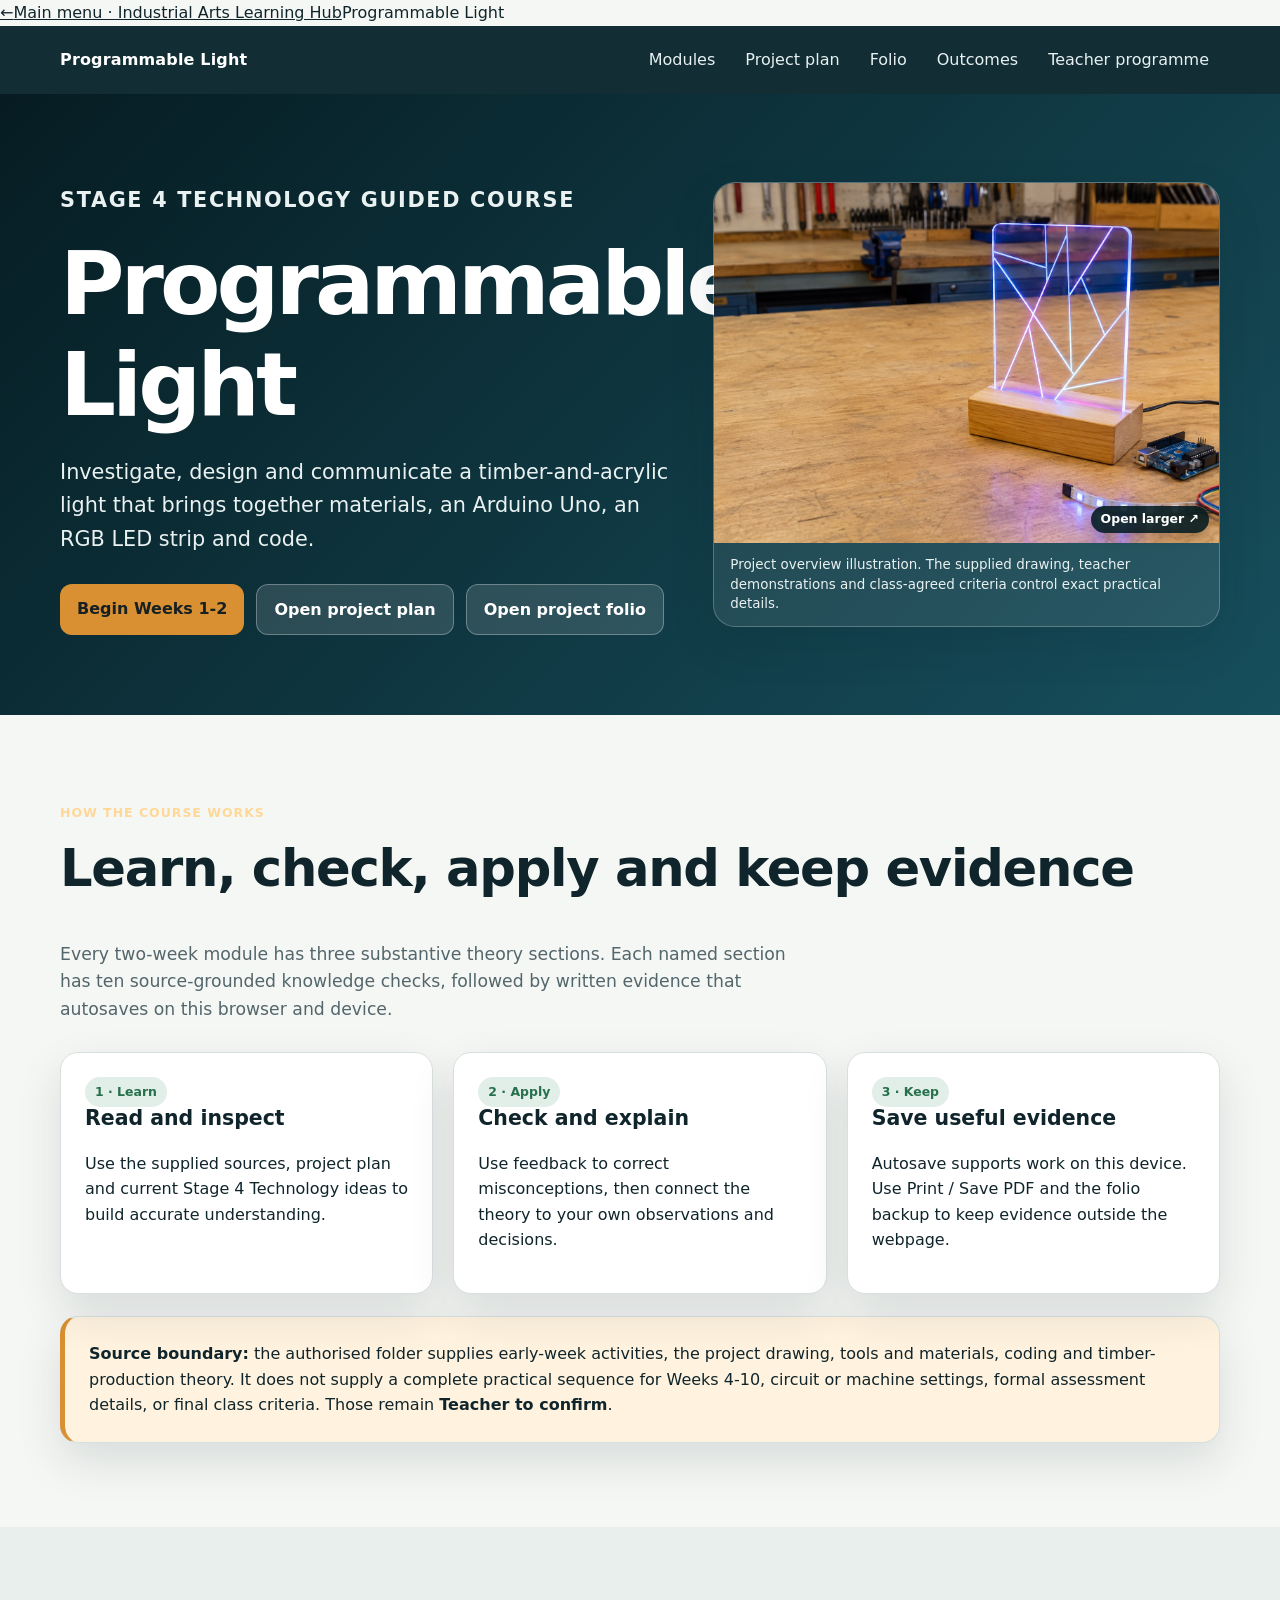
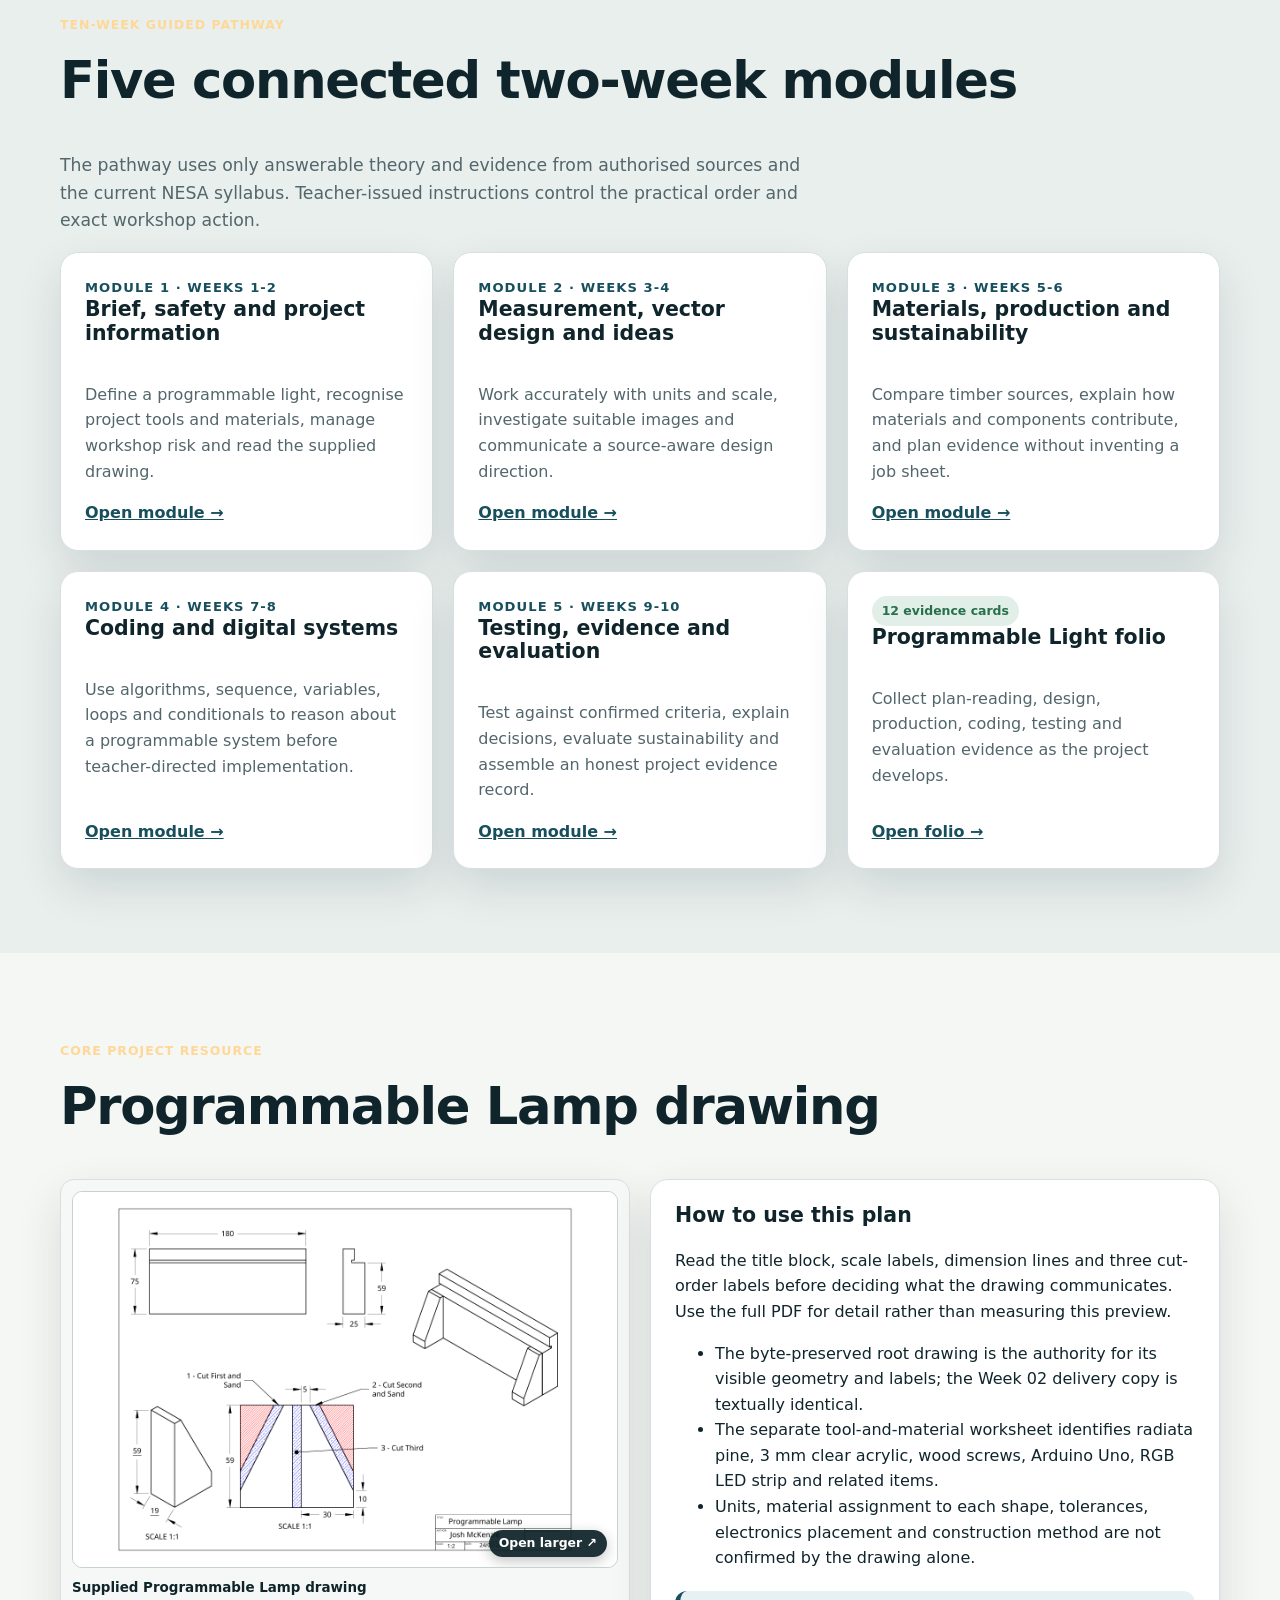
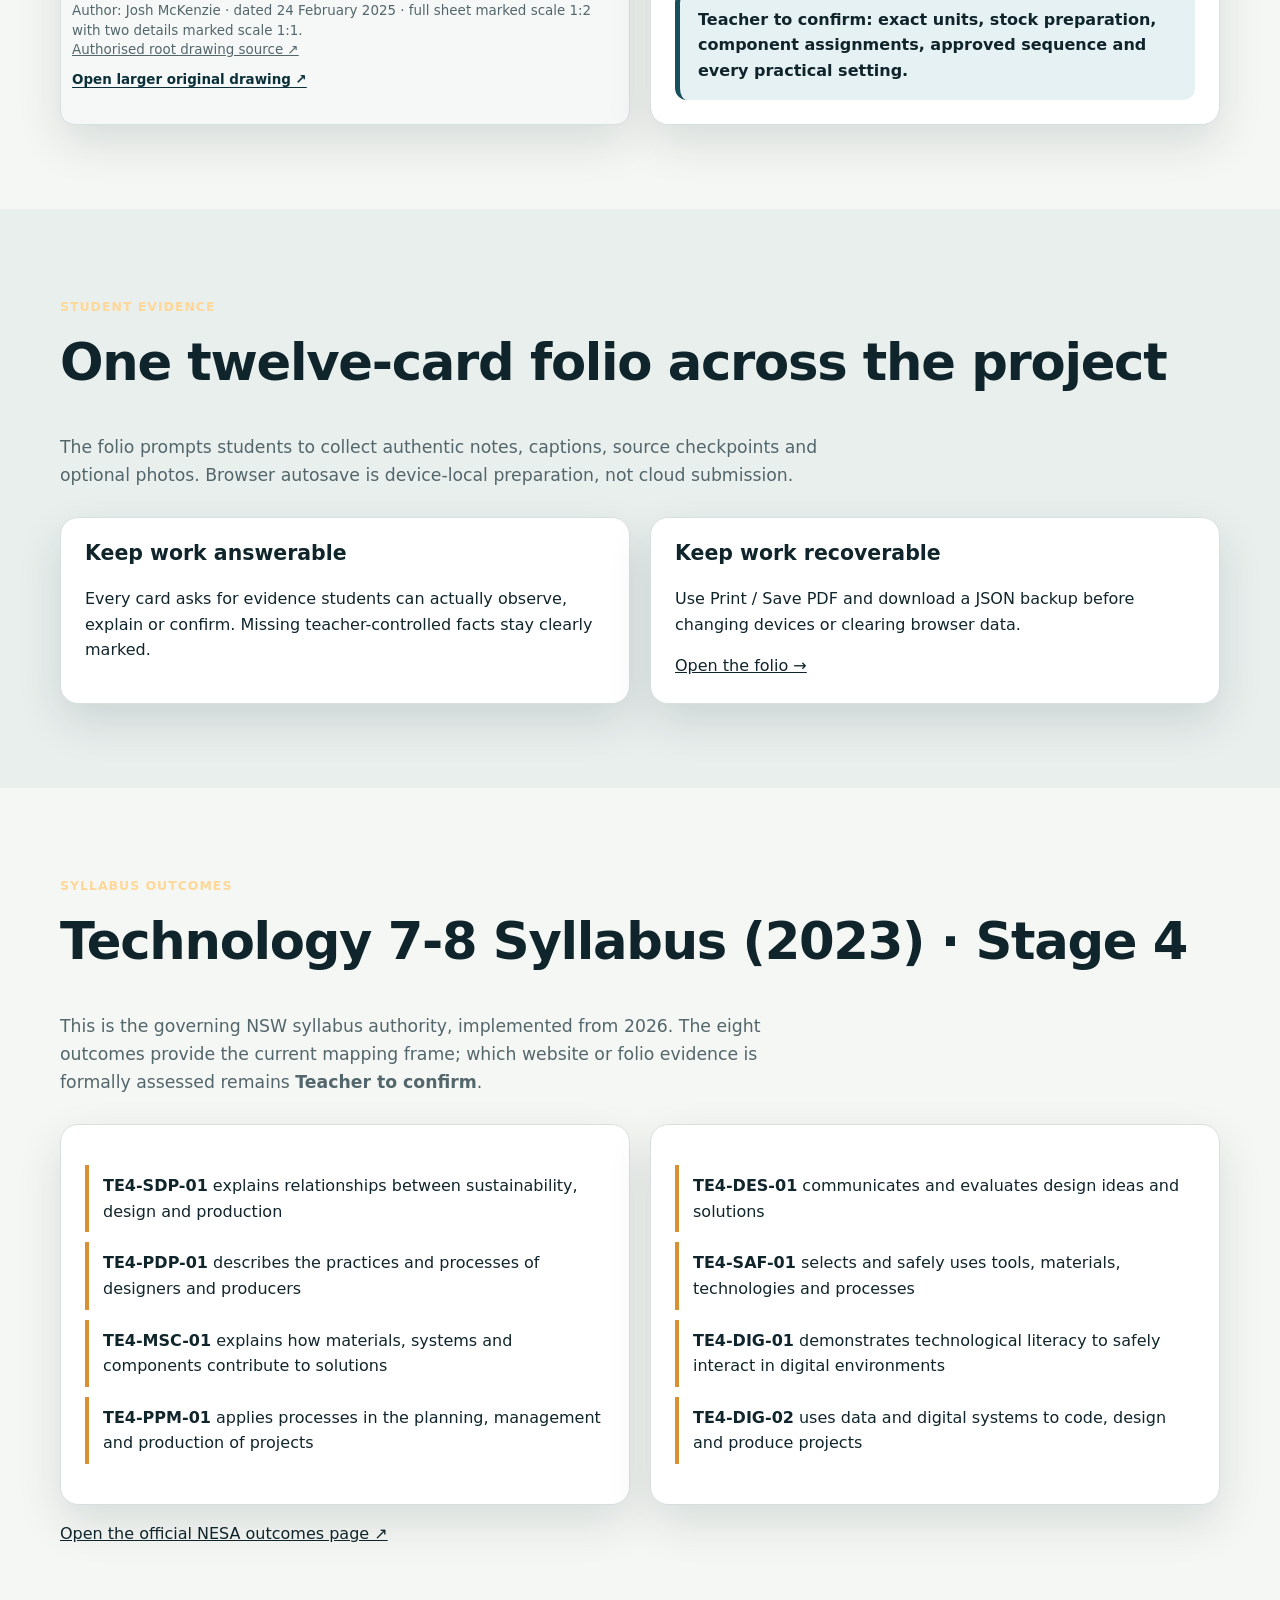
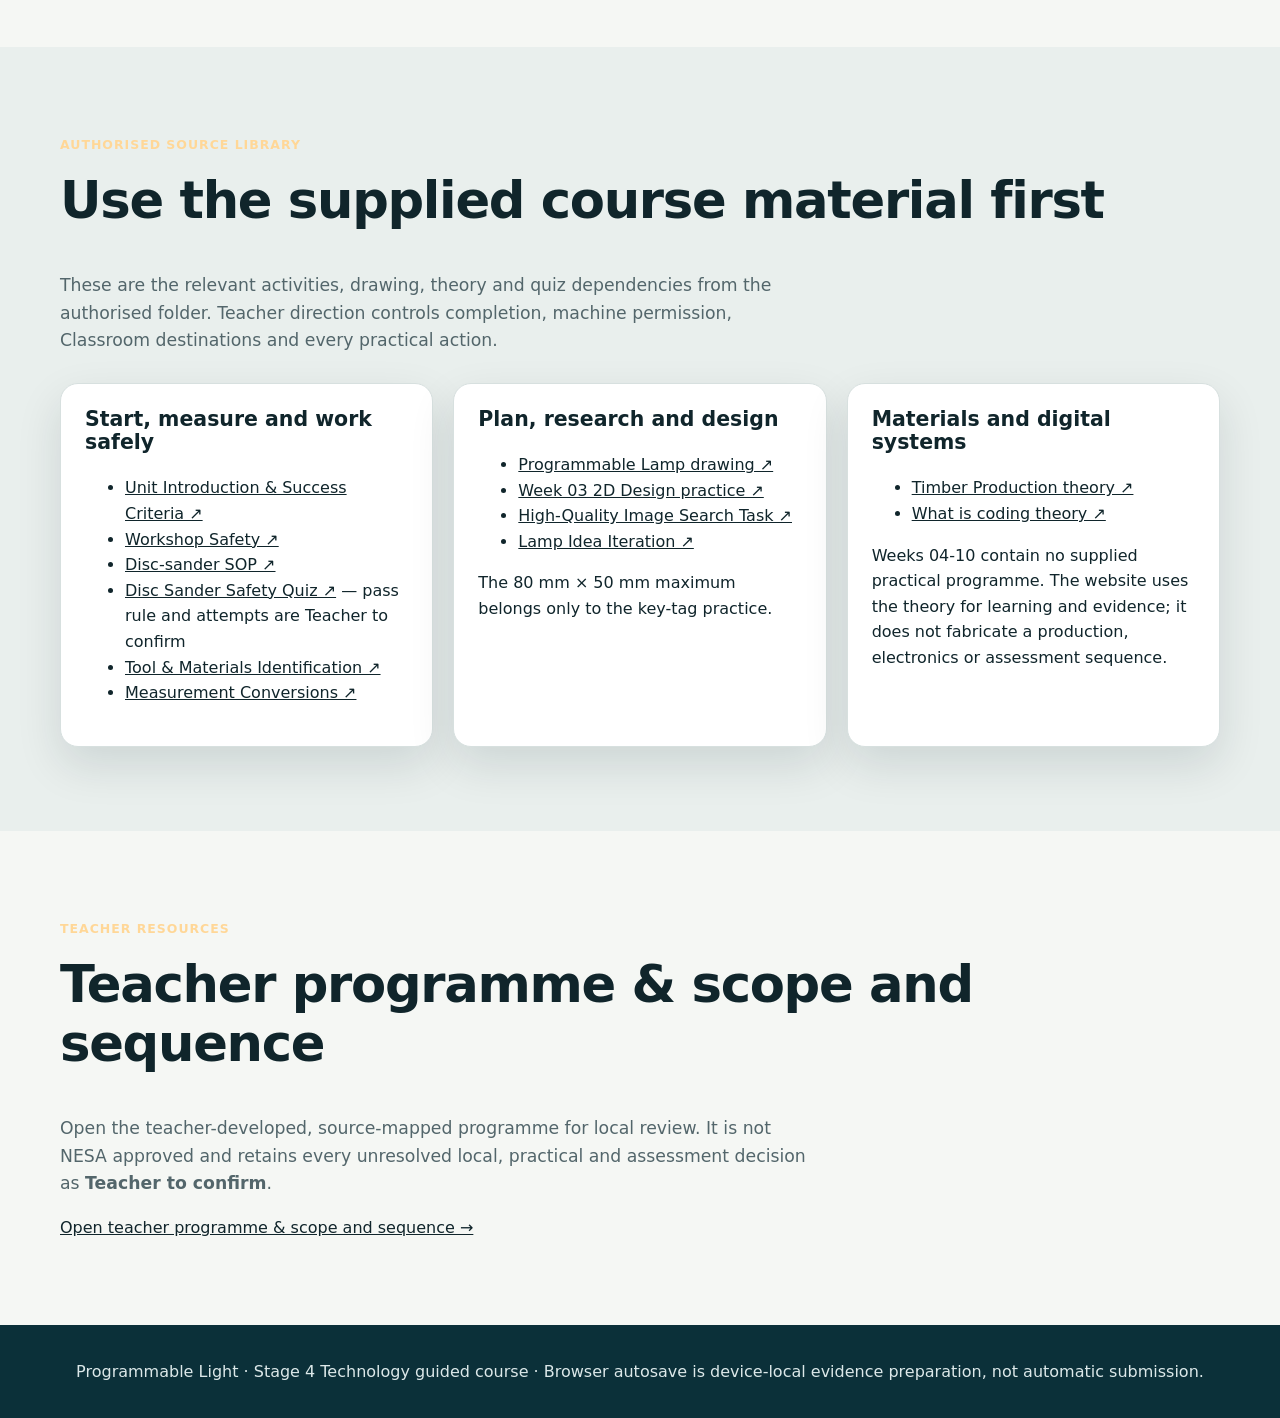
==== index.html @ 16cd2021 "Replace teacher-talk checks and add teacher programme" ====
<!doctype html>
<html lang="en-AU">
<head>
  <meta charset="utf-8">
  <meta name="viewport" content="width=device-width, initial-scale=1">
  <meta name="description" content="Stage 4 Technology guided learning for the Programmable Light project, with source-grounded theory, evidence and project-plan reading.">
  <title>Programmable Light | Stage 4 Technology</title>
  <link rel="stylesheet" href="guided/course.css?v=20260805c">
  <link rel="stylesheet" href="shared/sister-site.css" data-sister-site-styles>
  <script src="shared/hub-navigation.js" defer></script>
</head>
<body>
  <a class="skip-link" href="#main-content">Skip to course content</a>
  <header class="site-header"><div class="nav-wrap"><a class="brand" href="index.html">Programmable Light</a><nav class="nav-links" aria-label="Course navigation"><a href="#pathway">Modules</a><a href="#project-plan">Project plan</a><a href="folio.html">Folio</a><a href="#outcomes">Outcomes</a><a href="teacher-resources.html">Teacher programme</a></nav></div></header>

  <section class="hero sister-hero"><div class="hero-inner"><div class="hero-copy"><p class="eyebrow">Stage 4 Technology guided course</p><h1>Programmable Light</h1><p>Investigate, design and communicate a timber-and-acrylic light that brings together materials, an Arduino Uno, an RGB LED strip and code.</p><div class="hero-actions"><a class="btn" href="module.html?module=1">Begin Weeks 1-2</a><a class="btn secondary" href="assets/plans/programmable-lamp-drawing.pdf" target="_blank" rel="noopener">Open project plan</a><a class="btn secondary" href="folio.html">Open project folio</a></div></div><figure class="hero-showcase"><a class="zoomable-infographic" href="assets/programmable-light-hero.png" target="_blank" rel="noopener" aria-label="Open the Programmable Light course illustration at full size"><img src="assets/programmable-light-hero.png" alt="Illustration of a timber and clear-acrylic programmable light with colour illumination, an Arduino Uno and design evidence"><span class="infographic-open-label">Open larger <span aria-hidden="true">↗</span></span></a><figcaption>Project overview illustration. The supplied drawing, teacher demonstrations and class-agreed criteria control exact practical details.</figcaption></figure></div></section>

  <main id="main-content">
    <section class="section"><p class="eyebrow">How the course works</p><h2>Learn, check, apply and keep evidence</h2><p class="section-intro">Every two-week module has three substantive theory sections. Each named section has ten source-grounded knowledge checks, followed by written evidence that autosaves on this browser and device.</p><div class="grid three" style="margin-top:28px"><article class="card"><span class="status-pill">1 · Learn</span><h3>Read and inspect</h3><p>Use the supplied sources, project plan and current Stage 4 Technology ideas to build accurate understanding.</p></article><article class="card"><span class="status-pill">2 · Apply</span><h3>Check and explain</h3><p>Use feedback to correct misconceptions, then connect the theory to your own observations and decisions.</p></article><article class="card"><span class="status-pill">3 · Keep</span><h3>Save useful evidence</h3><p>Autosave supports work on this device. Use Print / Save PDF and the folio backup to keep evidence outside the webpage.</p></article></div><div class="card pending" style="margin-top:22px"><strong>Source boundary:</strong> the authorised folder supplies early-week activities, the project drawing, tools and materials, coding and timber-production theory. It does not supply a complete practical sequence for Weeks 4-10, circuit or machine settings, formal assessment details, or final class criteria. Those remain <strong>Teacher to confirm</strong>.</div></section>

    <section class="section tint" id="pathway"><div class="section-inner"><p class="eyebrow">Ten-week guided pathway</p><h2>Five connected two-week modules</h2><p class="section-intro">The pathway uses only answerable theory and evidence from authorised sources and the current NESA syllabus. Teacher-issued instructions control the practical order and exact workshop action.</p><div class="grid three module-map">
      <article class="card module-card"><span class="stage">Module 1 · Weeks 1-2</span><h3>Brief, safety and project information</h3><p>Define a programmable light, recognise project tools and materials, manage workshop risk and read the supplied drawing.</p><a class="module-link" href="module.html?module=1">Open module →</a></article>
      <article class="card module-card"><span class="stage">Module 2 · Weeks 3-4</span><h3>Measurement, vector design and ideas</h3><p>Work accurately with units and scale, investigate suitable images and communicate a source-aware design direction.</p><a class="module-link" href="module.html?module=2">Open module →</a></article>
      <article class="card module-card"><span class="stage">Module 3 · Weeks 5-6</span><h3>Materials, production and sustainability</h3><p>Compare timber sources, explain how materials and components contribute, and plan evidence without inventing a job sheet.</p><a class="module-link" href="module.html?module=3">Open module →</a></article>
      <article class="card module-card"><span class="stage">Module 4 · Weeks 7-8</span><h3>Coding and digital systems</h3><p>Use algorithms, sequence, variables, loops and conditionals to reason about a programmable system before teacher-directed implementation.</p><a class="module-link" href="module.html?module=4">Open module →</a></article>
      <article class="card module-card"><span class="stage">Module 5 · Weeks 9-10</span><h3>Testing, evidence and evaluation</h3><p>Test against confirmed criteria, explain decisions, evaluate sustainability and assemble an honest project evidence record.</p><a class="module-link" href="module.html?module=5">Open module →</a></article>
      <article class="card module-card"><span class="status-pill">12 evidence cards</span><h3>Programmable Light folio</h3><p>Collect plan-reading, design, production, coding, testing and evaluation evidence as the project develops.</p><a class="module-link" href="folio.html">Open folio →</a></article>
    </div></div></section>

    <section class="section" id="project-plan"><p class="eyebrow">Core project resource</p><h2>Programmable Lamp drawing</h2><div class="grid two" style="margin-top:28px"><figure class="card plan-sheet-card"><a class="plan-preview-link zoomable-infographic" href="assets/plans/programmable-lamp-drawing.pdf" target="_blank" rel="noopener" aria-label="Open the full-resolution Programmable Lamp drawing PDF in a new tab"><img src="assets/plans/programmable-lamp-drawing.png" alt="Preview of the supplied one-page Programmable Lamp technical drawing"><span class="infographic-open-label">Open larger <span aria-hidden="true">↗</span></span></a><figcaption><strong>Supplied Programmable Lamp drawing</strong><span>Author: Josh McKenzie · dated 24 February 2025 · full sheet marked scale 1:2 with two details marked scale 1:1.</span><span><a href="https://drive.google.com/file/d/1I5PiH8vw7PerhH0PgMeWYkltm6z1rVNZ/view" target="_blank" rel="noopener">Authorised root drawing source ↗</a></span><span class="plan-actions"><a class="plan-open-link" href="assets/plans/programmable-lamp-drawing.pdf" target="_blank" rel="noopener">Open larger original drawing ↗</a></span></figcaption></figure><article class="card"><h3>How to use this plan</h3><p>Read the title block, scale labels, dimension lines and three cut-order labels before deciding what the drawing communicates. Use the full PDF for detail rather than measuring this preview.</p><ul><li>The byte-preserved root drawing is the authority for its visible geometry and labels; the Week 02 delivery copy is textually identical.</li><li>The separate tool-and-material worksheet identifies radiata pine, 3 mm clear acrylic, wood screws, Arduino Uno, RGB LED strip and related items.</li><li>Units, material assignment to each shape, tolerances, electronics placement and construction method are not confirmed by the drawing alone.</li></ul><div class="callout"><strong>Teacher to confirm:</strong> exact units, stock preparation, component assignments, approved sequence and every practical setting.</div></article></div></section>

    <section class="section tint"><div class="section-inner"><p class="eyebrow">Student evidence</p><h2>One twelve-card folio across the project</h2><p class="section-intro">The folio prompts students to collect authentic notes, captions, source checkpoints and optional photos. Browser autosave is device-local preparation, not cloud submission.</p><div class="grid two" style="margin-top:28px"><article class="card"><h3>Keep work answerable</h3><p>Every card asks for evidence students can actually observe, explain or confirm. Missing teacher-controlled facts stay clearly marked.</p></article><article class="card"><h3>Keep work recoverable</h3><p>Use Print / Save PDF and download a JSON backup before changing devices or clearing browser data.</p><a class="module-link" href="folio.html">Open the folio →</a></article></div></div></section>

    <section class="section" id="outcomes"><p class="eyebrow">Syllabus outcomes</p><h2>Technology 7-8 Syllabus (2023) · Stage 4</h2><p class="section-intro">This is the governing NSW syllabus authority, implemented from 2026. The eight outcomes provide the current mapping frame; which website or folio evidence is formally assessed remains <strong>Teacher to confirm</strong>.</p><div class="grid two" style="margin-top:28px"><article class="card"><ul class="outcome-list"><li><strong>TE4-SDP-01</strong> explains relationships between sustainability, design and production</li><li><strong>TE4-PDP-01</strong> describes the practices and processes of designers and producers</li><li><strong>TE4-MSC-01</strong> explains how materials, systems and components contribute to solutions</li><li><strong>TE4-PPM-01</strong> applies processes in the planning, management and production of projects</li></ul></article><article class="card"><ul class="outcome-list"><li><strong>TE4-DES-01</strong> communicates and evaluates design ideas and solutions</li><li><strong>TE4-SAF-01</strong> selects and safely uses tools, materials, technologies and processes</li><li><strong>TE4-DIG-01</strong> demonstrates technological literacy to safely interact in digital environments</li><li><strong>TE4-DIG-02</strong> uses data and digital systems to code, design and produce projects</li></ul></article></div><p><a href="https://curriculum.nsw.edu.au/learning-areas/tas/technology-7-8-2023/outcomes" target="_blank" rel="noopener">Open the official NESA outcomes page ↗</a></p></section>
    <section class="section tint" id="sources"><div class="section-inner"><p class="eyebrow">Authorised source library</p><h2>Use the supplied course material first</h2><p class="section-intro">These are the relevant activities, drawing, theory and quiz dependencies from the authorised folder. Teacher direction controls completion, machine permission, Classroom destinations and every practical action.</p><div class="grid three" style="margin-top:28px">
      <article class="card"><h3>Start, measure and work safely</h3><ul><li><a href="https://docs.google.com/document/d/1jABRQJb5uYOOPLWW-AG-mXDa3QEmGsUhoexCptn2aPE/edit" target="_blank" rel="noopener">Unit Introduction & Success Criteria ↗</a></li><li><a href="https://docs.google.com/document/d/1FmKuNB8FrUgDZ-N572uJPaK5e3BITduHcYVzkGQLg0k/edit" target="_blank" rel="noopener">Workshop Safety ↗</a></li><li><a href="assets/resources/disc-sander-sop.pdf" target="_blank" rel="noopener">Disc-sander SOP ↗</a></li><li><a href="https://docs.google.com/forms/d/1hV-iS7qzleaS4j7spBZuVpwn8van0pfzs3xHIq77t-o/viewform" target="_blank" rel="noopener">Disc Sander Safety Quiz ↗</a> — pass rule and attempts are Teacher to confirm</li><li><a href="https://docs.google.com/document/d/1UnXP8FYDHNQsgOaRS036CZhLTCW9UXeoZC56gJbL2Tg/edit" target="_blank" rel="noopener">Tool & Materials Identification ↗</a></li><li><a href="https://docs.google.com/document/d/11YSs1RBYTnC7FDGHhgTLyq6KgQyJDdErOZrAr5Lnl1k/edit" target="_blank" rel="noopener">Measurement Conversions ↗</a></li></ul></article>
      <article class="card"><h3>Plan, research and design</h3><ul><li><a href="assets/plans/programmable-lamp-drawing.pdf" target="_blank" rel="noopener">Programmable Lamp drawing ↗</a></li><li><a href="assets/resources/2d-design-practice.pdf" target="_blank" rel="noopener">Week 03 2D Design practice ↗</a></li><li><a href="https://docs.google.com/document/d/1VmOGpI0qTXPmWWKYMRD8ewtJcGRQB1kpf_zQNSFwppQ/edit" target="_blank" rel="noopener">High-Quality Image Search Task ↗</a></li><li><a href="https://docs.google.com/document/d/1OmW9UvXZ44MtOGNVmq7THl65bglDtKBwJ4exdkAqWF8/edit" target="_blank" rel="noopener">Lamp Idea Iteration ↗</a></li></ul><p>The 80 mm × 50 mm maximum belongs only to the key-tag practice.</p></article>
      <article class="card"><h3>Materials and digital systems</h3><ul><li><a href="assets/resources/timber-production.pdf" target="_blank" rel="noopener">Timber Production theory ↗</a></li><li><a href="assets/resources/what-is-coding.pdf" target="_blank" rel="noopener">What is coding theory ↗</a></li></ul><p>Weeks 04-10 contain no supplied practical programme. The website uses the theory for learning and evidence; it does not fabricate a production, electronics or assessment sequence.</p></article>
    </div></div></section>
    <section class="section" id="teacher-resources"><p class="eyebrow">Teacher resources</p><h2>Teacher programme &amp; scope and sequence</h2><p class="section-intro">Open the teacher-developed, source-mapped programme for local review. It is not NESA approved and retains every unresolved local, practical and assessment decision as <strong>Teacher to confirm</strong>.</p><a class="module-link" href="teacher-resources.html">Open teacher programme &amp; scope and sequence →</a></section>
  </main>

  <footer>Programmable Light · Stage 4 Technology guided course · Browser autosave is device-local evidence preparation, not automatic submission.</footer>
</body>
</html>
---- guided/course.css ----
:root {
  --ink: #10252b;
  --muted: #53666b;
  --paper: #f5f7f4;
  --card: #ffffff;
  --steel: #174f5d;
  --steel-dark: #0b3039;
  --amber: #d99032;
  --amber-pale: #fff3df;
  --line: #d7e0df;
  --success: #26704b;
  --danger: #a33a32;
  --shadow: 0 18px 45px rgba(12, 37, 43, 0.12);
  --radius: 18px;
}

* { box-sizing: border-box; }
html { scroll-behavior: smooth; }
body {
  margin: 0;
  overflow-x: hidden;
  color: var(--ink);
  background: var(--paper);
  font-family: Inter, ui-sans-serif, system-ui, -apple-system, BlinkMacSystemFont, "Segoe UI", sans-serif;
  line-height: 1.6;
}
.skip-link { position: fixed; top: 8px; left: 8px; z-index: 1000; transform: translateY(-180%); padding: 9px 13px; border-radius: 8px; background: white; color: var(--ink); font-weight: 750; }
.skip-link:focus { transform: translateY(0); }
a { color: inherit; }
img { max-width: 100%; display: block; }
button, input, textarea, select { font: inherit; }

.site-header {
  position: sticky;
  top: 0;
  z-index: 20;
  background: rgba(9, 37, 44, 0.96);
  color: white;
  backdrop-filter: blur(12px);
}
.nav-wrap {
  width: min(1160px, calc(100% - 32px));
  min-height: 68px;
  margin: 0 auto;
  display: flex;
  flex-wrap: wrap;
  align-items: center;
  justify-content: space-between;
  gap: 20px;
}
.brand { font-weight: 850; text-decoration: none; letter-spacing: .01em; }
.nav-links { display: flex; flex-wrap: wrap; max-width: 100%; gap: 8px; }
.nav-links a {
  padding: 8px 11px;
  border-radius: 999px;
  text-decoration: none;
  color: #e7f1f2;
}
.nav-links a:hover, .nav-links a:focus-visible { background: rgba(255,255,255,.12); }

.hero { min-height: 570px; color: white; display: grid; align-items: center; background: linear-gradient(135deg, #061c22, #174f5d); }
.sister-hero .hero-inner { display: grid; grid-template-columns: minmax(0, 1.1fr) minmax(300px, .9fr); gap: 34px; align-items: center; }
.hero-showcase { margin: 42px 0; overflow: hidden; border: 1px solid rgba(255,255,255,.24); border-radius: 22px; background: rgba(255,255,255,.08); box-shadow: var(--shadow); }
.hero-showcase img { width: 100%; min-height: 360px; object-fit: cover; }
.hero-showcase figcaption { padding: 12px 16px; color: #e9f1f1; font-size: .84rem; line-height: 1.45; }
.hero-inner, .section, .module-main, .folio-main {
  width: min(1160px, calc(100% - 32px));
  margin-inline: auto;
}
.hero-copy { width: min(630px, 100%); padding: 90px 0 80px; }
.hero-copy, .module-hero-inner, .module-main, .folio-main { max-width: calc(100vw - 32px); }
.eyebrow {
  display: inline-flex;
  align-items: center;
  gap: 8px;
  margin: 0 0 16px;
  color: #ffd797;
  font-weight: 850;
  letter-spacing: .08em;
  text-transform: uppercase;
  font-size: .78rem;
}
h1, h2, h3 { line-height: 1.15; margin-top: 0; }
h1 { font-size: clamp(2.7rem, 7vw, 5.5rem); letter-spacing: -.045em; margin-bottom: 18px; }
h2 { font-size: clamp(2rem, 4vw, 3.2rem); letter-spacing: -.025em; }
h3 { font-size: 1.28rem; }
.hero p { font-size: clamp(1.05rem, 2vw, 1.3rem); color: #e9f1f1; }
.hero-actions, .button-row { display: flex; flex-wrap: wrap; gap: 12px; margin-top: 28px; }
.btn {
  border: 0;
  border-radius: 12px;
  padding: 12px 17px;
  background: var(--amber);
  color: #172022;
  font-weight: 850;
  text-decoration: none;
  cursor: pointer;
}
.btn:hover, .btn:focus-visible { filter: brightness(1.05); transform: translateY(-1px); }
.btn.secondary { color: white; background: rgba(255,255,255,.13); border: 1px solid rgba(255,255,255,.3); }
.btn.ghost { background: white; border: 1px solid var(--line); color: var(--steel-dark); }

.section { padding: 84px 0; }
.section.tint { width: 100%; max-width: none; background: #e9efed; }
.section.tint > .section-inner { width: min(1160px, calc(100% - 32px)); margin: auto; }
.section-intro { max-width: 760px; color: var(--muted); font-size: 1.08rem; }
.grid { display: grid; gap: 20px; }
.grid.three { grid-template-columns: repeat(3, minmax(0, 1fr)); }
.grid.two { grid-template-columns: repeat(2, minmax(0, 1fr)); }
.card {
  background: var(--card);
  border: 1px solid var(--line);
  border-radius: var(--radius);
  padding: 24px;
  box-shadow: var(--shadow);
}
.module-card { position: relative; display: flex; flex-direction: column; min-height: 295px; }
.module-card .stage { color: var(--steel); font-size: .82rem; font-weight: 900; text-transform: uppercase; letter-spacing: .08em; }
.module-card p { color: var(--muted); }
.module-card .module-link { margin-top: auto; font-weight: 850; color: var(--steel); }
.status-pill {
  display: inline-flex;
  width: fit-content;
  padding: 5px 10px;
  border-radius: 999px;
  background: #e2eee8;
  color: var(--success);
  font-size: .78rem;
  font-weight: 850;
}
.outcome-list { list-style: none; padding: 0; display: grid; gap: 10px; }
.outcome-list li { border-left: 4px solid var(--amber); padding: 8px 0 8px 14px; }
.resource-card a { color: var(--steel); font-weight: 800; }
.pending { border-left: 5px solid var(--amber); background: var(--amber-pale); }

.module-hero {
  color: white;
  padding: 70px 0 54px;
  background: linear-gradient(135deg, var(--steel-dark), var(--steel));
}
.module-hero-inner { width: min(960px, calc(100% - 32px)); margin: auto; }
.module-hero h1 { font-size: clamp(2.3rem, 6vw, 4.4rem); }
.module-main, .folio-main { width: min(960px, calc(100% - 32px)); padding: 48px 0 90px; }
.progress-panel { margin: -28px auto 28px; position: relative; }
.progress-track { height: 10px; background: #dae3e1; border-radius: 999px; overflow: hidden; }
.progress-fill { height: 100%; width: 0; background: linear-gradient(90deg, var(--amber), #efbb62); transition: width .2s ease; }
.student-grid { display: grid; grid-template-columns: 1fr 1fr; gap: 16px; }
label { font-weight: 750; }
input[type="text"], input[type="password"], select, textarea {
  width: 100%;
  margin-top: 6px;
  border: 1px solid #b8c7c5;
  border-radius: 11px;
  padding: 11px 12px;
  background: #fff;
  color: var(--ink);
}
textarea { min-height: 135px; resize: vertical; }
.theory-section { margin-top: 24px; display: flow-root; }
.theory-section p { max-width: 78ch; color: #31484e; text-wrap: pretty; }
.theory-chunk-heading {
  margin: 22px 0 8px;
  padding-left: 11px;
  border-left: 4px solid var(--steel);
  color: var(--steel-dark);
  font-size: 1rem;
  line-height: 1.35;
}
.theory-section li + li { margin-top: 6px; }
.written-evidence { width: 100%; min-width: 0; }
.clarification-button { min-height: 44px; margin: 2px 0 10px; padding: 8px 12px; border: 1px solid #8aa9a0; border-radius: 9px; background: #f7fbf9; color: var(--ink); font: inherit; font-weight: 750; cursor: pointer; }
.clarification-button:hover { background: #edf4f1; }
.clarification-button:focus-visible { outline: 3px solid #236e5b; outline-offset: 3px; }
.clarification-panel { max-width: 68ch; margin: 0 0 12px; padding: 11px 13px; border-left: 4px solid #3c806e; border-radius: 0 9px 9px 0; background: #edf4f1; overflow-wrap: anywhere; }
.written-evidence textarea {
  display: block;
  width: 100%;
  max-width: none;
  min-width: 0;
  min-height: 175px;
  line-height: 1.55;
  overflow-wrap: break-word;
}
.theory-visual {
  float: right;
  width: min(38%, 360px);
  margin: .25rem 0 1rem 1.35rem;
  padding: .65rem;
  border: 1px solid var(--line);
  border-radius: 14px;
  background: #f5f8f7;
  box-shadow: 0 10px 24px rgba(17, 46, 52, .1);
}
.theory-visual--left { float: left; margin: .25rem 1.35rem 1rem 0; }
.zoomable-infographic { position: relative; display: block; color: white; text-decoration: none; cursor: zoom-in; }
.zoomable-infographic:focus-visible { outline: 4px solid var(--amber); outline-offset: 4px; }
.zoomable-infographic:hover .infographic-open-label,
.zoomable-infographic:focus-visible .infographic-open-label { background: var(--amber); color: #172022; }
.infographic-open-label {
  position: absolute;
  right: 10px;
  bottom: 10px;
  z-index: 2;
  padding: 6px 10px;
  border-radius: 999px;
  background: rgba(6, 28, 34, .9);
  color: white;
  font-size: .78rem;
  font-weight: 850;
  line-height: 1.2;
  box-shadow: 0 4px 14px rgba(0, 0, 0, .24);
}
.theory-visual__image {
  width: 100%;
  aspect-ratio: 16 / 9;
  border-radius: 9px;
  background-repeat: no-repeat;
  background-size: cover;
  background-position: center;
  background-color: var(--ink);
}
.theory-visual figcaption { margin-top: .6rem; color: var(--muted); font-size: .82rem; line-height: 1.4; }
.tool-photo-gallery { clear: both; display: grid; grid-template-columns: repeat(auto-fit, minmax(180px, 1fr)); gap: 14px; margin: 24px 0; }
.tool-photo-card { min-width: 0; margin: 0; padding: 10px; border: 1px solid var(--line); border-radius: 13px; background: #f5f8f7; }
.tool-photo-link { border-radius: 9px; overflow: hidden; background: #e7eceb; }
.tool-photo-link img { width: 100%; aspect-ratio: 4 / 3; object-fit: contain; background: #f3f5f4; }
.tool-photo-card figcaption { margin-top: 9px; color: var(--muted); font-size: .82rem; line-height: 1.45; }
.tool-photo-credit { display: block; margin-top: 5px; font-size: .76rem; }
.tool-photo-credit a { color: var(--steel-dark); font-weight: 750; }
.plan-guidance { clear: both; margin: 30px 0 8px; padding-top: 26px; border-top: 2px solid var(--line); }
.plan-guidance > h3 { font-size: clamp(1.45rem, 3vw, 2rem); }
.plan-guidance > h4 { margin: 20px 0 8px; color: var(--steel-dark); }
.plan-sheet-gallery { display: grid; grid-template-columns: repeat(2, minmax(0, 1fr)); gap: 16px; margin-top: 24px; }
.plan-sheet-card { min-width: 0; margin: 0; padding: 11px; border: 1px solid var(--line); border-radius: 14px; background: #f5f8f7; }
.plan-preview-link { overflow: hidden; border: 1px solid #c7d1d0; border-radius: 10px; background: white; }
.plan-preview-link img { width: 100%; aspect-ratio: 1.45 / 1; object-fit: contain; background: white; }
.plan-sheet-card figcaption { margin-top: 10px; color: var(--muted); font-size: .84rem; line-height: 1.45; }
.plan-sheet-card figcaption > strong, .plan-sheet-card figcaption > span { display: block; }
.plan-sheet-card figcaption > strong { margin-bottom: 4px; color: var(--ink); }
.plan-actions { display: flex !important; flex-wrap: wrap; gap: 8px 12px; margin-top: 10px; }
.plan-open-link, .plan-download-link { color: var(--steel-dark); font-weight: 850; text-underline-offset: 3px; }
.plan-open-link:focus-visible, .plan-download-link:focus-visible { outline: 3px solid var(--amber); outline-offset: 3px; }
.callout { margin: 20px 0 0; padding: 16px 18px; border-radius: 12px; background: #e6f1f3; border-left: 5px solid var(--steel); font-weight: 750; }
.check-group { margin-top: 26px; padding: 20px; border: 1px solid var(--line); border-radius: 14px; background: #f8fbfb; }
.check-group[id], #knowledge-checks { scroll-margin-top: 92px; }
.check-group > h3 { margin-top: 4px; color: var(--ink); }
.check-group .check:first-of-type { margin-top: 12px; }
.check h4 { margin-bottom: 12px; color: var(--ink); font-size: 1rem; line-height: 1.45; }
.check { margin-top: 18px; padding-top: 18px; border-top: 1px solid var(--line); }
.option { display: block; margin: 9px 0; font-weight: 500; }
.question-help { margin: 14px 0; }
.hint-toggle, .secondary-hint-toggle {
  border: 0;
  padding: 0;
  background: transparent;
  color: var(--steel);
  font: inherit;
  font-weight: 850;
  text-decoration: underline;
  text-underline-offset: 3px;
  cursor: pointer;
}
.theory-direction {
  margin-top: 10px;
  padding: 13px 15px;
  border-left: 4px solid var(--amber);
  border-radius: 0 10px 10px 0;
  background: var(--amber-pale);
}
.theory-direction > a { display: block; width: fit-content; color: var(--steel-dark); font-weight: 850; }
.secondary-hint-toggle { display: block; margin-top: 10px; font-size: .92rem; }
.theory-reminder { margin-top: 9px; color: #31484e; }
.theory-section:focus-visible { outline: 4px solid var(--amber); outline-offset: 4px; }
.theory-section[id] { scroll-margin-top: 92px; }
.feedback { margin-top: 10px; min-height: 26px; font-weight: 750; }
.feedback.good { color: var(--success); }
.feedback.bad { color: var(--danger); }
.model-feedback { display: none; margin-top: 12px; padding: 14px; background: #edf4f1; border-radius: 10px; }
.model-feedback.open { display: block; }
.completion-box { background: #ecf5f0; border-color: #bad8c8; }
.module-nav { display: flex; justify-content: space-between; gap: 16px; margin-top: 26px; }

.folio-grid { display: grid; grid-template-columns: repeat(2, minmax(0,1fr)); gap: 18px; }
.folio-card { counter-increment: folio; }
.folio-card h2 { font-size: 1.35rem; }
.folio-card h2::before { content: counter(folio, decimal-leading-zero) " "; color: var(--amber); }
.folio-visual {
  display: block;
  aspect-ratio: 16 / 9;
  margin: -4px -4px 18px;
  border: 1px solid var(--line);
  border-radius: 14px;
  background-repeat: no-repeat;
  background-size: cover;
  background-position: center;
  background-color: var(--ink);
}
.folio-card:nth-child(1) .folio-visual { background-image: url("../assets/visuals/folio-card-01.png"); }
.folio-card:nth-child(2) .folio-visual { background-image: url("../assets/visuals/folio-card-02.png"); }
.folio-card:nth-child(3) .folio-visual { background-image: url("../assets/visuals/folio-card-03.png"); }
.folio-card:nth-child(4) .folio-visual { background-image: url("../assets/visuals/folio-card-04.png"); }
.folio-card:nth-child(5) .folio-visual { background-image: url("../assets/visuals/folio-card-05.png"); }
.folio-card:nth-child(6) .folio-visual { background-image: url("../assets/visuals/folio-card-06.png"); }
.folio-card:nth-child(7) .folio-visual { background-image: url("../assets/visuals/folio-card-07.png"); }
.folio-card:nth-child(8) .folio-visual { background-image: url("../assets/visuals/folio-card-08.png"); }
.folio-card:nth-child(9) .folio-visual { background-image: url("../assets/visuals/folio-card-09.png"); }
.folio-card:nth-child(10) .folio-visual { background-image: url("../assets/visuals/folio-card-10.png"); }
.folio-card:nth-child(11) .folio-visual { background-image: url("../assets/visuals/folio-card-11.png"); }
.folio-card:nth-child(12) .folio-visual { background-image: url("../assets/visuals/folio-card-12.png"); }
.folio-main { counter-reset: folio; }
.print-identity { display: none; }
.folio-meta { display: grid; gap: 4px; padding-top: 10px; border-top: 1px solid var(--line); color: var(--muted); font-size: .86rem; }
.folio-meta a { font-weight: 750; }
.folio-visual-caption { margin-top: -10px; color: var(--muted); font-size: .82rem; }
.save-state { color: var(--muted); font-size: .9rem; }
.photo-preview { margin-top: 12px; padding: 12px; border: 1px solid var(--line); border-radius: 12px; background: #f4f7f6; }
.photo-preview img { max-height: 320px; margin: 0 auto; object-fit: contain; }
.import-label { display: inline-flex; align-items: center; }
.import-label input { position: absolute; width: 1px; height: 1px; overflow: hidden; clip: rect(0,0,0,0); }
.evidence-note { color: var(--muted); }
.pathway-break { margin-top: 64px; }

.teacher-programme { width: min(1180px, calc(100% - 36px)); margin: 0 auto; padding: 42px 0 72px; }
.teacher-title-block { padding: clamp(24px, 5vw, 48px); border: 1px solid var(--line); border-radius: 22px; background: linear-gradient(135deg, #f5faf8, #edf4f5); box-shadow: 0 16px 44px rgba(17, 46, 52, .1); }
.teacher-title-block h1 { max-width: 18ch; margin: 18px 0 14px; font-size: clamp(2.1rem, 6vw, 4.2rem); line-height: 1.02; }
.back-link { display: inline-block; color: var(--steel-dark); font-weight: 850; text-underline-offset: 3px; }
.teacher-status { margin: 22px 0; padding: 18px 20px; border-left: 6px solid var(--amber); border-radius: 0 12px 12px 0; background: var(--amber-pale); color: #202c2f; font-size: 1.05rem; line-height: 1.55; }
.teacher-status.compact { margin: 18px 0 28px; font-size: .96rem; }
.teacher-print-button { margin-top: 2px; }
.teacher-public-boundary, .teacher-note { max-width: 78ch; color: var(--muted); }
.teacher-section { padding: 54px 0 12px; scroll-margin-top: 90px; }
.teacher-section > h2 { max-width: 28ch; font-size: clamp(1.8rem, 4vw, 2.8rem); }
.teacher-section h3 { margin: 20px 0 8px; }
.teacher-section h4 { margin: 14px 0 6px; color: var(--steel-dark); }
.teacher-section li + li { margin-top: 6px; }
.teacher-confirm { color: #78410d; }
.not-approved { color: var(--danger); }
.table-scroll { width: 100%; margin-top: 22px; overflow-x: auto; border: 1px solid var(--line); border-radius: 14px; background: white; }
.teacher-programme table { width: 100%; border-collapse: collapse; min-width: 680px; }
.teacher-programme th, .teacher-programme td { padding: 12px 14px; border: 1px solid var(--line); text-align: left; vertical-align: top; }
.teacher-programme thead th { background: #e7f0ee; color: var(--ink); }
.teacher-programme tbody th { width: 20%; background: #f5f8f7; color: var(--ink); }
.teacher-audit-list { margin-top: 22px; padding: 18px 22px 18px 40px; border: 1px solid var(--line); border-radius: 14px; background: #fbfcfc; }
.record-list { display: grid; grid-template-columns: repeat(2, minmax(0, 1fr)); gap: 1px; margin: 22px 0; padding: 1px; border: 1px solid var(--line); border-radius: 14px; overflow: hidden; background: var(--line); }
.record-list > div { display: grid; grid-template-columns: minmax(125px, .7fr) minmax(0, 1.3fr); background: white; }
.record-list dt, .record-list dd { margin: 0; padding: 12px 14px; overflow-wrap: anywhere; }
.record-list dt { background: #f1f6f4; color: var(--ink); font-weight: 850; }
.mapping-grid { display: grid; grid-template-columns: repeat(2, minmax(0, 1fr)); gap: 16px; margin-top: 18px; }
.mapping-record { min-width: 0; padding: 19px; border: 1px solid var(--line); border-radius: 14px; background: white; break-inside: avoid; }
.mapping-record h3 { margin-top: 9px; font-size: 1.08rem; }
.mapping-record p { overflow-wrap: anywhere; }
.teacher-two-column, .teacher-module__grid, .resource-grid { display: grid; grid-template-columns: repeat(2, minmax(0, 1fr)); gap: 18px; }
.teacher-two-column { margin-top: 22px; }
.teacher-two-column article, .resource-record { padding: 20px; border: 1px solid var(--line); border-radius: 14px; background: white; }
.teacher-module { margin-top: 24px; padding: 24px; border: 1px solid var(--line); border-radius: 18px; background: white; box-shadow: 0 12px 28px rgba(17, 46, 52, .08); }
.teacher-module__heading { padding-bottom: 16px; border-bottom: 2px solid var(--line); }
.teacher-module__heading h3 { margin: 10px 0 4px; font-size: 1.55rem; }
.teacher-module__grid { margin-top: 12px; }
.teacher-module__grid > div { min-width: 0; padding: 5px 14px 12px 0; }
.teacher-boundary { margin-top: 16px; padding: 16px 18px; border-left: 5px solid var(--amber); border-radius: 0 12px 12px 0; background: var(--amber-pale); }
.teacher-boundary > strong { display: block; margin-bottom: 8px; }
.source-id-list { display: flex; flex-wrap: wrap; gap: 6px; }
.source-id-list code, .resource-record code { max-width: 100%; padding: 3px 6px; border-radius: 6px; background: #eef2f1; overflow-wrap: anywhere; }
.cross-module { background: #f3f8f6; }
.resource-grid, .confirm-grid { margin-top: 22px; }
.resource-record { min-width: 0; }
.resource-record h3 { margin-top: 0; }
.resource-record p { overflow-wrap: anywhere; }
.confirm-grid { display: grid; gap: 16px; }
.confirm-record { display: grid; grid-template-columns: minmax(220px, 1.1fr) repeat(3, minmax(0, 1fr)); gap: 18px; padding: 20px; border: 1px solid var(--line); border-radius: 14px; background: white; }
.confirm-record h3 { margin: 10px 0 0; font-size: 1.08rem; }
.confirm-record p { margin: 0; }
.local-review-field { padding: 12px; border: 1px dashed #9b7a54; border-radius: 10px; background: #fffaf1; }
.official-links { display: flex; flex-wrap: wrap; gap: 8px 18px; }
.teacher-programme footer a { color: white; }

footer { background: var(--steel-dark); color: #dce8e9; padding: 34px 16px; text-align: center; }
footer a { color: #fff; font-weight: 800; text-underline-offset: 3px; }

@media (max-width: 820px) {
  .sister-hero .hero-inner { grid-template-columns: 1fr; }
  .hero-showcase { margin-top: -30px; }
  .theory-visual, .theory-visual--left { float: none; width: 100%; margin: 1.1rem 0; }
  .grid.three, .grid.two, .folio-grid { grid-template-columns: 1fr; }
  .nav-wrap { display: grid; grid-template-columns: minmax(0, 1fr); align-items: start; justify-content: stretch; padding: 14px 0; }
  .brand { display: block; width: 100%; }
  .nav-links { display: grid; grid-template-columns: repeat(3, minmax(0, 1fr)); width: 100%; overflow: visible; padding-bottom: 3px; }
  .nav-links a { text-align: center; }
  .hero { min-height: 630px; background-position: 62% center; }
  .hero-copy { padding: 70px 0; }
  .student-grid { grid-template-columns: 1fr; }
  .teacher-two-column, .teacher-module__grid, .resource-grid { grid-template-columns: 1fr; }
  .record-list, .mapping-grid { grid-template-columns: 1fr; }
  .confirm-record { grid-template-columns: 1fr 1fr; }
}

@media (max-width: 520px) {
  .section { padding: 62px 0; }
  .hero-inner, .section, .module-main, .folio-main { width: calc(100% - 22px); }
  .module-hero-inner { width: calc(100% - 22px); max-width: calc(100vw - 22px); }
  .card { padding: 19px; border-radius: 15px; }
  .module-nav { flex-direction: column; }
  .module-nav .btn { text-align: center; }
  .written-evidence textarea { min-height: 210px; }
  .tool-photo-gallery { grid-template-columns: 1fr; }
  .plan-sheet-gallery { grid-template-columns: 1fr; }
  .nav-links { gap: 5px; }
  .nav-links a { padding: 7px 3px; font-size: .9rem; }
  .teacher-programme { width: calc(100% - 22px); padding-top: 18px; }
  .teacher-title-block, .teacher-module, .resource-record, .confirm-record { padding: 18px; }
  .confirm-record { grid-template-columns: 1fr; }
  .teacher-section { padding-top: 46px; }
  .record-list > div { grid-template-columns: 1fr; }
  .record-list dt { padding-bottom: 6px; }
  .record-list dd { padding-top: 6px; }
}

@media print {
  .site-header, .skip-link, .hero-actions, .button-row, .clarification-button, .question-help, .module-nav, .infographic-open-label, footer { display: none !important; }
  body { background: white; font-size: 11pt; }
  .module-hero { color: black; background: white; padding: 20px 0; }
  .module-main, .folio-main { width: 100%; padding: 0; }
  .card { box-shadow: none; break-inside: avoid; border-color: #aaa; }
  #knowledge-checks, .check-group { break-inside: auto; }
  .check { break-inside: avoid; }
  .plan-guidance { break-inside: auto; }
  .plan-sheet-card { break-inside: avoid; box-shadow: none; }
  .plan-preview-link img { max-height: 105mm; }
  .plan-open-link::after { content: " (" attr(href) ")"; font-weight: 400; overflow-wrap: anywhere; }
  textarea { border: 1px solid #777; min-height: 90px; }
  .model-feedback.open { display: block; }
  .folio-grid { display: block; }
  .folio-page .module-hero, .folio-page .progress-panel { display: none !important; }
  .folio-card { break-before: page; break-inside: avoid; page-break-before: always; font-size: 9pt; }
  .folio-card:first-child { break-before: auto; page-break-before: auto; }
  .folio-card h2 { margin-top: 4px; font-size: 15pt; }
  .folio-card p, .folio-card ul { margin-top: 5px; margin-bottom: 7px; }
  .folio-card details { display: none; }
  .folio-card textarea { min-height: 52px; }
  .folio-visual { max-height: 42mm; margin-bottom: 8px; }
  .print-identity { display: block; margin: 0 0 5px; color: #344; font-size: 8pt; }
  .photo-preview { break-inside: avoid; }
  @page { size: A4 portrait; margin: 12mm; }
  .teacher-programme-page .site-header, .teacher-programme-page .skip-link, .teacher-programme-page .teacher-print-button, .teacher-programme-page footer { display: none !important; }
  .teacher-programme-page, .teacher-programme-page main { color: #000; background: #fff; }
  .teacher-programme { width: 100%; margin: 0; padding: 0; font-size: 9pt; }
  .teacher-title-block { padding: 0 0 8mm; border: 0; border-radius: 0; background: #fff; box-shadow: none; break-after: avoid; }
  .teacher-title-block h1 { max-width: none; margin: 4mm 0 3mm; color: #000; font-size: 24pt; }
  .teacher-title-block .back-link, .teacher-title-block .eyebrow { display: none; }
  .teacher-status { border: 1px solid #555; background: #fff; color: #000; }
  .teacher-public-boundary, .teacher-note { color: #000; }
  .teacher-section { padding: 7mm 0 0; break-before: auto; }
  .teacher-section > h2 { max-width: none; color: #000; font-size: 17pt; }
  .teacher-section h3, .teacher-section h4 { color: #000; }
  .teacher-programme table { min-width: 0; font-size: 7.7pt; }
  .teacher-programme th, .teacher-programme td { padding: 5px 6px; border-color: #777; }
  .teacher-programme thead th, .teacher-programme tbody th { background: #fff; color: #000; }
  .table-scroll { overflow: visible; border: 0; }
  .teacher-two-column, .teacher-module__grid, .resource-grid { grid-template-columns: 1fr 1fr; gap: 4mm; }
  .record-list, .mapping-grid { grid-template-columns: 1fr 1fr; gap: 3mm; border: 0; background: #fff; }
  .record-list > div, .mapping-record { border: 1px solid #777; break-inside: avoid; }
  .record-list dt, .record-list dd { padding: 2.5mm; background: #fff; }
  .teacher-module { break-inside: auto; box-shadow: none; border-color: #777; background: #fff; }
  .teacher-module + .teacher-module { break-before: page; page-break-before: always; }
  .teacher-module__heading, .teacher-module__grid > div, .teacher-boundary, .resource-record, .confirm-record { break-inside: avoid; }
  .resource-record, .confirm-record { box-shadow: none; border-color: #777; background: #fff; }
  .teacher-module { padding: 5mm; }
  .teacher-module__grid { font-size: 8.3pt; }
  .teacher-boundary, .local-review-field { background: #fff; border-color: #777; }
  .confirm-record { grid-template-columns: 1.1fr 1fr 1fr 1fr; gap: 3mm; padding: 4mm; }
  .source-id-list code, .resource-record code { background: #fff; }
  .external-source::after { content: " (" attr(href) ")"; color: #000; font-weight: 400; overflow-wrap: anywhere; }
}
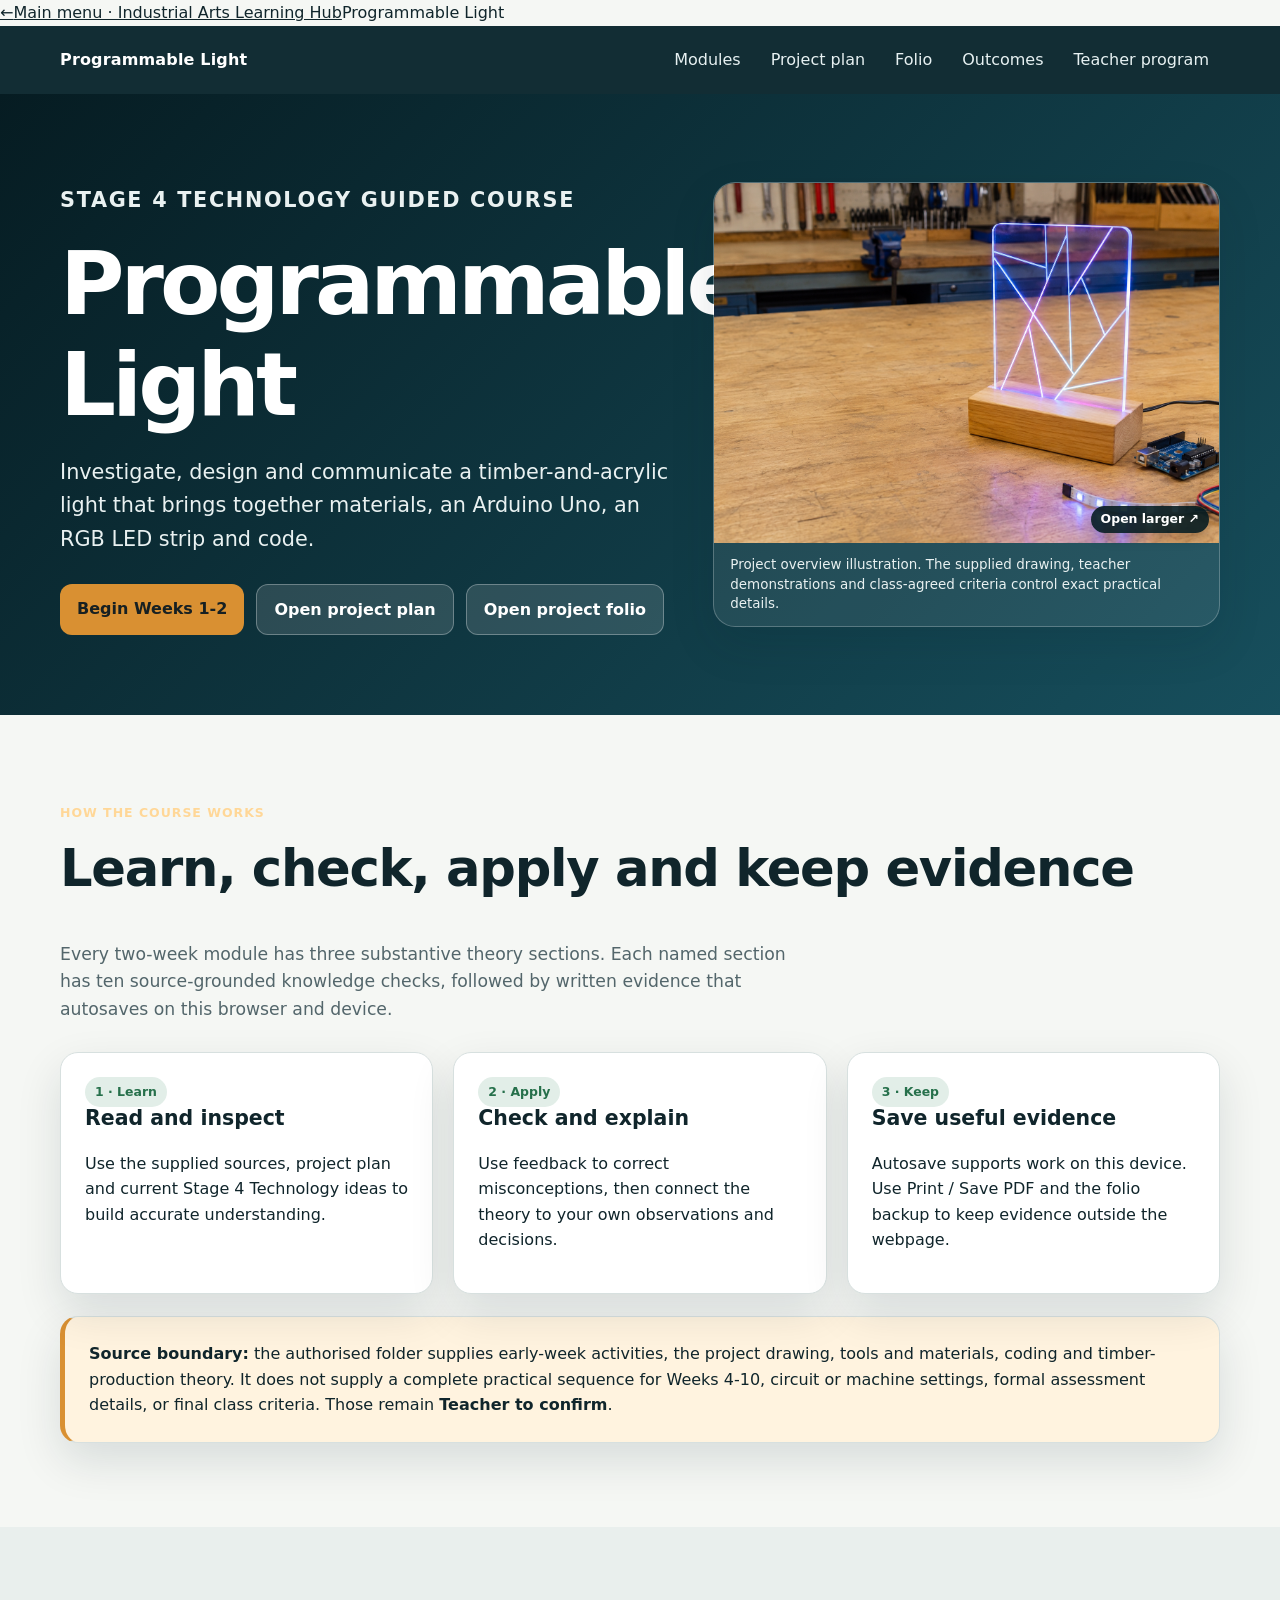
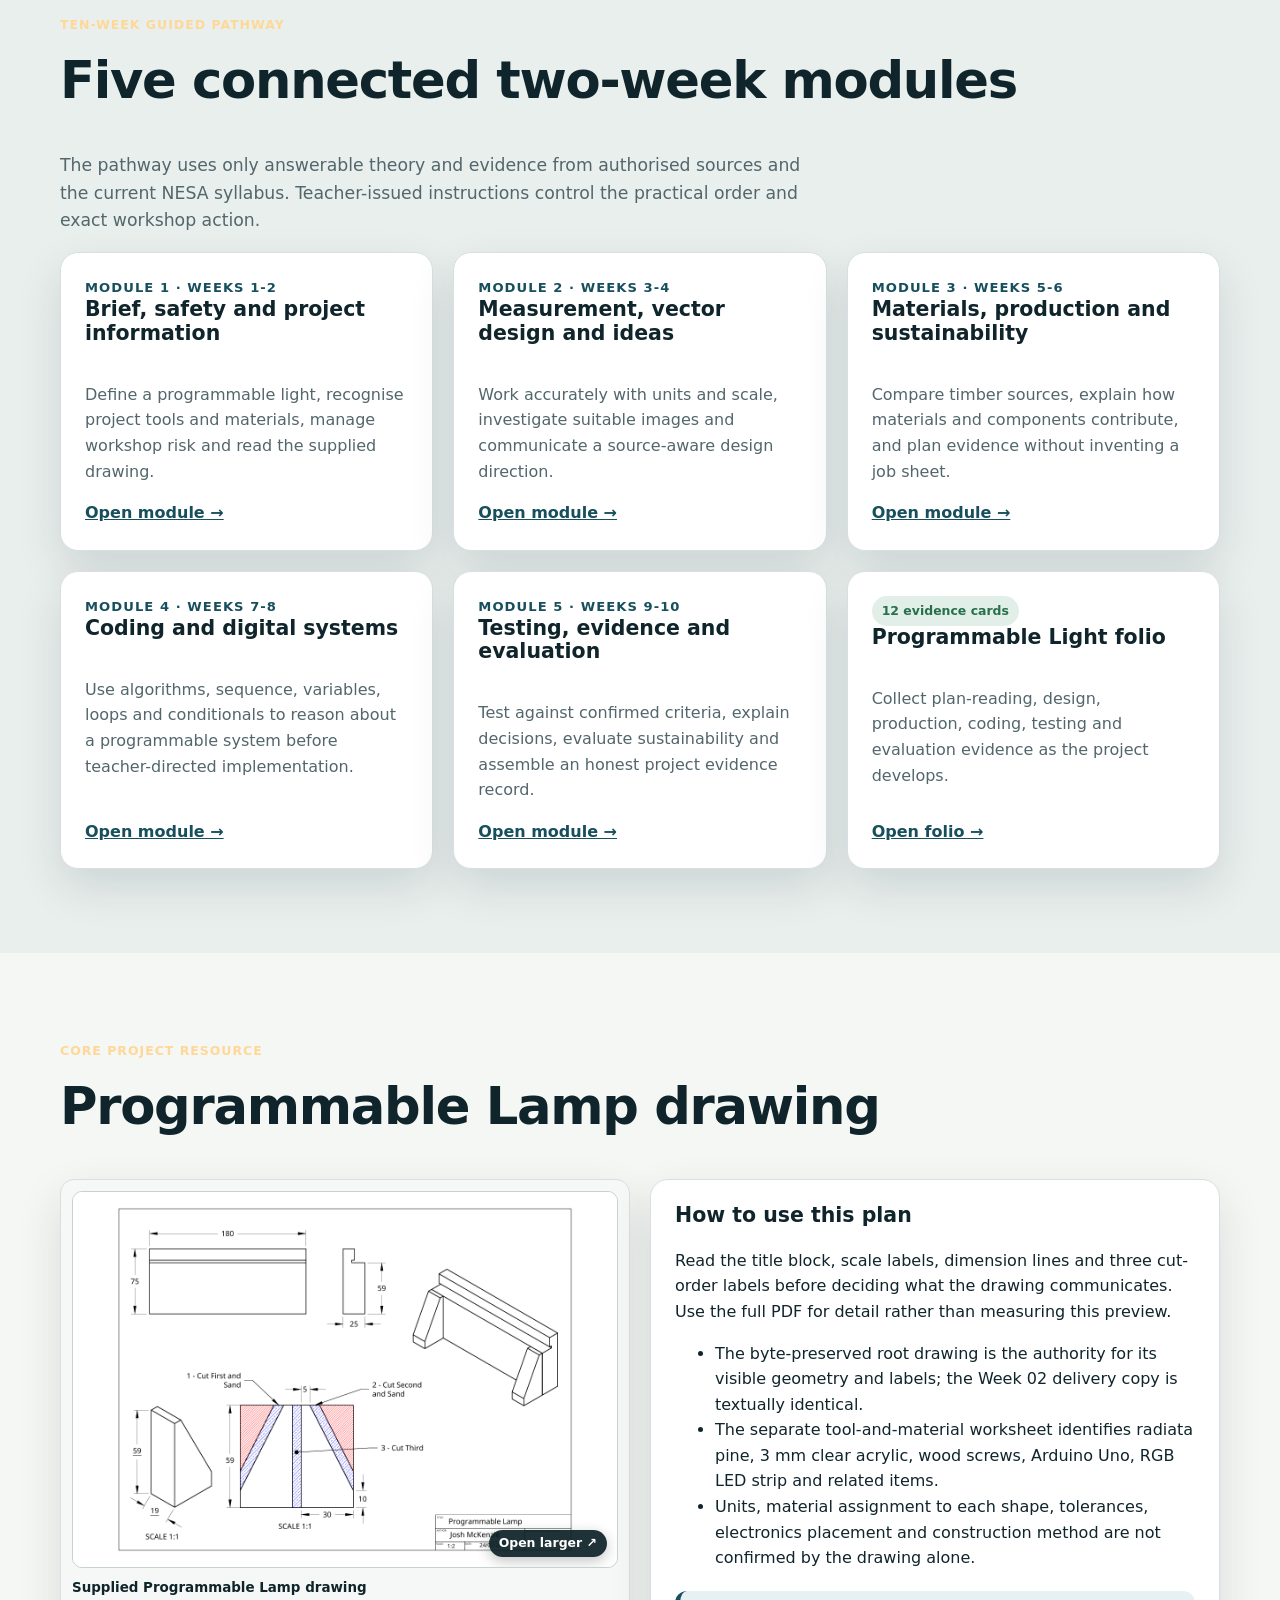
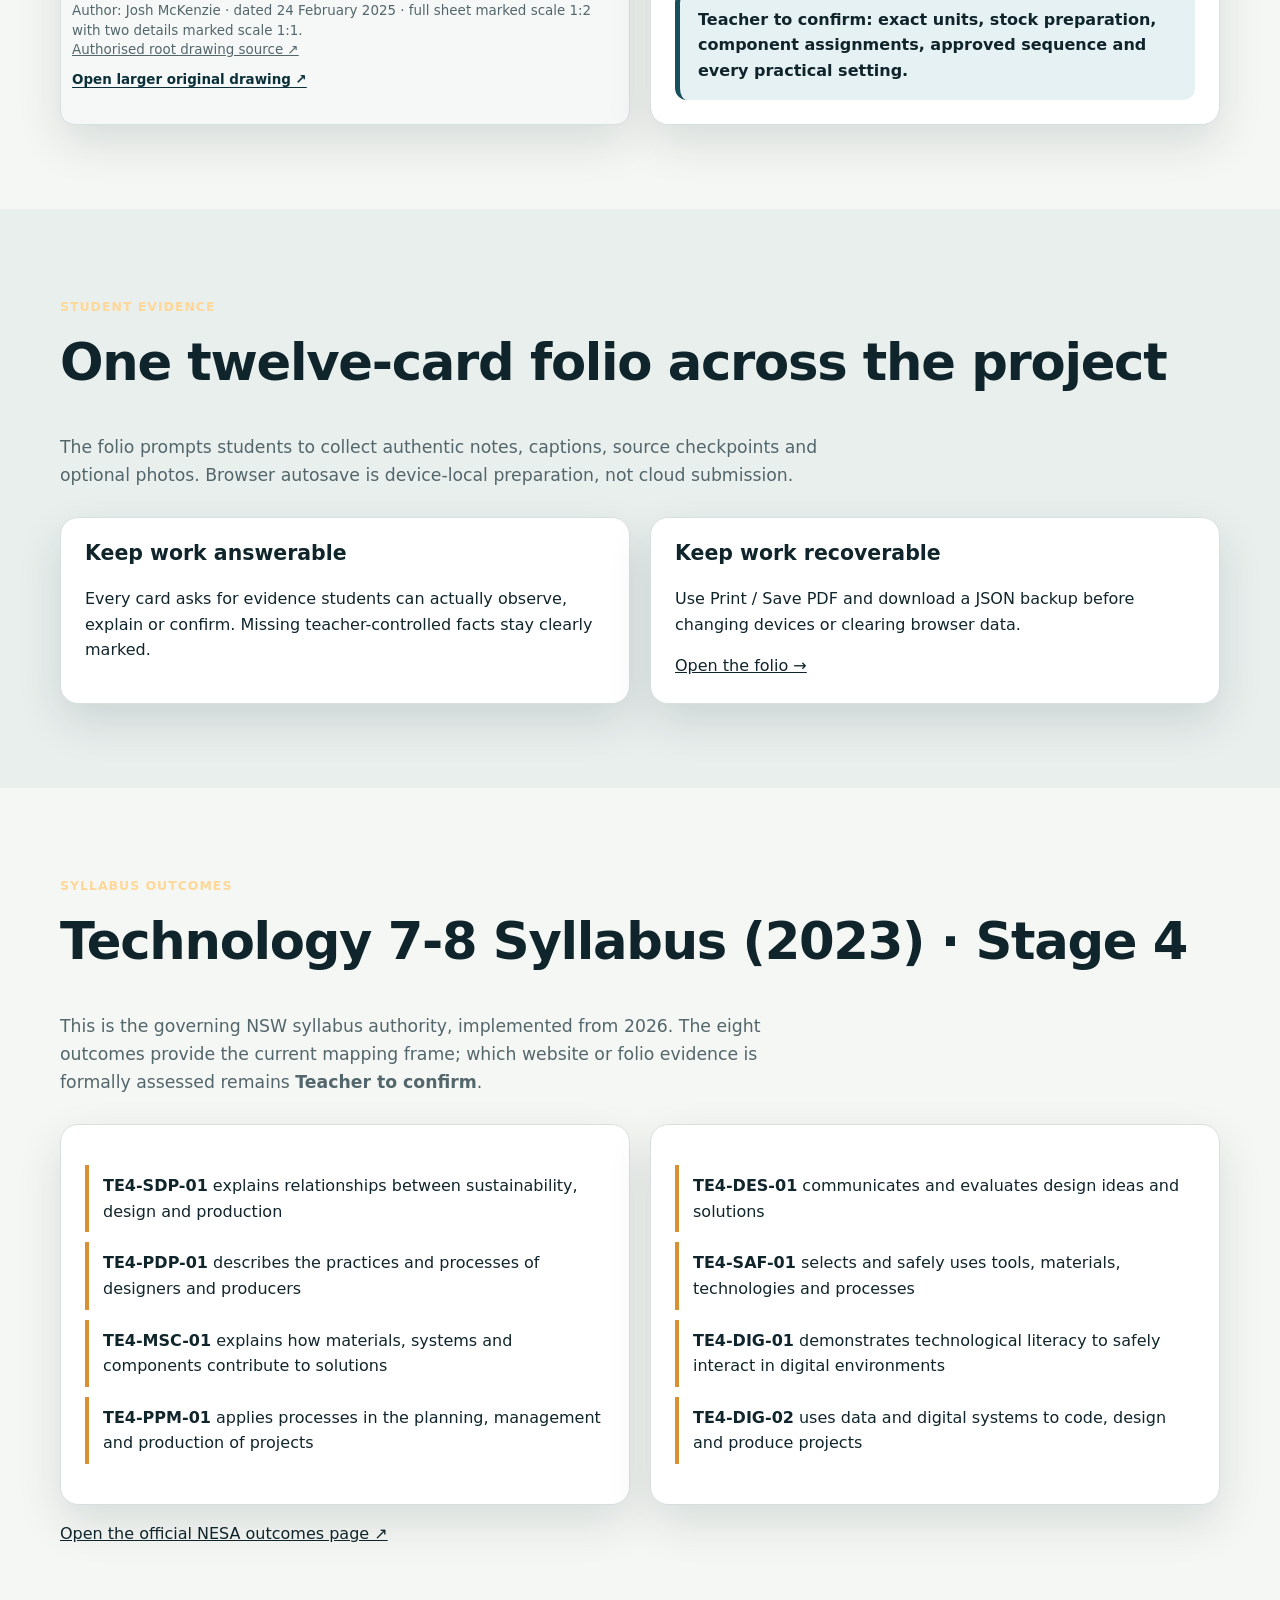
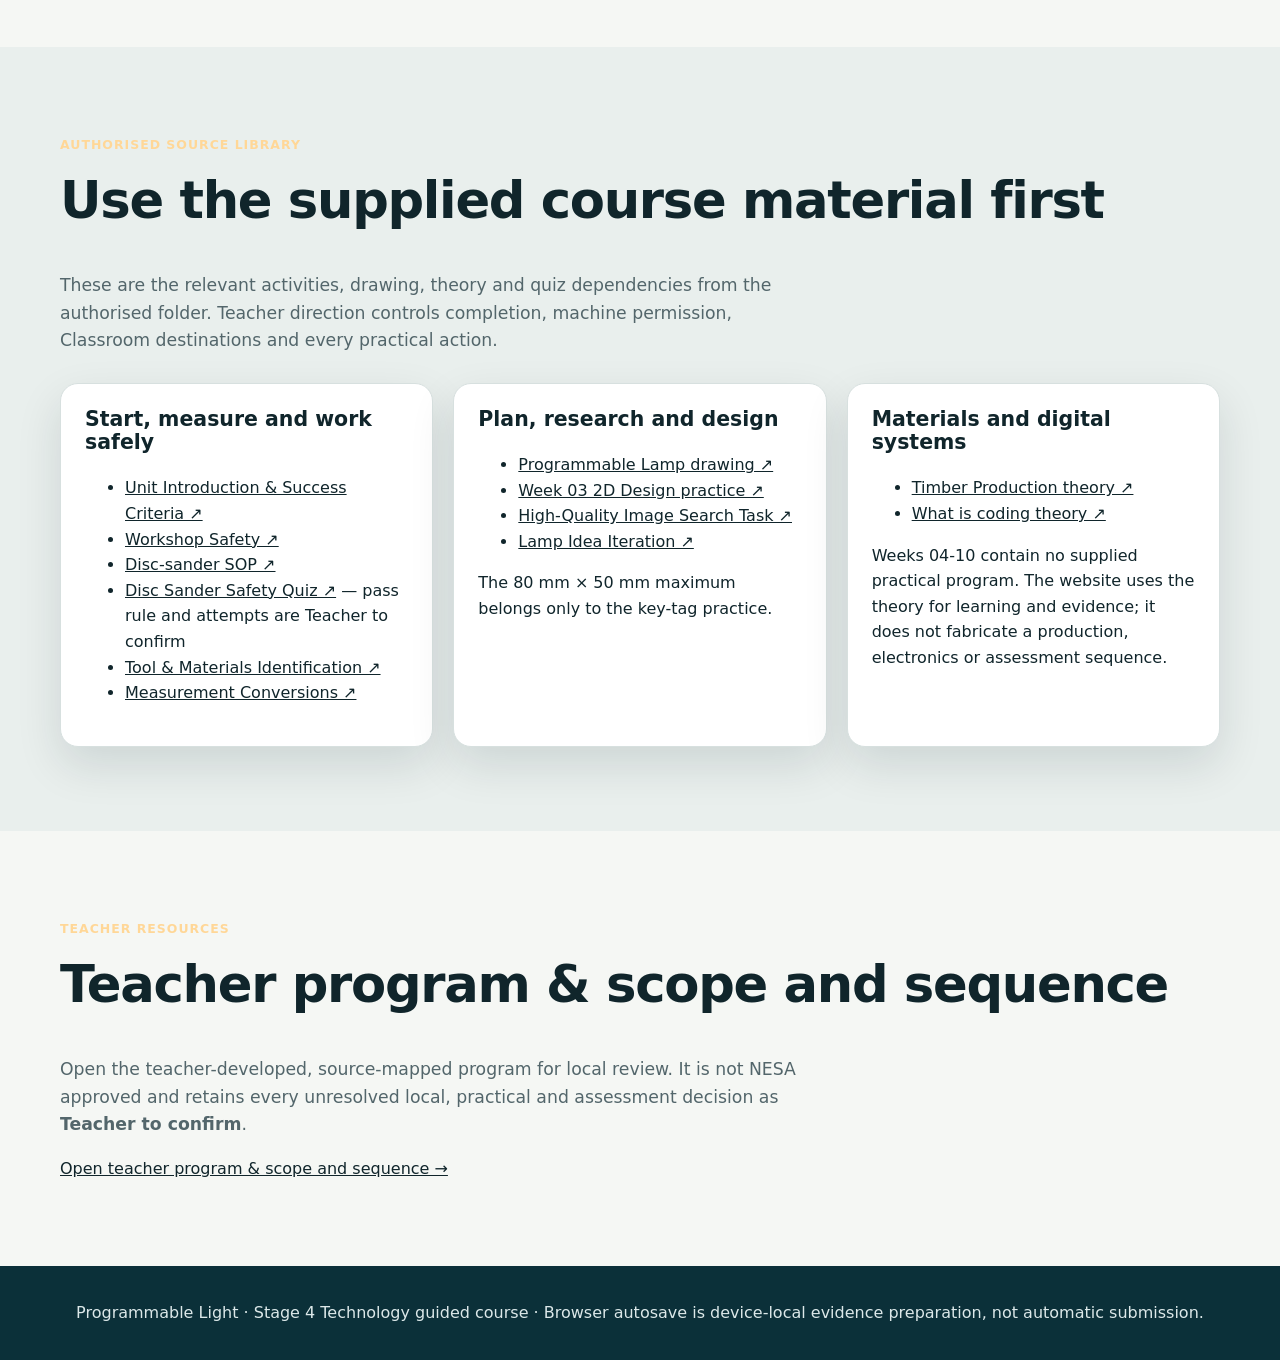
==== commit 21adcc06: "Simplify public teacher resource wording" ====
--- a/index.html
+++ b/index.html
@@ -5,13 +5,13 @@
   <meta name="viewport" content="width=device-width, initial-scale=1">
   <meta name="description" content="Stage 4 Technology guided learning for the Programmable Light project, with source-grounded theory, evidence and project-plan reading.">
   <title>Programmable Light | Stage 4 Technology</title>
-  <link rel="stylesheet" href="guided/course.css?v=20260805c">
+  <link rel="stylesheet" href="guided/course.css?v=20260805d">
   <link rel="stylesheet" href="shared/sister-site.css" data-sister-site-styles>
   <script src="shared/hub-navigation.js" defer></script>
 </head>
 <body>
   <a class="skip-link" href="#main-content">Skip to course content</a>
-  <header class="site-header"><div class="nav-wrap"><a class="brand" href="index.html">Programmable Light</a><nav class="nav-links" aria-label="Course navigation"><a href="#pathway">Modules</a><a href="#project-plan">Project plan</a><a href="folio.html">Folio</a><a href="#outcomes">Outcomes</a><a href="teacher-resources.html">Teacher programme</a></nav></div></header>
+  <header class="site-header"><div class="nav-wrap"><a class="brand" href="index.html">Programmable Light</a><nav class="nav-links" aria-label="Course navigation"><a href="#pathway">Modules</a><a href="#project-plan">Project plan</a><a href="folio.html">Folio</a><a href="#outcomes">Outcomes</a><a href="teacher-resources.html">Teacher program</a></nav></div></header>
 
   <section class="hero sister-hero"><div class="hero-inner"><div class="hero-copy"><p class="eyebrow">Stage 4 Technology guided course</p><h1>Programmable Light</h1><p>Investigate, design and communicate a timber-and-acrylic light that brings together materials, an Arduino Uno, an RGB LED strip and code.</p><div class="hero-actions"><a class="btn" href="module.html?module=1">Begin Weeks 1-2</a><a class="btn secondary" href="assets/plans/programmable-lamp-drawing.pdf" target="_blank" rel="noopener">Open project plan</a><a class="btn secondary" href="folio.html">Open project folio</a></div></div><figure class="hero-showcase"><a class="zoomable-infographic" href="assets/programmable-light-hero.png" target="_blank" rel="noopener" aria-label="Open the Programmable Light course illustration at full size"><img src="assets/programmable-light-hero.png" alt="Illustration of a timber and clear-acrylic programmable light with colour illumination, an Arduino Uno and design evidence"><span class="infographic-open-label">Open larger <span aria-hidden="true">↗</span></span></a><figcaption>Project overview illustration. The supplied drawing, teacher demonstrations and class-agreed criteria control exact practical details.</figcaption></figure></div></section>
 
@@ -35,9 +35,9 @@
     <section class="section tint" id="sources"><div class="section-inner"><p class="eyebrow">Authorised source library</p><h2>Use the supplied course material first</h2><p class="section-intro">These are the relevant activities, drawing, theory and quiz dependencies from the authorised folder. Teacher direction controls completion, machine permission, Classroom destinations and every practical action.</p><div class="grid three" style="margin-top:28px">
       <article class="card"><h3>Start, measure and work safely</h3><ul><li><a href="https://docs.google.com/document/d/1jABRQJb5uYOOPLWW-AG-mXDa3QEmGsUhoexCptn2aPE/edit" target="_blank" rel="noopener">Unit Introduction & Success Criteria ↗</a></li><li><a href="https://docs.google.com/document/d/1FmKuNB8FrUgDZ-N572uJPaK5e3BITduHcYVzkGQLg0k/edit" target="_blank" rel="noopener">Workshop Safety ↗</a></li><li><a href="assets/resources/disc-sander-sop.pdf" target="_blank" rel="noopener">Disc-sander SOP ↗</a></li><li><a href="https://docs.google.com/forms/d/1hV-iS7qzleaS4j7spBZuVpwn8van0pfzs3xHIq77t-o/viewform" target="_blank" rel="noopener">Disc Sander Safety Quiz ↗</a> — pass rule and attempts are Teacher to confirm</li><li><a href="https://docs.google.com/document/d/1UnXP8FYDHNQsgOaRS036CZhLTCW9UXeoZC56gJbL2Tg/edit" target="_blank" rel="noopener">Tool & Materials Identification ↗</a></li><li><a href="https://docs.google.com/document/d/11YSs1RBYTnC7FDGHhgTLyq6KgQyJDdErOZrAr5Lnl1k/edit" target="_blank" rel="noopener">Measurement Conversions ↗</a></li></ul></article>
       <article class="card"><h3>Plan, research and design</h3><ul><li><a href="assets/plans/programmable-lamp-drawing.pdf" target="_blank" rel="noopener">Programmable Lamp drawing ↗</a></li><li><a href="assets/resources/2d-design-practice.pdf" target="_blank" rel="noopener">Week 03 2D Design practice ↗</a></li><li><a href="https://docs.google.com/document/d/1VmOGpI0qTXPmWWKYMRD8ewtJcGRQB1kpf_zQNSFwppQ/edit" target="_blank" rel="noopener">High-Quality Image Search Task ↗</a></li><li><a href="https://docs.google.com/document/d/1OmW9UvXZ44MtOGNVmq7THl65bglDtKBwJ4exdkAqWF8/edit" target="_blank" rel="noopener">Lamp Idea Iteration ↗</a></li></ul><p>The 80 mm × 50 mm maximum belongs only to the key-tag practice.</p></article>
-      <article class="card"><h3>Materials and digital systems</h3><ul><li><a href="assets/resources/timber-production.pdf" target="_blank" rel="noopener">Timber Production theory ↗</a></li><li><a href="assets/resources/what-is-coding.pdf" target="_blank" rel="noopener">What is coding theory ↗</a></li></ul><p>Weeks 04-10 contain no supplied practical programme. The website uses the theory for learning and evidence; it does not fabricate a production, electronics or assessment sequence.</p></article>
+      <article class="card"><h3>Materials and digital systems</h3><ul><li><a href="assets/resources/timber-production.pdf" target="_blank" rel="noopener">Timber Production theory ↗</a></li><li><a href="assets/resources/what-is-coding.pdf" target="_blank" rel="noopener">What is coding theory ↗</a></li></ul><p>Weeks 04-10 contain no supplied practical program. The website uses the theory for learning and evidence; it does not fabricate a production, electronics or assessment sequence.</p></article>
     </div></div></section>
-    <section class="section" id="teacher-resources"><p class="eyebrow">Teacher resources</p><h2>Teacher programme &amp; scope and sequence</h2><p class="section-intro">Open the teacher-developed, source-mapped programme for local review. It is not NESA approved and retains every unresolved local, practical and assessment decision as <strong>Teacher to confirm</strong>.</p><a class="module-link" href="teacher-resources.html">Open teacher programme &amp; scope and sequence →</a></section>
+    <section class="section" id="teacher-resources"><p class="eyebrow">Teacher resources</p><h2>Teacher program &amp; scope and sequence</h2><p class="section-intro">Open the teacher-developed, source-mapped program for local review. It is not NESA approved and retains every unresolved local, practical and assessment decision as <strong>Teacher to confirm</strong>.</p><a class="module-link" href="teacher-resources.html">Open teacher program &amp; scope and sequence →</a></section>
   </main>
 
   <footer>Programmable Light · Stage 4 Technology guided course · Browser autosave is device-local evidence preparation, not automatic submission.</footer>
--- a/guided/course.css
+++ b/guided/course.css
@@ -320,7 +320,7 @@
 .evidence-note { color: var(--muted); }
 .pathway-break { margin-top: 64px; }
 
-.teacher-programme { width: min(1180px, calc(100% - 36px)); margin: 0 auto; padding: 42px 0 72px; }
+.teacher-program { width: min(1180px, calc(100% - 36px)); margin: 0 auto; padding: 42px 0 72px; }
 .teacher-title-block { padding: clamp(24px, 5vw, 48px); border: 1px solid var(--line); border-radius: 22px; background: linear-gradient(135deg, #f5faf8, #edf4f5); box-shadow: 0 16px 44px rgba(17, 46, 52, .1); }
 .teacher-title-block h1 { max-width: 18ch; margin: 18px 0 14px; font-size: clamp(2.1rem, 6vw, 4.2rem); line-height: 1.02; }
 .back-link { display: inline-block; color: var(--steel-dark); font-weight: 850; text-underline-offset: 3px; }
@@ -336,10 +336,10 @@
 .teacher-confirm { color: #78410d; }
 .not-approved { color: var(--danger); }
 .table-scroll { width: 100%; margin-top: 22px; overflow-x: auto; border: 1px solid var(--line); border-radius: 14px; background: white; }
-.teacher-programme table { width: 100%; border-collapse: collapse; min-width: 680px; }
-.teacher-programme th, .teacher-programme td { padding: 12px 14px; border: 1px solid var(--line); text-align: left; vertical-align: top; }
-.teacher-programme thead th { background: #e7f0ee; color: var(--ink); }
-.teacher-programme tbody th { width: 20%; background: #f5f8f7; color: var(--ink); }
+.teacher-program table { width: 100%; border-collapse: collapse; min-width: 680px; }
+.teacher-program th, .teacher-program td { padding: 12px 14px; border: 1px solid var(--line); text-align: left; vertical-align: top; }
+.teacher-program thead th { background: #e7f0ee; color: var(--ink); }
+.teacher-program tbody th { width: 20%; background: #f5f8f7; color: var(--ink); }
 .teacher-audit-list { margin-top: 22px; padding: 18px 22px 18px 40px; border: 1px solid var(--line); border-radius: 14px; background: #fbfcfc; }
 .record-list { display: grid; grid-template-columns: repeat(2, minmax(0, 1fr)); gap: 1px; margin: 22px 0; padding: 1px; border: 1px solid var(--line); border-radius: 14px; overflow: hidden; background: var(--line); }
 .record-list > div { display: grid; grid-template-columns: minmax(125px, .7fr) minmax(0, 1.3fr); background: white; }
@@ -359,8 +359,6 @@
 .teacher-module__grid > div { min-width: 0; padding: 5px 14px 12px 0; }
 .teacher-boundary { margin-top: 16px; padding: 16px 18px; border-left: 5px solid var(--amber); border-radius: 0 12px 12px 0; background: var(--amber-pale); }
 .teacher-boundary > strong { display: block; margin-bottom: 8px; }
-.source-id-list { display: flex; flex-wrap: wrap; gap: 6px; }
-.source-id-list code, .resource-record code { max-width: 100%; padding: 3px 6px; border-radius: 6px; background: #eef2f1; overflow-wrap: anywhere; }
 .cross-module { background: #f3f8f6; }
 .resource-grid, .confirm-grid { margin-top: 22px; }
 .resource-record { min-width: 0; }
@@ -372,7 +370,7 @@
 .confirm-record p { margin: 0; }
 .local-review-field { padding: 12px; border: 1px dashed #9b7a54; border-radius: 10px; background: #fffaf1; }
 .official-links { display: flex; flex-wrap: wrap; gap: 8px 18px; }
-.teacher-programme footer a { color: white; }
+.teacher-program footer a { color: white; }
 
 footer { background: var(--steel-dark); color: #dce8e9; padding: 34px 16px; text-align: center; }
 footer a { color: #fff; font-weight: 800; text-underline-offset: 3px; }
@@ -406,7 +404,7 @@
   .plan-sheet-gallery { grid-template-columns: 1fr; }
   .nav-links { gap: 5px; }
   .nav-links a { padding: 7px 3px; font-size: .9rem; }
-  .teacher-programme { width: calc(100% - 22px); padding-top: 18px; }
+  .teacher-program { width: calc(100% - 22px); padding-top: 18px; }
   .teacher-title-block, .teacher-module, .resource-record, .confirm-record { padding: 18px; }
   .confirm-record { grid-template-columns: 1fr; }
   .teacher-section { padding-top: 46px; }
@@ -441,9 +439,9 @@
   .print-identity { display: block; margin: 0 0 5px; color: #344; font-size: 8pt; }
   .photo-preview { break-inside: avoid; }
   @page { size: A4 portrait; margin: 12mm; }
-  .teacher-programme-page .site-header, .teacher-programme-page .skip-link, .teacher-programme-page .teacher-print-button, .teacher-programme-page footer { display: none !important; }
-  .teacher-programme-page, .teacher-programme-page main { color: #000; background: #fff; }
-  .teacher-programme { width: 100%; margin: 0; padding: 0; font-size: 9pt; }
+  .teacher-program-page .site-header, .teacher-program-page .skip-link, .teacher-program-page .teacher-print-button, .teacher-program-page footer { display: none !important; }
+  .teacher-program-page, .teacher-program-page main { color: #000; background: #fff; }
+  .teacher-program { width: 100%; margin: 0; padding: 0; font-size: 9pt; }
   .teacher-title-block { padding: 0 0 8mm; border: 0; border-radius: 0; background: #fff; box-shadow: none; break-after: avoid; }
   .teacher-title-block h1 { max-width: none; margin: 4mm 0 3mm; color: #000; font-size: 24pt; }
   .teacher-title-block .back-link, .teacher-title-block .eyebrow { display: none; }
@@ -452,9 +450,9 @@
   .teacher-section { padding: 7mm 0 0; break-before: auto; }
   .teacher-section > h2 { max-width: none; color: #000; font-size: 17pt; }
   .teacher-section h3, .teacher-section h4 { color: #000; }
-  .teacher-programme table { min-width: 0; font-size: 7.7pt; }
-  .teacher-programme th, .teacher-programme td { padding: 5px 6px; border-color: #777; }
-  .teacher-programme thead th, .teacher-programme tbody th { background: #fff; color: #000; }
+  .teacher-program table { min-width: 0; font-size: 7.7pt; }
+  .teacher-program th, .teacher-program td { padding: 5px 6px; border-color: #777; }
+  .teacher-program thead th, .teacher-program tbody th { background: #fff; color: #000; }
   .table-scroll { overflow: visible; border: 0; }
   .teacher-two-column, .teacher-module__grid, .resource-grid { grid-template-columns: 1fr 1fr; gap: 4mm; }
   .record-list, .mapping-grid { grid-template-columns: 1fr 1fr; gap: 3mm; border: 0; background: #fff; }
@@ -468,6 +466,6 @@
   .teacher-module__grid { font-size: 8.3pt; }
   .teacher-boundary, .local-review-field { background: #fff; border-color: #777; }
   .confirm-record { grid-template-columns: 1.1fr 1fr 1fr 1fr; gap: 3mm; padding: 4mm; }
-  .source-id-list code, .resource-record code { background: #fff; }
   .external-source::after { content: " (" attr(href) ")"; color: #000; font-weight: 400; overflow-wrap: anywhere; }
-}
+  .drive-source::after { content: none; }
+}
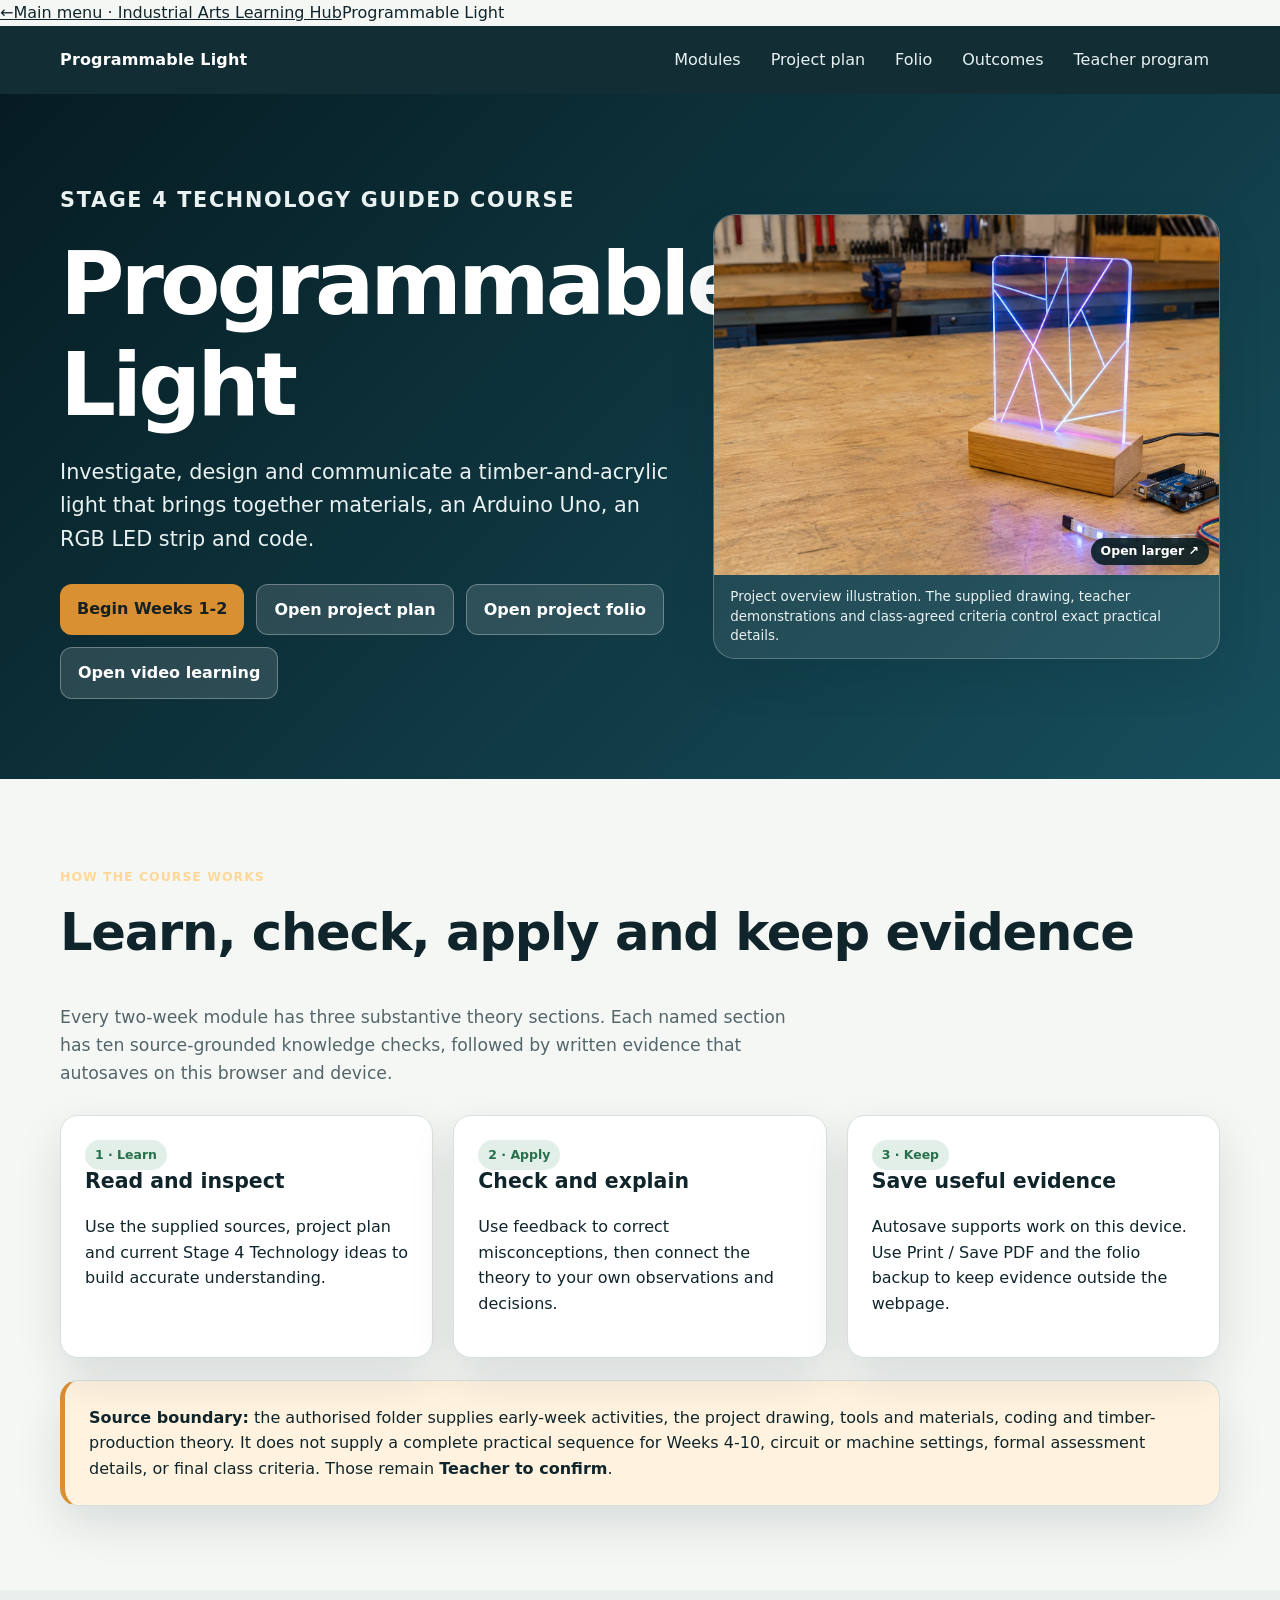
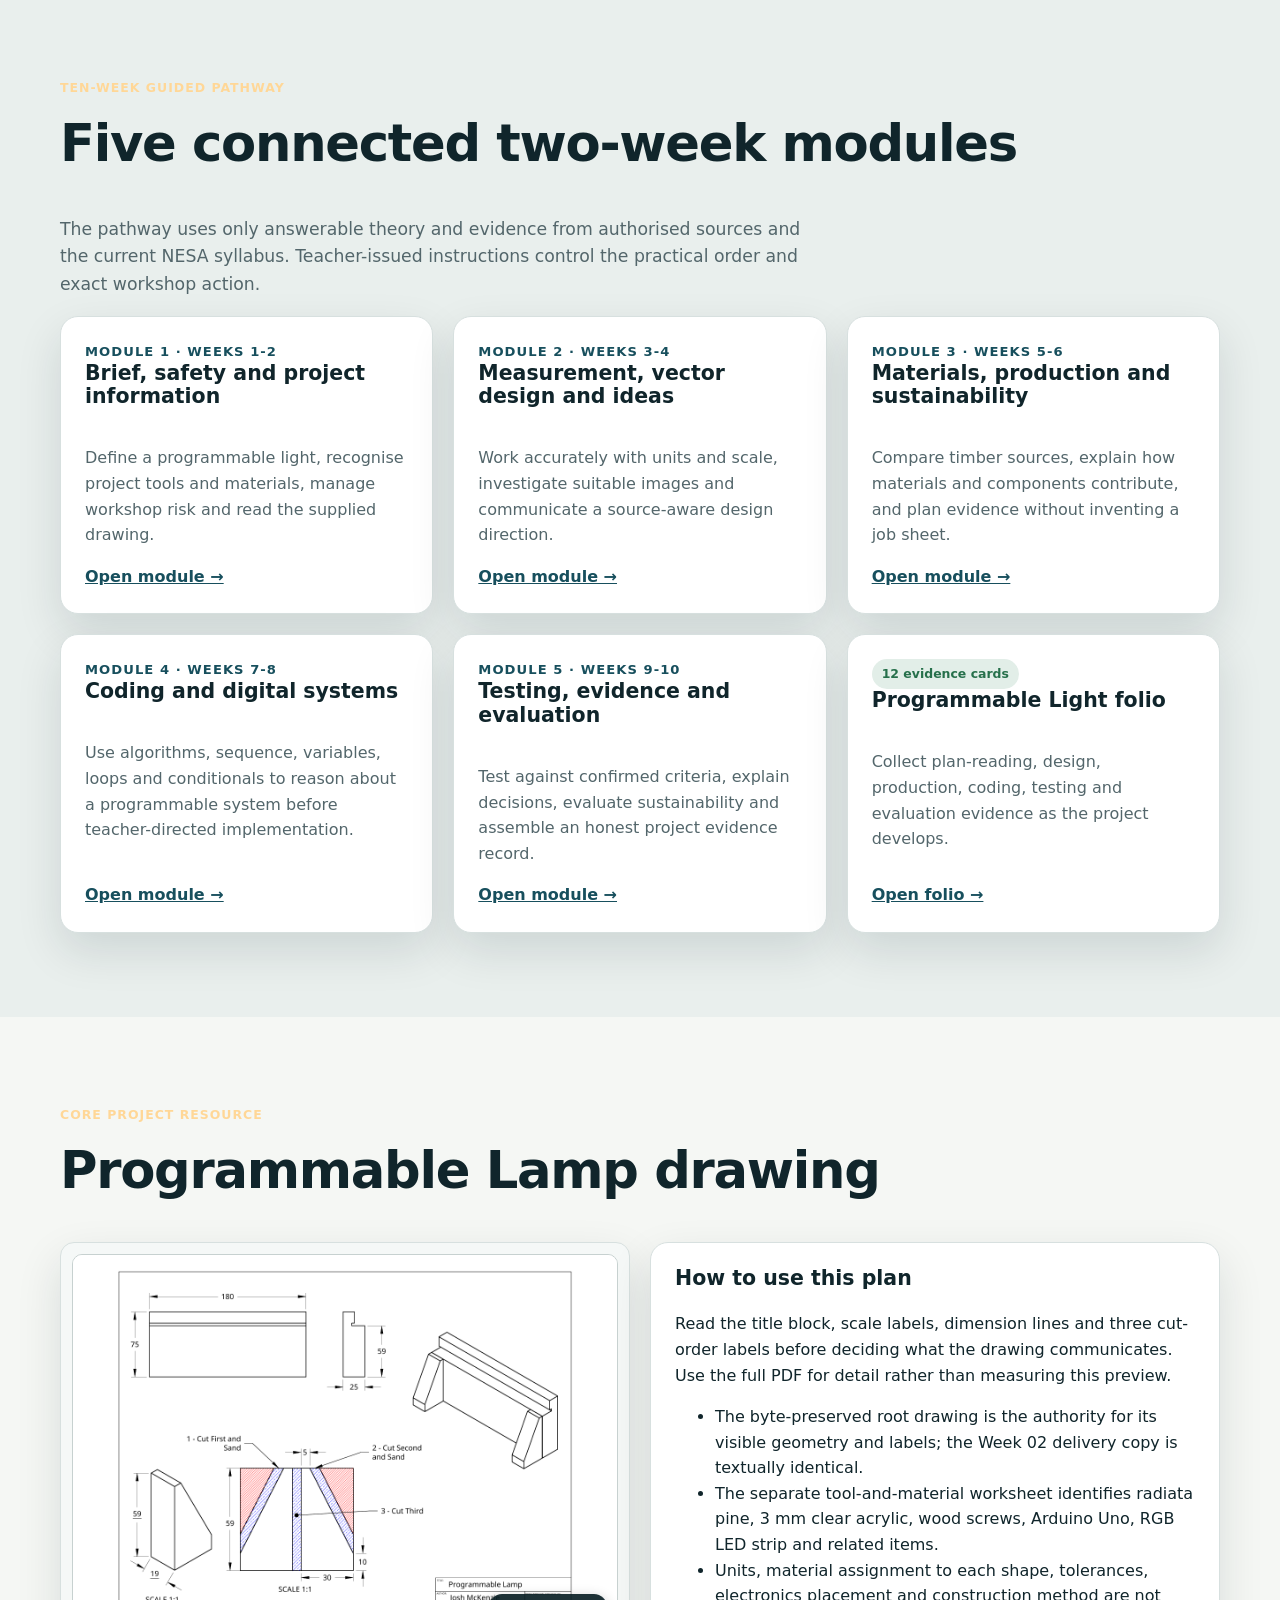
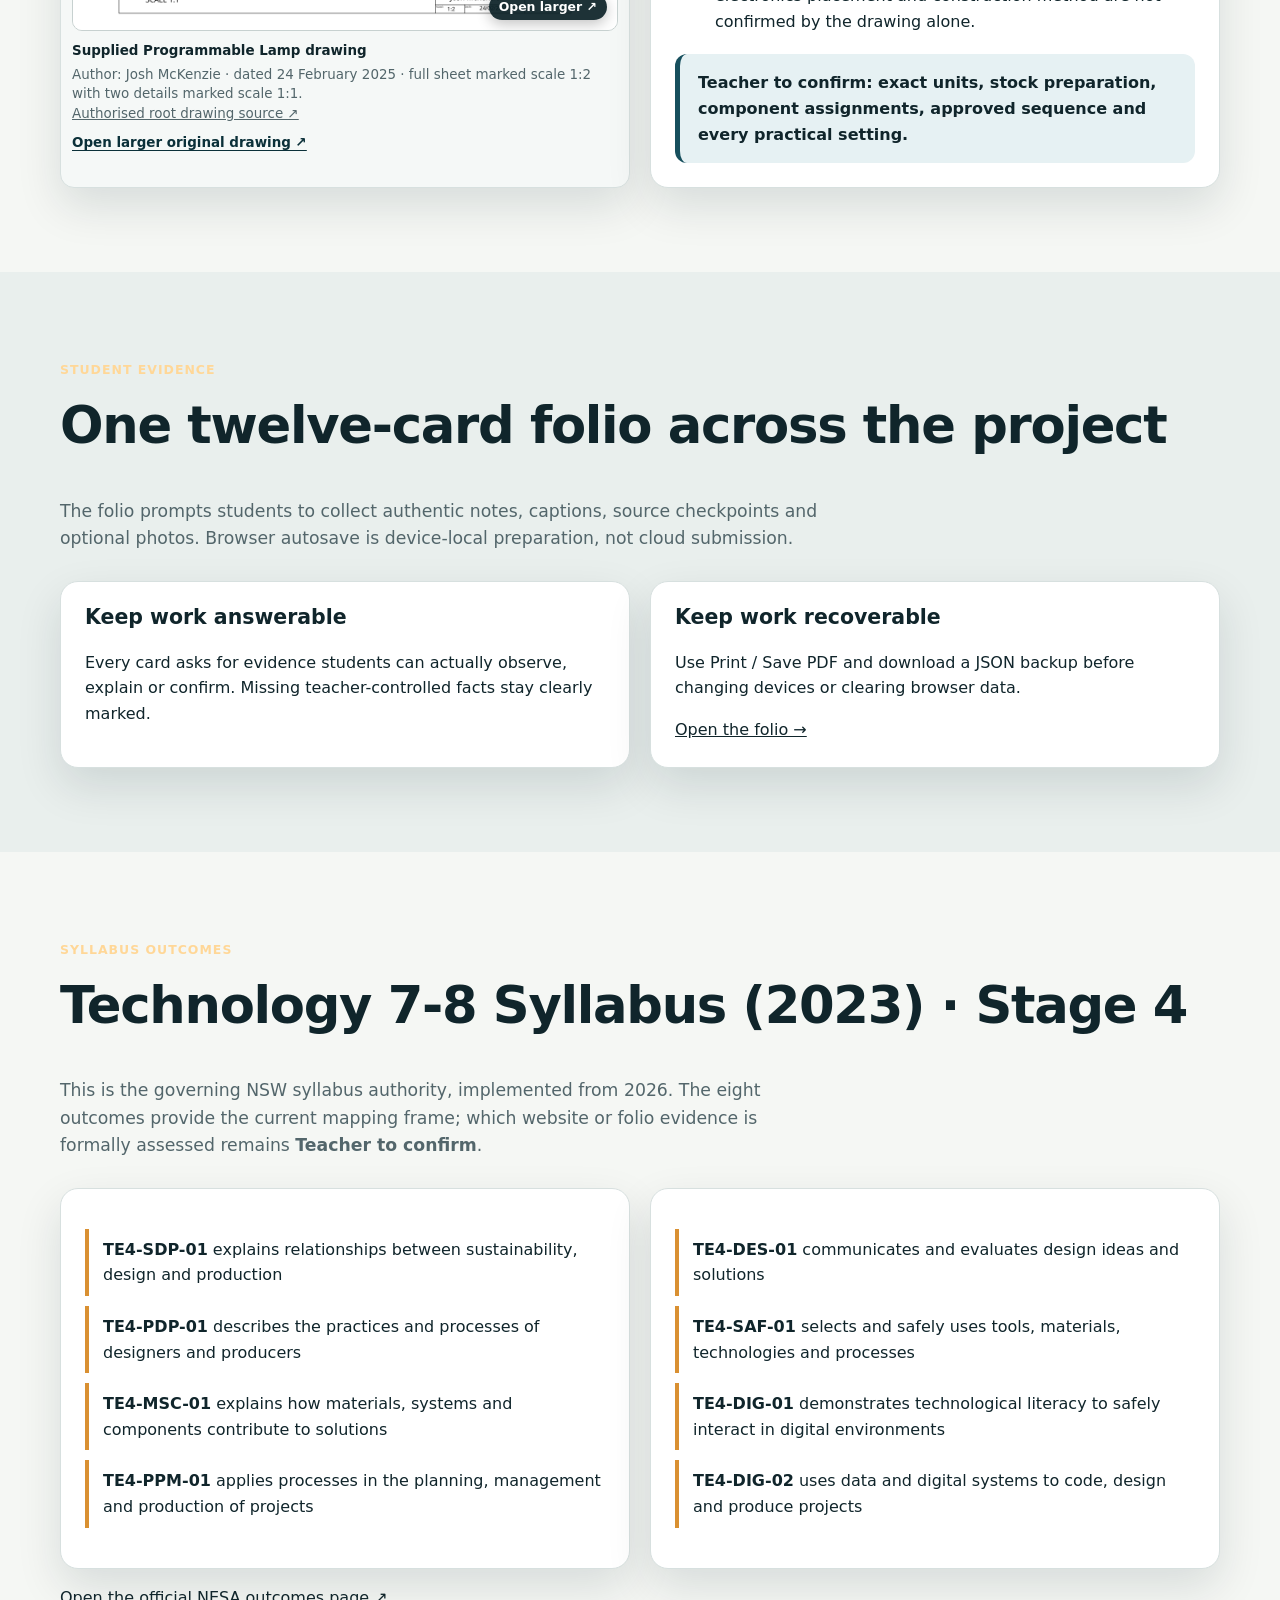
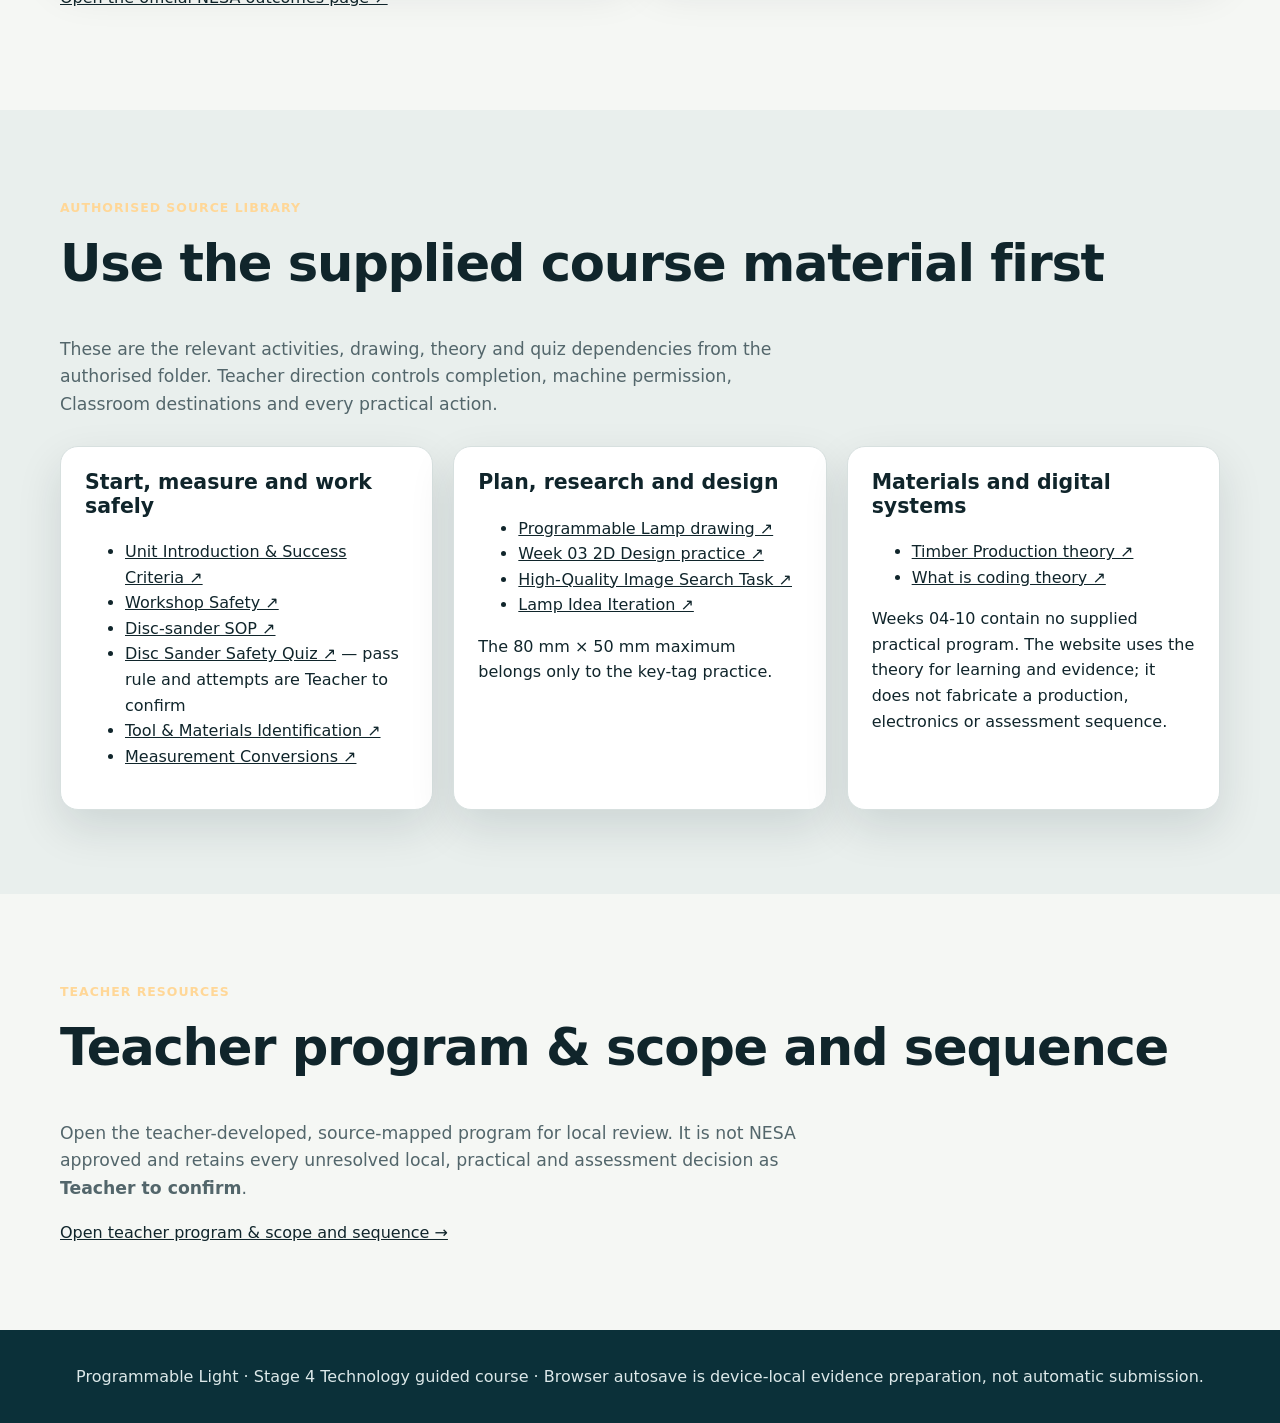
==== commit 320b3866: "Add Programmable Light video learning library" ====
--- a/index.html
+++ b/index.html
@@ -13,7 +13,7 @@
   <a class="skip-link" href="#main-content">Skip to course content</a>
   <header class="site-header"><div class="nav-wrap"><a class="brand" href="index.html">Programmable Light</a><nav class="nav-links" aria-label="Course navigation"><a href="#pathway">Modules</a><a href="#project-plan">Project plan</a><a href="folio.html">Folio</a><a href="#outcomes">Outcomes</a><a href="teacher-resources.html">Teacher program</a></nav></div></header>
 
-  <section class="hero sister-hero"><div class="hero-inner"><div class="hero-copy"><p class="eyebrow">Stage 4 Technology guided course</p><h1>Programmable Light</h1><p>Investigate, design and communicate a timber-and-acrylic light that brings together materials, an Arduino Uno, an RGB LED strip and code.</p><div class="hero-actions"><a class="btn" href="module.html?module=1">Begin Weeks 1-2</a><a class="btn secondary" href="assets/plans/programmable-lamp-drawing.pdf" target="_blank" rel="noopener">Open project plan</a><a class="btn secondary" href="folio.html">Open project folio</a></div></div><figure class="hero-showcase"><a class="zoomable-infographic" href="assets/programmable-light-hero.png" target="_blank" rel="noopener" aria-label="Open the Programmable Light course illustration at full size"><img src="assets/programmable-light-hero.png" alt="Illustration of a timber and clear-acrylic programmable light with colour illumination, an Arduino Uno and design evidence"><span class="infographic-open-label">Open larger <span aria-hidden="true">↗</span></span></a><figcaption>Project overview illustration. The supplied drawing, teacher demonstrations and class-agreed criteria control exact practical details.</figcaption></figure></div></section>
+  <section class="hero sister-hero"><div class="hero-inner"><div class="hero-copy"><p class="eyebrow">Stage 4 Technology guided course</p><h1>Programmable Light</h1><p>Investigate, design and communicate a timber-and-acrylic light that brings together materials, an Arduino Uno, an RGB LED strip and code.</p><div class="hero-actions"><a class="btn" href="module.html?module=1">Begin Weeks 1-2</a><a class="btn secondary" href="assets/plans/programmable-lamp-drawing.pdf" target="_blank" rel="noopener">Open project plan</a><a class="btn secondary" href="folio.html">Open project folio</a><a class="btn secondary" href="youtube-library/video-library.html">Open video learning</a></div></div><figure class="hero-showcase"><a class="zoomable-infographic" href="assets/programmable-light-hero.png" target="_blank" rel="noopener" aria-label="Open the Programmable Light course illustration at full size"><img src="assets/programmable-light-hero.png" alt="Illustration of a timber and clear-acrylic programmable light with colour illumination, an Arduino Uno and design evidence"><span class="infographic-open-label">Open larger <span aria-hidden="true">↗</span></span></a><figcaption>Project overview illustration. The supplied drawing, teacher demonstrations and class-agreed criteria control exact practical details.</figcaption></figure></div></section>
 
   <main id="main-content">
     <section class="section"><p class="eyebrow">How the course works</p><h2>Learn, check, apply and keep evidence</h2><p class="section-intro">Every two-week module has three substantive theory sections. Each named section has ten source-grounded knowledge checks, followed by written evidence that autosaves on this browser and device.</p><div class="grid three" style="margin-top:28px"><article class="card"><span class="status-pill">1 · Learn</span><h3>Read and inspect</h3><p>Use the supplied sources, project plan and current Stage 4 Technology ideas to build accurate understanding.</p></article><article class="card"><span class="status-pill">2 · Apply</span><h3>Check and explain</h3><p>Use feedback to correct misconceptions, then connect the theory to your own observations and decisions.</p></article><article class="card"><span class="status-pill">3 · Keep</span><h3>Save useful evidence</h3><p>Autosave supports work on this device. Use Print / Save PDF and the folio backup to keep evidence outside the webpage.</p></article></div><div class="card pending" style="margin-top:22px"><strong>Source boundary:</strong> the authorised folder supplies early-week activities, the project drawing, tools and materials, coding and timber-production theory. It does not supply a complete practical sequence for Weeks 4-10, circuit or machine settings, formal assessment details, or final class criteria. Those remain <strong>Teacher to confirm</strong>.</div></section>
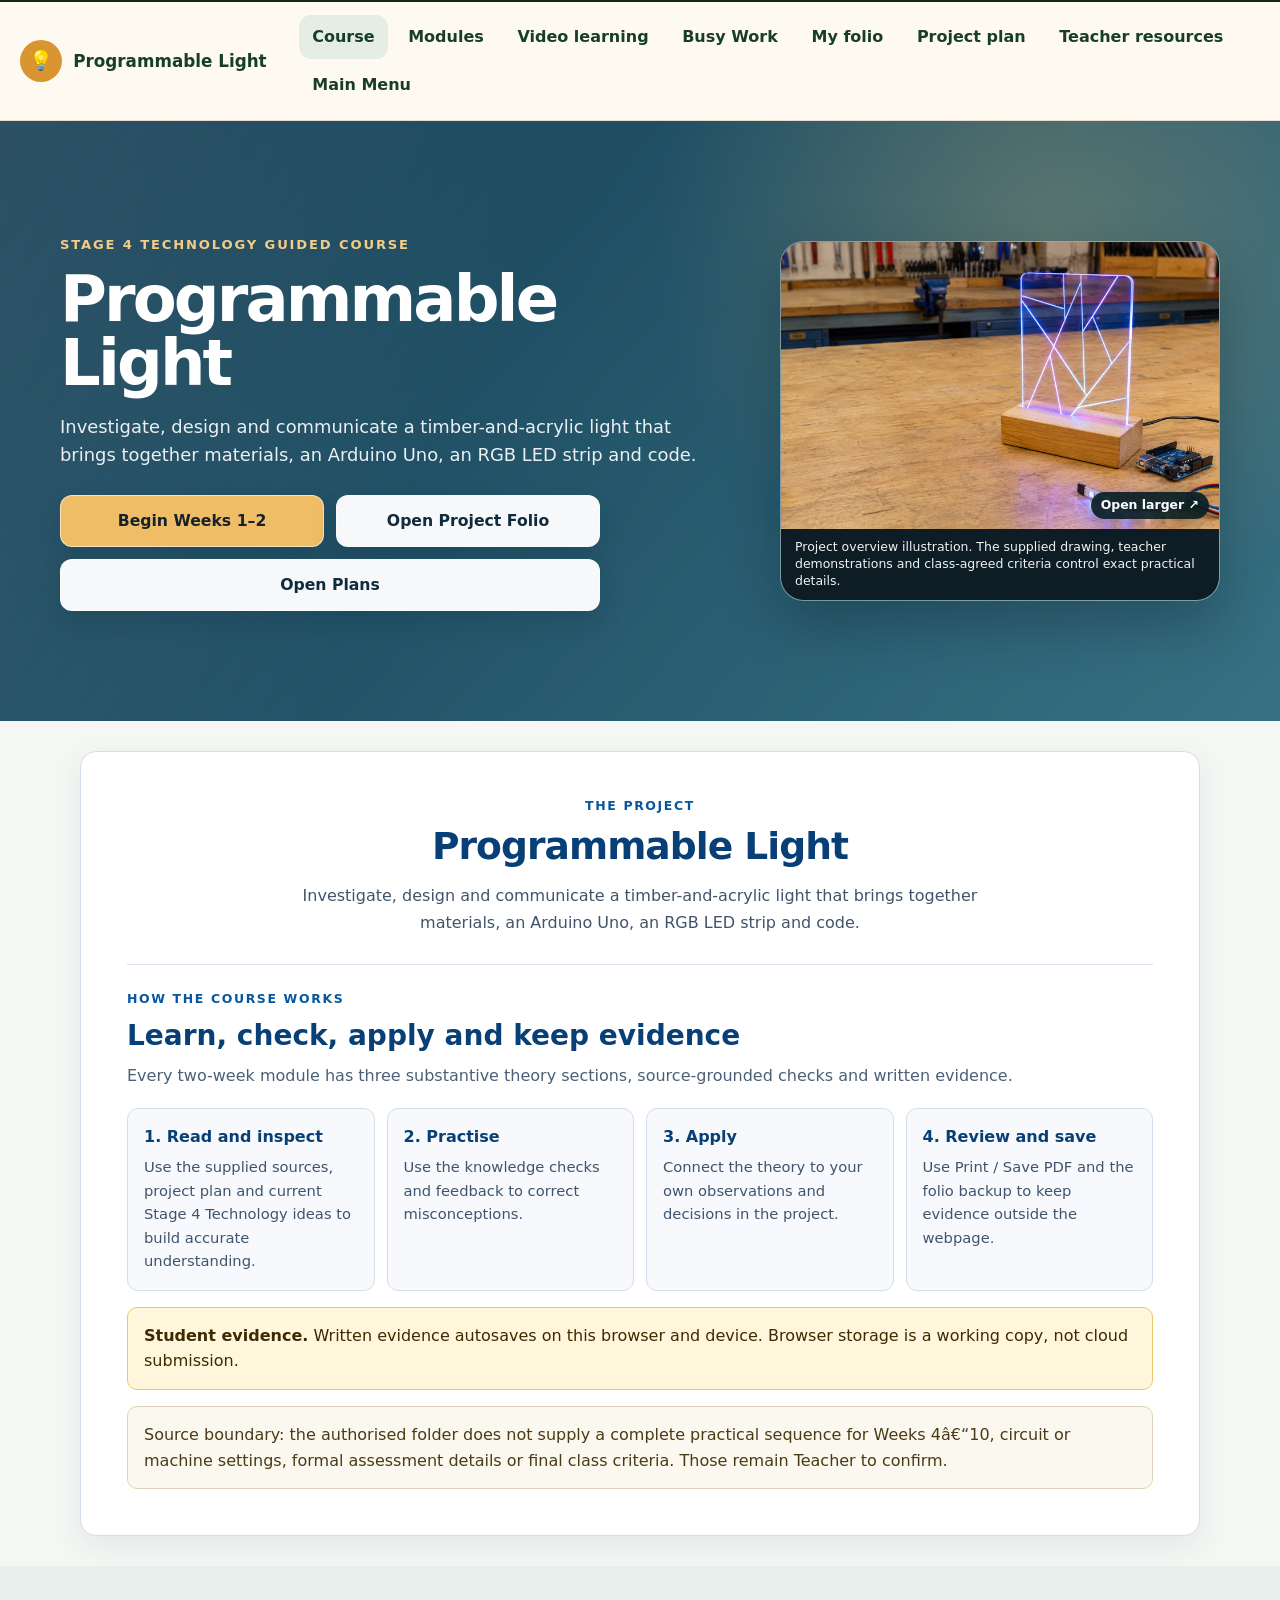
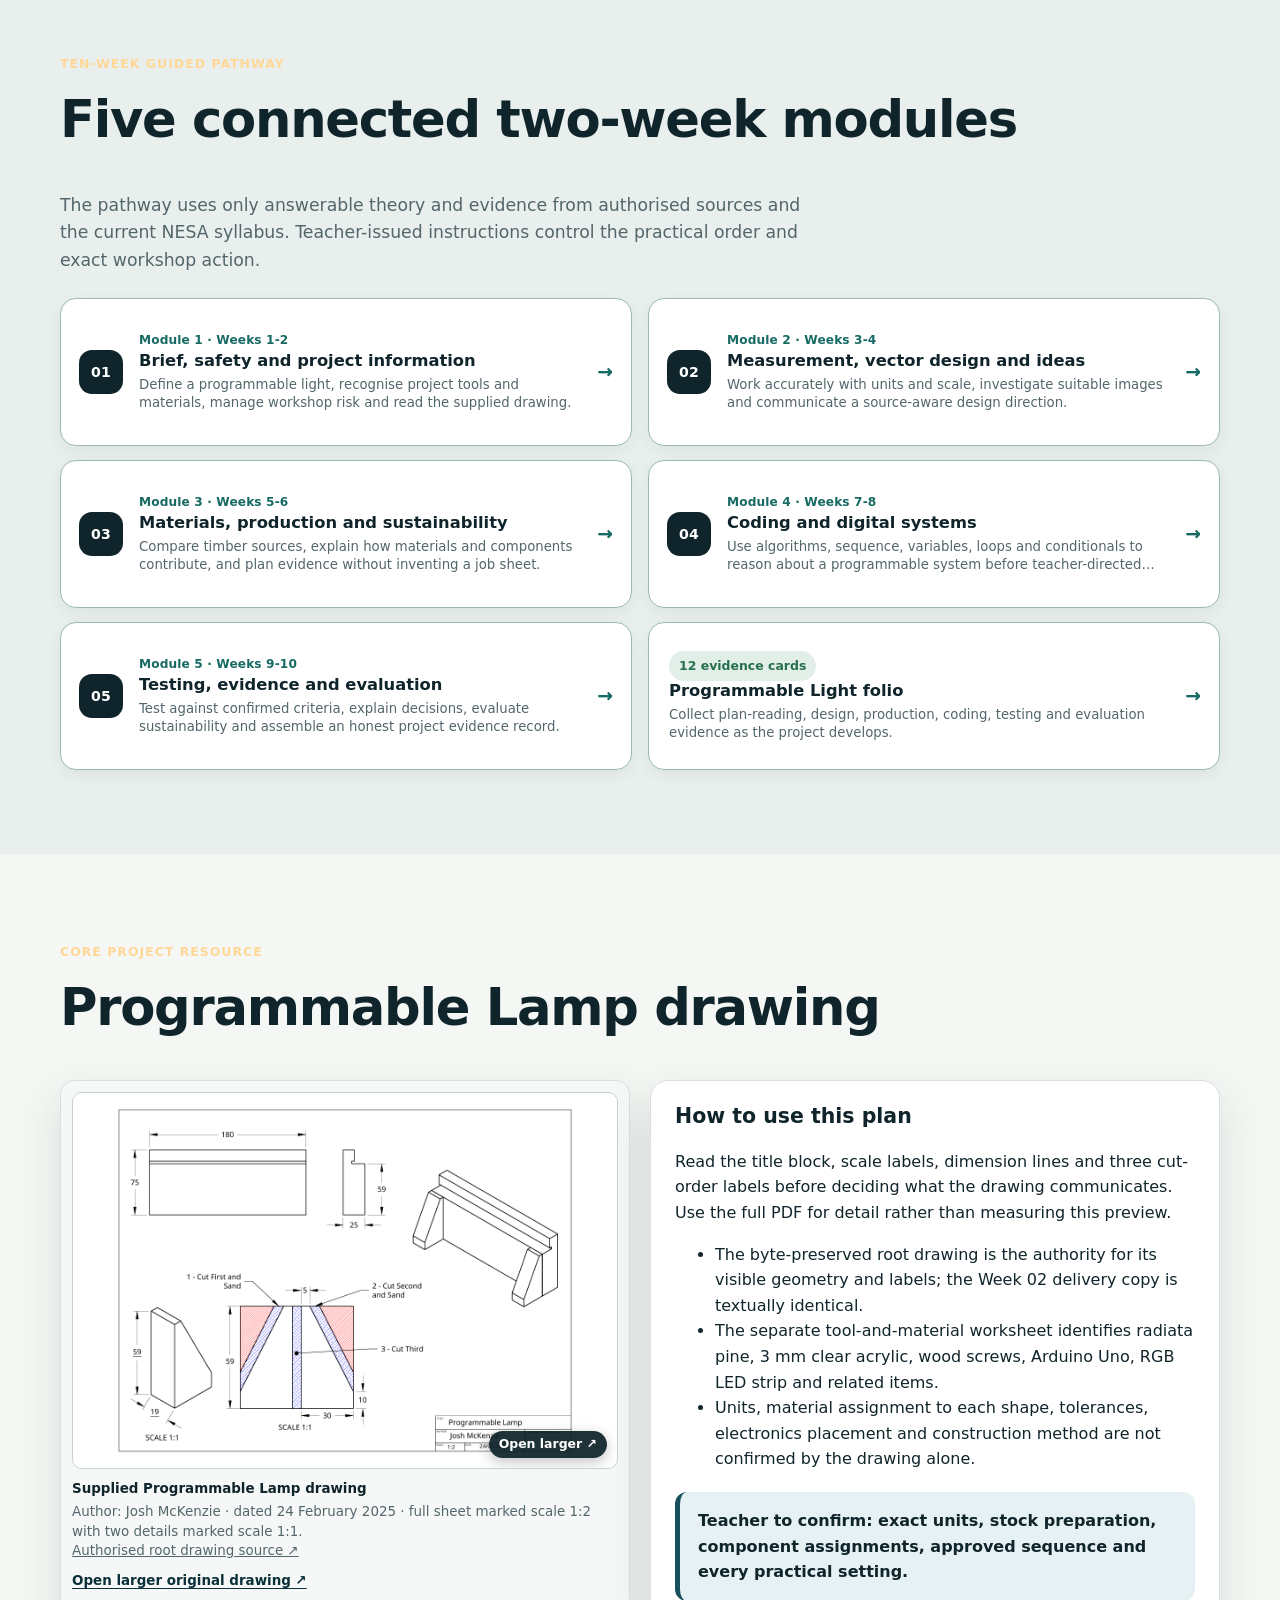
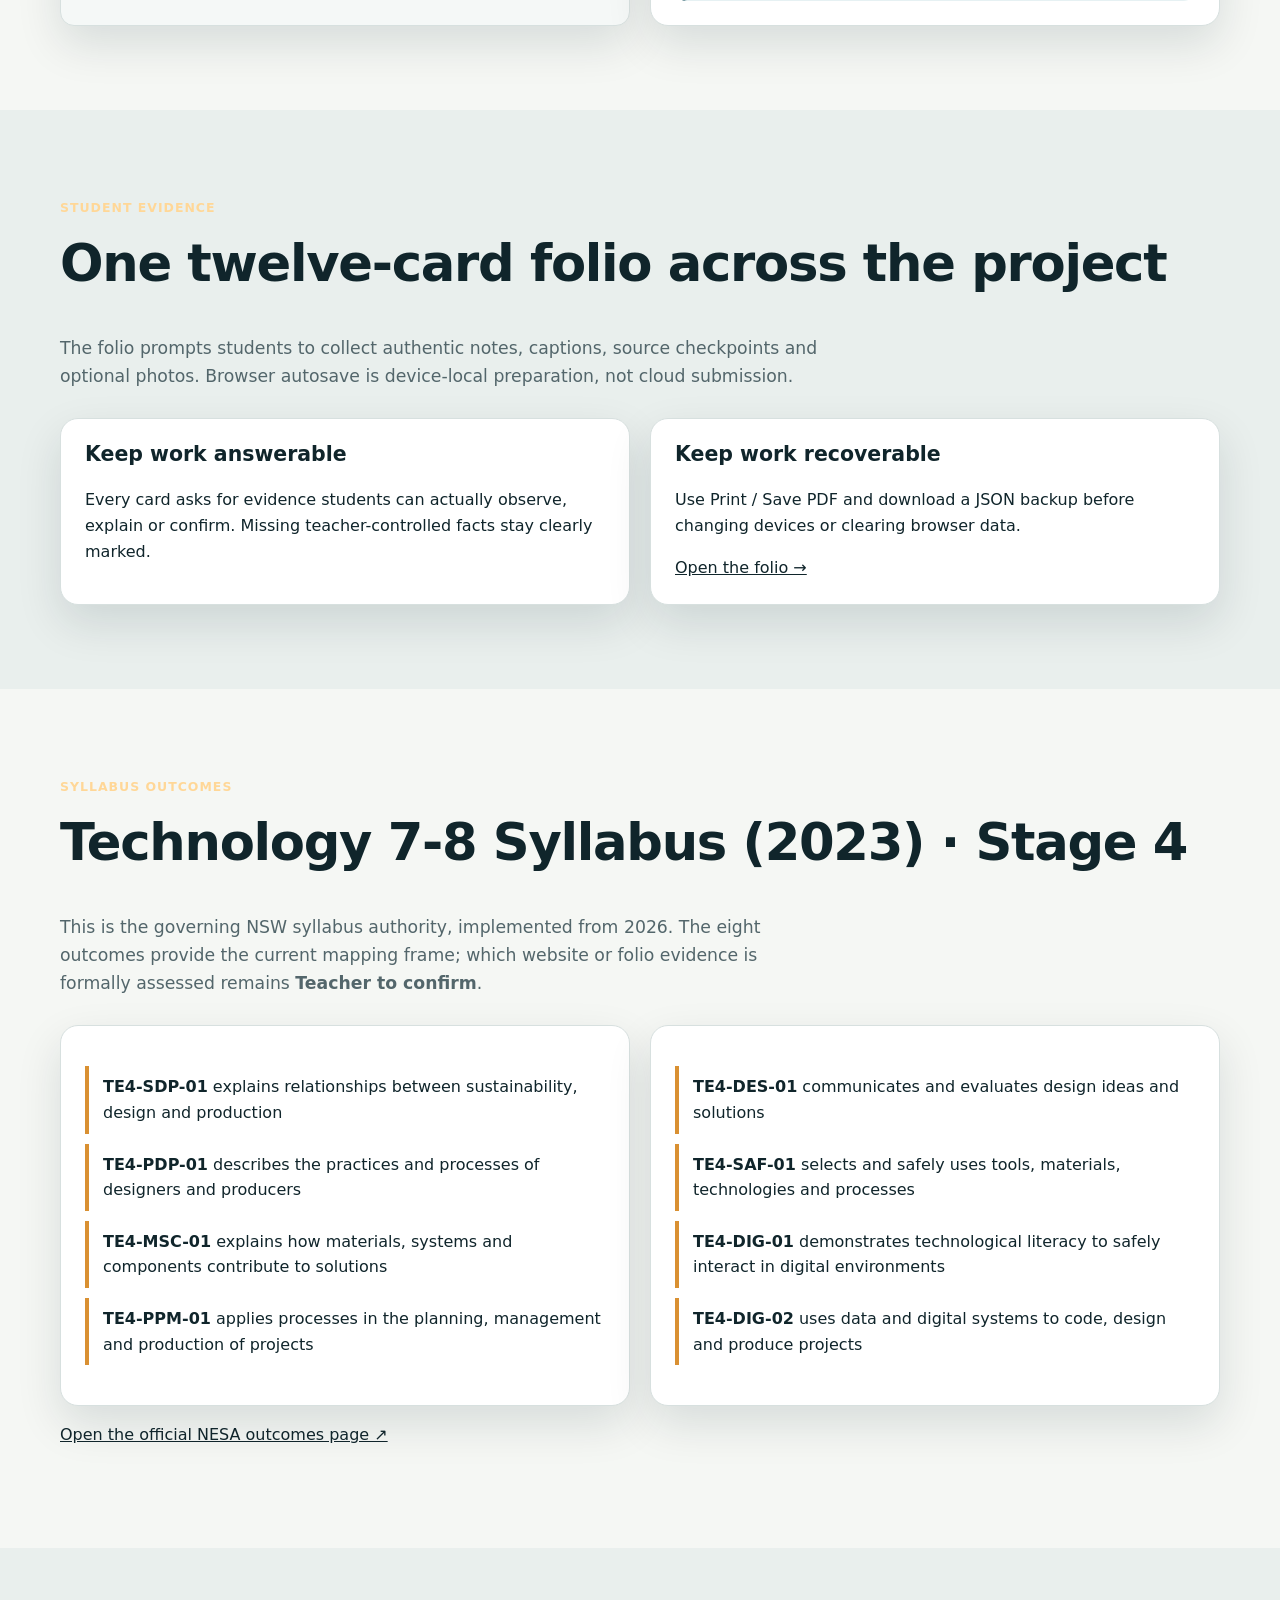
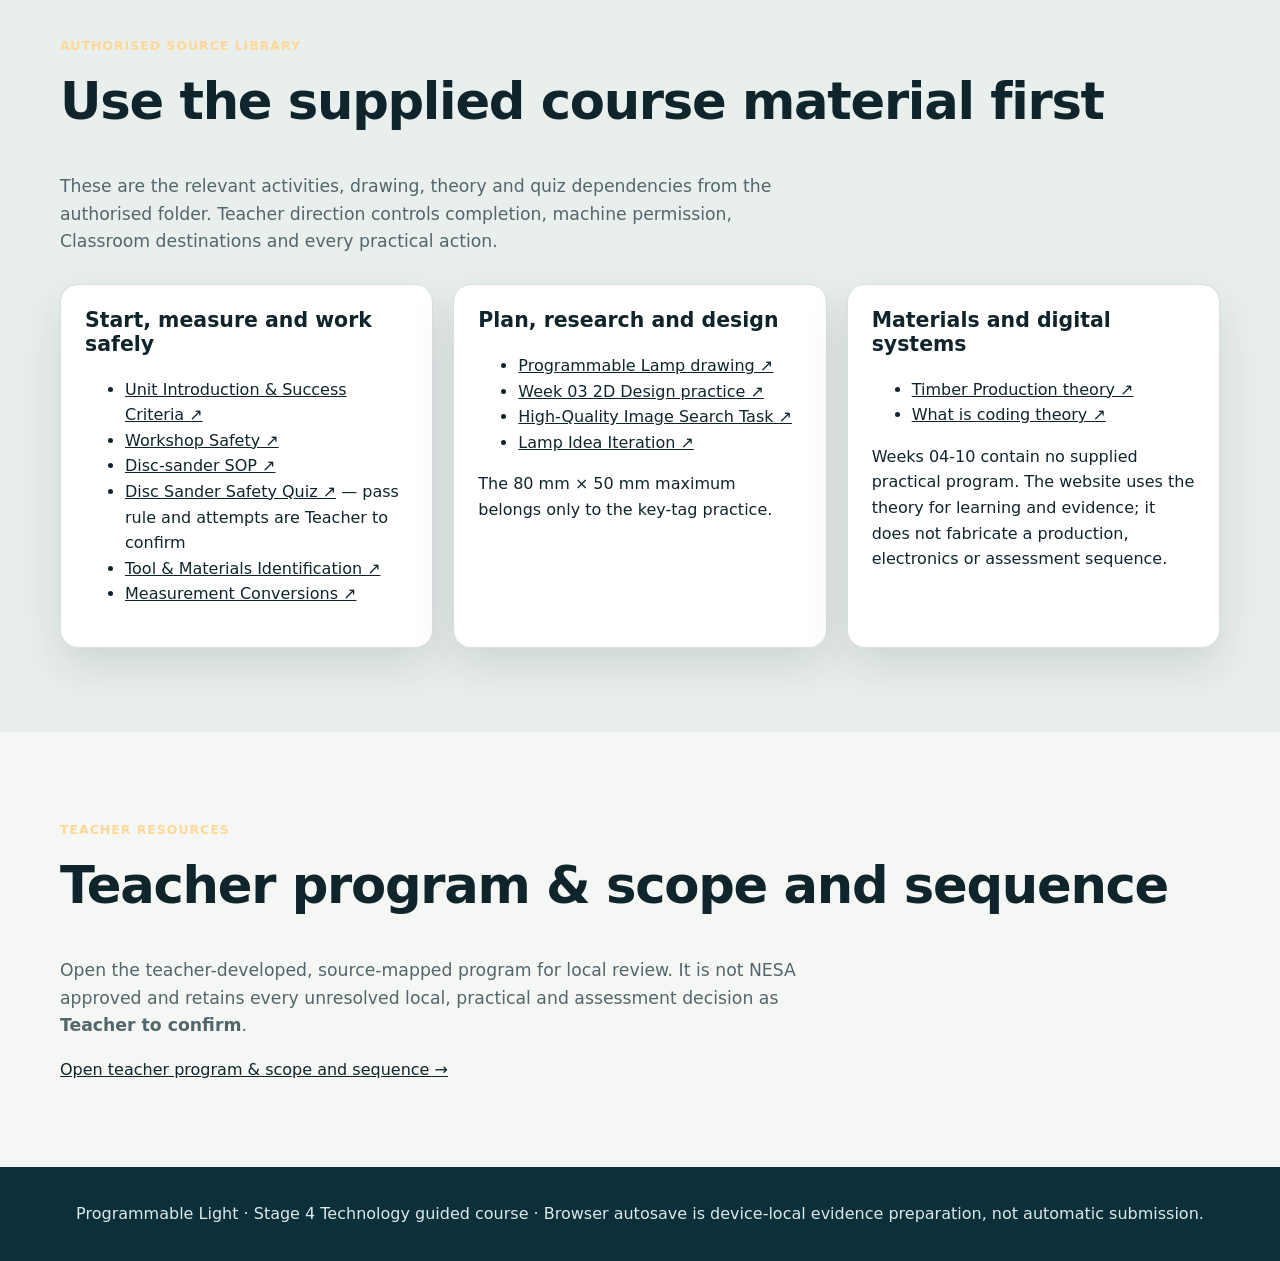
==== commit 72957ea5: "Standardise Task 33 course front page" ====
--- a/index.html
+++ b/index.html
@@ -7,16 +7,41 @@
   <title>Programmable Light | Stage 4 Technology</title>
   <link rel="stylesheet" href="guided/course.css?v=20260805d">
   <link rel="stylesheet" href="shared/sister-site.css" data-sister-site-styles>
+  <link rel="stylesheet" href="course-family-hero.css">
   <script src="shared/hub-navigation.js" defer></script>
-</head>
+  <link rel="stylesheet" href="course-family-intro.css">
+<link rel="stylesheet" href="module-pathway.css"></head>
 <body>
   <a class="skip-link" href="#main-content">Skip to course content</a>
   <header class="site-header"><div class="nav-wrap"><a class="brand" href="index.html">Programmable Light</a><nav class="nav-links" aria-label="Course navigation"><a href="#pathway">Modules</a><a href="#project-plan">Project plan</a><a href="folio.html">Folio</a><a href="#outcomes">Outcomes</a><a href="teacher-resources.html">Teacher program</a></nav></div></header>
 
-  <section class="hero sister-hero"><div class="hero-inner"><div class="hero-copy"><p class="eyebrow">Stage 4 Technology guided course</p><h1>Programmable Light</h1><p>Investigate, design and communicate a timber-and-acrylic light that brings together materials, an Arduino Uno, an RGB LED strip and code.</p><div class="hero-actions"><a class="btn" href="module.html?module=1">Begin Weeks 1-2</a><a class="btn secondary" href="assets/plans/programmable-lamp-drawing.pdf" target="_blank" rel="noopener">Open project plan</a><a class="btn secondary" href="folio.html">Open project folio</a><a class="btn secondary" href="youtube-library/video-library.html">Open video learning</a></div></div><figure class="hero-showcase"><a class="zoomable-infographic" href="assets/programmable-light-hero.png" target="_blank" rel="noopener" aria-label="Open the Programmable Light course illustration at full size"><img src="assets/programmable-light-hero.png" alt="Illustration of a timber and clear-acrylic programmable light with colour illumination, an Arduino Uno and design evidence"><span class="infographic-open-label">Open larger <span aria-hidden="true">↗</span></span></a><figcaption>Project overview illustration. The supplied drawing, teacher demonstrations and class-agreed criteria control exact practical details.</figcaption></figure></div></section>
+  <section class="hero sister-hero course-family-hero"><div class="hero-inner course-family-hero-inner"><div class="hero-copy"><p class="eyebrow">Stage 4 Technology guided course</p><h1>Programmable Light</h1><p>Investigate, design and communicate a timber-and-acrylic light that brings together materials, an Arduino Uno, an RGB LED strip and code.</p><div class="hero-actions"><a class="btn" href="module.html?module=1">Begin Weeks 1–2</a><a class="btn secondary" href="folio.html">Open Project Folio</a><a class="btn secondary" href="assets/plans/programmable-lamp-drawing.pdf" target="_blank" rel="noopener">Open Plans</a></div></div><figure class="hero-showcase"><a class="zoomable-infographic" href="assets/programmable-light-hero.png" target="_blank" rel="noopener" aria-label="Open the Programmable Light course illustration at full size"><img src="assets/programmable-light-hero.png" alt="Illustration of a timber and clear-acrylic programmable light with colour illumination, an Arduino Uno and design evidence"><span class="infographic-open-label">Open larger <span aria-hidden="true">↗</span></span></a><figcaption>Project overview illustration. The supplied drawing, teacher demonstrations and class-agreed criteria control exact practical details.</figcaption></figure></div></section>
 
   <main id="main-content">
-    <section class="section"><p class="eyebrow">How the course works</p><h2>Learn, check, apply and keep evidence</h2><p class="section-intro">Every two-week module has three substantive theory sections. Each named section has ten source-grounded knowledge checks, followed by written evidence that autosaves on this browser and device.</p><div class="grid three" style="margin-top:28px"><article class="card"><span class="status-pill">1 · Learn</span><h3>Read and inspect</h3><p>Use the supplied sources, project plan and current Stage 4 Technology ideas to build accurate understanding.</p></article><article class="card"><span class="status-pill">2 · Apply</span><h3>Check and explain</h3><p>Use feedback to correct misconceptions, then connect the theory to your own observations and decisions.</p></article><article class="card"><span class="status-pill">3 · Keep</span><h3>Save useful evidence</h3><p>Autosave supports work on this device. Use Print / Save PDF and the folio backup to keep evidence outside the webpage.</p></article></div><div class="card pending" style="margin-top:22px"><strong>Source boundary:</strong> the authorised folder supplies early-week activities, the project drawing, tools and materials, coding and timber-production theory. It does not supply a complete practical sequence for Weeks 4-10, circuit or machine settings, formal assessment details, or final class criteria. Those remain <strong>Teacher to confirm</strong>.</div></section>
+    <section class="course-family-intro" aria-labelledby="course-family-intro-title">
+  <div class="course-family-intro__inner">
+    <header class="course-family-intro__heading">
+      <p class="course-family-intro__eyebrow">The project</p>
+      <h2 id="course-family-intro-title">Programmable Light</h2>
+      <p class="course-family-intro__lede">Investigate, design and communicate a timber-and-acrylic light that brings together materials, an Arduino Uno, an RGB LED strip and code.</p>
+    </header>
+    <div class="course-family-intro__routine">
+      <div class="course-family-intro__routine-heading">
+        <p class="course-family-intro__eyebrow">How the course works</p>
+        <h3>Learn, check, apply and keep evidence</h3>
+        <p>Every two-week module has three substantive theory sections, source-grounded checks and written evidence.</p>
+      </div>
+      <div class="course-family-intro__cards">
+      <article class="course-family-intro__card"><h4>1. Read and inspect</h4><p>Use the supplied sources, project plan and current Stage 4 Technology ideas to build accurate understanding.</p></article>
+      <article class="course-family-intro__card"><h4>2. Practise</h4><p>Use the knowledge checks and feedback to correct misconceptions.</p></article>
+      <article class="course-family-intro__card"><h4>3. Apply</h4><p>Connect the theory to your own observations and decisions in the project.</p></article>
+      <article class="course-family-intro__card"><h4>4. Review and save</h4><p>Use Print / Save PDF and the folio backup to keep evidence outside the webpage.</p></article>
+      </div>
+    </div>
+    <p class="course-family-intro__evidence"><strong>Student evidence.</strong> Written evidence autosaves on this browser and device. Browser storage is a working copy, not cloud submission.</p>
+    <p class="course-family-intro__boundary">Source boundary: the authorised folder does not supply a complete practical sequence for Weeks 4&#226;€“10, circuit or machine settings, formal assessment details or final class criteria. Those remain Teacher to confirm.</p>
+  </div>
+</section>
 
     <section class="section tint" id="pathway"><div class="section-inner"><p class="eyebrow">Ten-week guided pathway</p><h2>Five connected two-week modules</h2><p class="section-intro">The pathway uses only answerable theory and evidence from authorised sources and the current NESA syllabus. Teacher-issued instructions control the practical order and exact workshop action.</p><div class="grid three module-map">
       <article class="card module-card"><span class="stage">Module 1 · Weeks 1-2</span><h3>Brief, safety and project information</h3><p>Define a programmable light, recognise project tools and materials, manage workshop risk and read the supplied drawing.</p><a class="module-link" href="module.html?module=1">Open module →</a></article>
--- a/guided/course.css
+++ b/guided/course.css
@@ -144,6 +144,11 @@
 .progress-panel { margin: -28px auto 28px; position: relative; }
 .progress-track { height: 10px; background: #dae3e1; border-radius: 999px; overflow: hidden; }
 .progress-fill { height: 100%; width: 0; background: linear-gradient(90deg, var(--amber), #efbb62); transition: width .2s ease; }
+.module-support { display: grid; grid-template-columns: minmax(0, 1fr) auto; gap: 24px; align-items: center; margin-bottom: 28px; background: linear-gradient(135deg, #fff, #edf5f3); }
+.module-support h2 { margin-bottom: 8px; font-size: clamp(1.65rem, 4vw, 2.35rem); }
+.module-support p { max-width: 68ch; margin-bottom: 0; color: var(--muted); }
+.module-support__actions { display: flex; flex-direction: column; gap: 10px; min-width: 245px; }
+.module-support__actions .btn { text-align: center; }
 .student-grid { display: grid; grid-template-columns: 1fr 1fr; gap: 16px; }
 label { font-weight: 750; }
 input[type="text"], input[type="password"], select, textarea {
@@ -241,6 +246,17 @@
 .plan-open-link, .plan-download-link { color: var(--steel-dark); font-weight: 850; text-underline-offset: 3px; }
 .plan-open-link:focus-visible, .plan-download-link:focus-visible { outline: 3px solid var(--amber); outline-offset: 3px; }
 .callout { margin: 20px 0 0; padding: 16px 18px; border-radius: 12px; background: #e6f1f3; border-left: 5px solid var(--steel); font-weight: 750; }
+.topic-video { clear: both; display: grid; grid-template-columns: minmax(0, 1.1fr) minmax(260px, .9fr); gap: 20px; align-items: stretch; margin: 28px 0 4px; padding: 20px; border: 1px solid #bfd3d0; border-radius: 16px; background: #f1f7f5; }
+.topic-video__copy { min-width: 0; }
+.topic-video__copy .eyebrow { margin-bottom: 7px; color: var(--steel); }
+.topic-video__copy h3 { margin-bottom: 8px; }
+.topic-video__copy p { margin: 7px 0; }
+.topic-video__play { margin-top: 8px; }
+.topic-video__external { display: inline-block; margin: 10px 0 0 10px; color: var(--steel-dark); font-weight: 850; text-underline-offset: 3px; }
+.topic-video__player { position: relative; display: grid; min-height: 220px; overflow: hidden; border-radius: 12px; background: var(--steel-dark); color: white; place-items: center; }
+.topic-video__player img { width: 100%; height: 100%; min-height: 220px; object-fit: cover; opacity: .64; }
+.topic-video__player span { position: absolute; inset: auto 14px 14px; padding: 7px 10px; border-radius: 8px; background: rgba(6, 28, 34, .9); font-size: .82rem; font-weight: 750; text-align: center; }
+.topic-video__player iframe { width: 100%; height: 100%; min-height: 220px; border: 0; }
 .check-group { margin-top: 26px; padding: 20px; border: 1px solid var(--line); border-radius: 14px; background: #f8fbfb; }
 .check-group[id], #knowledge-checks { scroll-margin-top: 92px; }
 .check-group > h3 { margin-top: 4px; color: var(--ink); }
@@ -387,6 +403,8 @@
   .hero { min-height: 630px; background-position: 62% center; }
   .hero-copy { padding: 70px 0; }
   .student-grid { grid-template-columns: 1fr; }
+  .module-support, .topic-video { grid-template-columns: 1fr; }
+  .module-support__actions { min-width: 0; }
   .teacher-two-column, .teacher-module__grid, .resource-grid { grid-template-columns: 1fr; }
   .record-list, .mapping-grid { grid-template-columns: 1fr; }
   .confirm-record { grid-template-columns: 1fr 1fr; }
@@ -414,7 +432,7 @@
 }
 
 @media print {
-  .site-header, .skip-link, .hero-actions, .button-row, .clarification-button, .question-help, .module-nav, .infographic-open-label, footer { display: none !important; }
+  .site-header, .skip-link, .hero-actions, .button-row, .clarification-button, .question-help, .module-nav, .infographic-open-label, .topic-video, footer { display: none !important; }
   body { background: white; font-size: 11pt; }
   .module-hero { color: black; background: white; padding: 20px 0; }
   .module-main, .folio-main { width: 100%; padding: 0; }
--- a/shared/sister-site.css
+++ b/shared/sister-site.css
@@ -0,0 +1,340 @@
+:root {
+  --hub-ink: #173f28;
+  --hub-paper: #fffaf1;
+}
+
+.course-family-nav {
+  background: var(--hub-paper);
+  border-top: 2px solid #17231b;
+  border-bottom: 1px solid #e6ddce;
+  color: var(--hub-ink);
+  font-family: Inter, ui-sans-serif, system-ui, -apple-system, BlinkMacSystemFont, "Segoe UI", sans-serif;
+  position: sticky;
+  top: 0;
+  width: 100%;
+  z-index: 1000;
+}
+
+.course-family-nav *,
+.course-family-nav *::before,
+.course-family-nav *::after { box-sizing: border-box; }
+
+.course-family-nav__inner {
+  align-items: center;
+  display: flex;
+  gap: 1.15rem 2rem;
+  margin: 0 auto;
+  max-width: 1380px;
+  min-height: 82px;
+  padding: 0.8rem 1.25rem;
+}
+
+.course-family-nav__brand {
+  align-items: center;
+  color: var(--hub-ink);
+  display: inline-flex;
+  flex: 0 0 auto;
+  font-size: 1.05rem;
+  font-weight: 900;
+  gap: 0.7rem;
+  line-height: 1.2;
+  text-decoration: none;
+}
+
+.course-family-nav__mark {
+  align-items: center;
+  background: #d9952f;
+  border-radius: 50%;
+  color: #173f28;
+  display: inline-flex;
+  font-size: 0.72rem;
+  font-weight: 950;
+  height: 42px;
+  justify-content: center;
+  letter-spacing: -0.04em;
+  width: 42px;
+}
+
+.course-family-nav__mark--light { font-size: 1.2rem; letter-spacing: 0; }
+
+.course-family-nav__links {
+  align-items: center;
+  display: flex;
+  flex: 1 1 auto;
+  flex-wrap: wrap;
+  gap: 0.25rem 0.4rem;
+}
+
+.course-family-nav__links a {
+  border-radius: 12px;
+  color: var(--hub-ink);
+  display: inline-flex;
+  font-size: 1rem;
+  font-weight: 850;
+  line-height: 1.2;
+  padding: 0.78rem 0.85rem;
+  text-decoration: none;
+  white-space: nowrap;
+}
+
+.course-family-nav__links a:hover,
+.course-family-nav__links a:focus-visible {
+  background: #edf1e8;
+  color: #102f1d;
+  outline: 3px solid #d7dfd2;
+  outline-offset: 2px;
+}
+
+.course-family-nav__links a[aria-current="page"] {
+  background: #e6eee4;
+  color: #173f28;
+}
+
+.has-course-family-nav .site-header { display: none; }
+
+@media (max-width: 780px) {
+  .course-family-nav { position: relative; }
+  .course-family-nav__inner { display: grid; gap: 0.6rem; min-height: 0; padding: 0.7rem 0.8rem 0.55rem; }
+  .course-family-nav__brand { font-size: 1rem; }
+  .course-family-nav__mark { height: 36px; width: 36px; }
+  .course-family-nav__links { flex-wrap: nowrap; margin-inline: -0.8rem; overflow-x: auto; padding: 0 0.8rem 0.45rem; scrollbar-width: thin; }
+  .course-family-nav__links a { flex: 0 0 auto; font-size: 0.92rem; padding: 0.62rem 0.72rem; }
+}
+
+@media print {
+  .course-family-nav { display: none !important; }
+}
+
+.sister-hero {
+  --hero-start: #173f55;
+  --hero-end: #2f6b7e;
+  --hero-accent: #f0bd67;
+  background:
+    radial-gradient(circle at 82% 18%, color-mix(in srgb, var(--hero-accent) 24%, transparent), transparent 34%),
+    linear-gradient(135deg, var(--hero-start) 0%, var(--hero-end) 100%);
+  color: #fff;
+  isolation: isolate;
+  overflow: hidden;
+  position: relative;
+}
+
+.sister-hero::before {
+  background: linear-gradient(115deg, rgba(255, 255, 255, 0.09), transparent 38%, rgba(255, 255, 255, 0.04));
+  content: "";
+  inset: 0;
+  pointer-events: none;
+  position: absolute;
+  z-index: -1;
+}
+
+.sister-hero .hero-inner,
+.sister-hero.hero.content-section {
+  align-items: center;
+  display: grid;
+  gap: clamp(2rem, 4vw, 3.5rem);
+  grid-template-columns: minmax(0, 1.06fr) minmax(320px, 0.94fr);
+  margin: 0 auto;
+  max-width: 1240px;
+  min-height: 520px;
+  padding: clamp(2.8rem, 5vw, 4.5rem) clamp(1.25rem, 5vw, 4rem);
+}
+
+.sister-hero .hero-copy {
+  max-width: 680px;
+  min-width: 0;
+}
+
+.sister-hero .eyebrow {
+  color: color-mix(in srgb, var(--hero-accent) 78%, #fff);
+  font-size: clamp(0.78rem, 1.4vw, 0.95rem);
+  font-weight: 900;
+  letter-spacing: 0.14em;
+  margin: 0 0 1rem;
+  text-transform: uppercase;
+}
+
+.sister-hero h1 {
+  color: #fff;
+  font-size: clamp(3rem, 5.4vw, 4.75rem);
+  letter-spacing: -0.045em;
+  line-height: 0.98;
+  margin: 0;
+  max-width: 12ch;
+  text-wrap: balance;
+}
+
+.sister-hero .hero-subtitle,
+.sister-hero .hero-lede,
+.sister-hero .hero-copy > p:not(.eyebrow) {
+  color: rgba(255, 255, 255, 0.91);
+  font-size: clamp(1.05rem, 2vw, 1.32rem);
+  line-height: 1.55;
+  margin: 1.15rem 0 0;
+  max-width: 60ch;
+}
+
+.sister-hero .hero-intro {
+  color: rgba(255, 255, 255, 0.76) !important;
+  font-size: 1rem !important;
+  margin-top: 0.75rem !important;
+}
+
+.sister-hero .hero-actions {
+  align-items: stretch;
+  display: flex;
+  flex-wrap: wrap;
+  gap: 0.75rem;
+  margin-top: 1.75rem;
+}
+
+.sister-hero .hero-actions a {
+  align-items: center;
+  background: rgba(255, 255, 255, 0.96);
+  border: 1px solid rgba(255, 255, 255, 0.58);
+  border-radius: 13px;
+  box-shadow: 0 12px 26px rgba(6, 23, 33, 0.14);
+  color: var(--hub-ink);
+  display: inline-flex;
+  flex: 1 1 185px;
+  font-size: 0.98rem;
+  font-weight: 850;
+  justify-content: center;
+  line-height: 1.2;
+  margin: 0;
+  min-height: 50px;
+  padding: 0.8rem 1rem;
+  text-align: center;
+  text-decoration: none;
+}
+
+.sister-hero .hero-actions a:first-child {
+  background: var(--hero-accent);
+  border-color: color-mix(in srgb, var(--hero-accent) 72%, #fff);
+  color: #17232b;
+}
+
+.sister-hero .hero-actions a:hover,
+.sister-hero .hero-actions a:focus-visible {
+  box-shadow: 0 14px 30px rgba(4, 18, 28, 0.24);
+  outline: 3px solid rgba(255, 255, 255, 0.48);
+  outline-offset: 3px;
+  transform: translateY(-2px);
+}
+
+.sister-hero .hero-showcase,
+.sister-hero .hero-media {
+  aspect-ratio: 4 / 3;
+  background: rgba(255, 255, 255, 0.1);
+  border: 1px solid rgba(255, 255, 255, 0.26);
+  border-radius: 28px;
+  box-shadow: 0 28px 60px rgba(3, 18, 28, 0.32);
+  margin: 0;
+  max-height: 430px;
+  min-height: 330px;
+  overflow: hidden;
+  position: relative;
+  width: 100%;
+}
+
+.sister-hero .hero-media {
+  display: block;
+}
+
+.sister-hero .hero-showcase img,
+.sister-hero .hero-media img {
+  display: block !important;
+  height: 100% !important;
+  margin: 0 !important;
+  max-height: none !important;
+  max-width: none !important;
+  object-fit: cover !important;
+  object-position: center !important;
+  inset: 0 !important;
+  position: absolute !important;
+  width: 100% !important;
+}
+
+.sister-hero .hero-showcase.hero-image-contain img,
+.sister-hero .hero-media.hero-image-contain img {
+  object-fit: contain !important;
+  padding: 1rem;
+}
+
+.sister-hero .hero-image-note,
+.sister-hero .hero-media figcaption {
+  background: linear-gradient(180deg, transparent, rgba(7, 19, 27, 0.82));
+  bottom: 0;
+  color: rgba(255, 255, 255, 0.9);
+  font-size: 0.78rem;
+  left: 0;
+  line-height: 1.35;
+  margin: 0;
+  padding: 2.4rem 1rem 0.8rem;
+  position: absolute;
+  right: 0;
+}
+
+.sister-hero .hero-badges,
+.sister-hero .hero-pills {
+  display: none;
+}
+
+@media (max-width: 820px) {
+  .sister-hero .hero-inner,
+  .sister-hero.hero.content-section {
+    gap: 1.75rem;
+    grid-template-columns: minmax(0, 1fr);
+    min-height: auto;
+    padding: 3rem 1.1rem 2.4rem;
+  }
+
+  .sister-hero h1 {
+    font-size: clamp(2.65rem, 12vw, 4.1rem);
+    max-width: 100%;
+  }
+
+  .sister-hero .hero-actions {
+    display: grid;
+    grid-template-columns: minmax(0, 1fr);
+  }
+
+  .sister-hero .hero-actions a {
+    width: 100%;
+  }
+
+  .sister-hero .hero-showcase,
+  .sister-hero .hero-media {
+    aspect-ratio: 16 / 10;
+    min-height: 245px;
+  }
+}
+
+@media (max-width: 520px) {
+  .hub-return-inner {
+    align-items: flex-start;
+    flex-direction: column;
+    gap: 0.1rem;
+    padding: 0.45rem 0.8rem;
+  }
+
+  .hub-return-link {
+    padding-left: 0.25rem;
+  }
+
+  .hub-course-label {
+    padding-left: 2rem;
+    white-space: normal;
+  }
+
+  .sister-hero .hero-subtitle,
+  .sister-hero .hero-lede,
+  .sister-hero .hero-copy > p:not(.eyebrow) {
+    font-size: 1.04rem;
+  }
+}
+
+@media print {
+  .hub-return-bar {
+    display: none !important;
+  }
+}
--- a/course-family-hero.css
+++ b/course-family-hero.css
@@ -0,0 +1,285 @@
+/* Shared homepage hero geometry for Steve's non-VET course family. */
+.course-family-hero {
+  --family-hero-height: 600px;
+  --family-hero-media-height: 360px;
+  display: block !important;
+  height: var(--family-hero-height) !important;
+  isolation: isolate;
+  margin: 0 !important;
+  max-width: none !important;
+  max-height: var(--family-hero-height) !important;
+  min-height: var(--family-hero-height) !important;
+  overflow: hidden;
+  padding: 0 !important;
+  position: relative;
+  width: 100% !important;
+}
+
+.course-family-hero .course-family-hero-inner {
+  align-items: center !important;
+  display: grid !important;
+  gap: 48px !important;
+  grid-template-columns: minmax(0, 1fr) minmax(360px, 440px) !important;
+  margin: 0 auto !important;
+  max-width: 1240px !important;
+  min-height: var(--family-hero-height) !important;
+  padding: 56px 40px !important;
+  width: calc(100% - 32px) !important;
+}
+
+.course-family-hero .hero-copy {
+  max-width: 680px !important;
+  min-width: 0;
+  padding: 0 !important;
+  width: 100% !important;
+}
+
+.course-family-hero .eyebrow {
+  font-size: 0.82rem !important;
+  font-weight: 900 !important;
+  letter-spacing: 0.14em !important;
+  line-height: 1.35 !important;
+  margin: 0 0 14px !important;
+  text-transform: uppercase;
+}
+
+.course-family-hero h1 {
+  font-size: clamp(3rem, 5vw, 4.5rem) !important;
+  font-weight: 900 !important;
+  letter-spacing: -0.045em !important;
+  line-height: 1 !important;
+  margin: 0 !important;
+  max-width: 15ch !important;
+  text-wrap: balance;
+}
+
+.course-family-hero .hero-subtitle,
+.course-family-hero .hero-lede,
+.course-family-hero .lede,
+.course-family-hero .hero-copy > p:not(.eyebrow) {
+  font-size: 1.12rem !important;
+  line-height: 1.55 !important;
+  margin: 18px 0 0 !important;
+  max-width: 58ch !important;
+}
+
+.course-family-hero .hero-actions,
+.course-family-hero .actions {
+  align-items: stretch !important;
+  display: grid !important;
+  gap: 12px !important;
+  grid-template-columns: repeat(2, minmax(0, 1fr)) !important;
+  margin: 26px 0 0 !important;
+  max-width: 540px !important;
+  width: 100% !important;
+}
+
+.course-family-hero .hero-actions > a,
+.course-family-hero .actions > a {
+  align-items: center !important;
+  border: 1px solid rgba(255, 255, 255, 0.58) !important;
+  border-radius: 12px !important;
+  box-shadow: 0 12px 26px rgba(6, 23, 33, 0.14) !important;
+  display: flex !important;
+  font-size: 0.98rem !important;
+  font-weight: 850 !important;
+  justify-content: center !important;
+  line-height: 1.2 !important;
+  margin: 0 !important;
+  min-height: 52px !important;
+  padding: 13px 16px !important;
+  text-align: center !important;
+  text-decoration: none !important;
+  width: 100% !important;
+}
+
+.course-family-hero .hero-actions > a:first-child,
+.course-family-hero .actions > a:first-child {
+  background: var(--family-action-primary, var(--hero-accent, var(--teal, #f0bd67))) !important;
+  color: var(--family-action-primary-ink, #17232b) !important;
+}
+
+.course-family-hero .hero-actions > a:nth-child(n + 2),
+.course-family-hero .actions > a:nth-child(n + 2) {
+  background: rgba(255, 255, 255, 0.96) !important;
+  color: var(--family-action-secondary-ink, #102b3d) !important;
+}
+
+.course-family-hero .hero-actions > a:nth-child(3),
+.course-family-hero .actions > a:nth-child(3) {
+  grid-column: 1 / -1;
+}
+
+.course-family-hero .hero-actions > a:hover,
+.course-family-hero .hero-actions > a:focus-visible,
+.course-family-hero .actions > a:hover,
+.course-family-hero .actions > a:focus-visible {
+  box-shadow: 0 14px 30px rgba(4, 18, 28, 0.24) !important;
+  outline: 3px solid rgba(255, 255, 255, 0.58) !important;
+  outline-offset: 3px;
+  transform: translateY(-2px);
+}
+
+.course-family-hero .hero-plan,
+.course-family-hero .hero-showcase,
+.course-family-hero .hero-media,
+.course-family-hero .hero-image,
+.course-family-hero .course-family-hero-identity {
+  align-self: center !important;
+  aspect-ratio: auto !important;
+  background: rgba(255, 255, 255, 0.12);
+  border: 1px solid rgba(255, 255, 255, 0.28);
+  border-radius: 24px !important;
+  box-shadow: 0 24px 54px rgba(3, 18, 28, 0.28) !important;
+  display: flex !important;
+  flex-direction: column;
+  height: var(--family-hero-media-height) !important;
+  margin: 0 !important;
+  max-height: var(--family-hero-media-height) !important;
+  max-width: none !important;
+  min-height: var(--family-hero-media-height) !important;
+  overflow: hidden !important;
+  position: relative !important;
+  transform: none !important;
+  width: 100% !important;
+}
+
+.course-family-hero .hero-plan > a:first-child,
+.course-family-hero .hero-showcase > a:first-child,
+.course-family-hero .hero-media > a:first-child,
+.course-family-hero .hero-image > a:first-child {
+  display: block;
+  flex: 1 1 auto;
+  min-height: 0;
+  position: relative;
+}
+
+.course-family-hero .hero-plan img,
+.course-family-hero .hero-showcase img,
+.course-family-hero .hero-media img,
+.course-family-hero .hero-image img {
+  display: block !important;
+  flex: 1 1 auto;
+  height: 100% !important;
+  inset: auto !important;
+  margin: 0 !important;
+  max-height: none !important;
+  max-width: none !important;
+  min-height: 0;
+  object-fit: cover !important;
+  object-position: center !important;
+  padding: 0 !important;
+  position: static !important;
+  width: 100% !important;
+}
+
+.course-family-hero .hero-image-contain img {
+  object-fit: contain !important;
+  padding: 16px !important;
+}
+
+.course-family-hero figcaption,
+.course-family-hero .hero-image-note {
+  background: rgba(7, 19, 27, 0.9) !important;
+  bottom: auto !important;
+  color: rgba(255, 255, 255, 0.94) !important;
+  flex: 0 0 auto;
+  font-size: 0.78rem !important;
+  left: auto !important;
+  line-height: 1.35 !important;
+  margin: 0 !important;
+  padding: 10px 14px !important;
+  position: static !important;
+  right: auto !important;
+}
+
+.course-family-hero .course-family-hero-identity {
+  align-items: center;
+  background: linear-gradient(145deg, rgba(255, 255, 255, 0.22), rgba(255, 255, 255, 0.08));
+  color: #fff;
+  justify-content: center;
+}
+
+.course-family-hero .course-family-hero-identity span {
+  filter: drop-shadow(0 18px 28px rgba(0, 0, 0, 0.25));
+  font-size: clamp(7rem, 14vw, 11rem);
+  line-height: 1;
+}
+
+.course-family-hero .hero-proof {
+  display: none !important;
+}
+
+.course-family-hero.family-dark-hero {
+  background: var(--family-hero-surface) !important;
+  color: var(--family-hero-copy, #fff) !important;
+}
+
+.course-family-hero.family-dark-hero .eyebrow {
+  color: var(--family-hero-eyebrow, #bcebdd) !important;
+}
+
+.course-family-hero.family-dark-hero h1 {
+  color: var(--family-hero-copy, #fff) !important;
+}
+
+.course-family-hero.family-dark-hero .lede,
+.course-family-hero.family-dark-hero .hero-copy > p:not(.eyebrow) {
+  color: var(--family-hero-muted, rgba(255, 255, 255, 0.9)) !important;
+}
+
+@media (max-width: 820px) {
+  .course-family-hero {
+    height: auto !important;
+    max-height: none !important;
+    min-height: auto !important;
+  }
+
+  .course-family-hero .course-family-hero-inner {
+    gap: 28px !important;
+    grid-template-columns: minmax(0, 1fr) !important;
+    min-height: auto !important;
+    padding: 42px 20px 36px !important;
+    width: calc(100% - 20px) !important;
+  }
+
+  .course-family-hero h1 {
+    font-size: clamp(2.55rem, 12vw, 4rem) !important;
+    max-width: 100% !important;
+  }
+
+  .course-family-hero .hero-actions,
+  .course-family-hero .actions {
+    grid-template-columns: minmax(0, 1fr) !important;
+    max-width: none !important;
+  }
+
+  .course-family-hero .hero-actions > a:nth-child(3),
+  .course-family-hero .actions > a:nth-child(3) {
+    grid-column: auto;
+  }
+
+  .course-family-hero .hero-plan,
+  .course-family-hero .hero-showcase,
+  .course-family-hero .hero-media,
+  .course-family-hero .hero-image,
+  .course-family-hero .course-family-hero-identity {
+    height: 280px !important;
+    max-height: 280px !important;
+    min-height: 280px !important;
+  }
+}
+
+@media (max-width: 420px) {
+  .course-family-hero .course-family-hero-inner {
+    padding-inline: 14px !important;
+    width: 100% !important;
+  }
+}
+
+@media print {
+  .course-family-hero .hero-actions,
+  .course-family-hero .actions {
+    display: none !important;
+  }
+}
--- a/course-family-intro.css
+++ b/course-family-intro.css
@@ -0,0 +1,175 @@
+.course-family-intro {
+  box-sizing: border-box;
+  width: min(1120px, calc(100% - 40px));
+  margin: 30px auto;
+  padding: clamp(28px, 4vw, 46px);
+  color: #17324d;
+  background: #ffffff;
+  border: 1px solid #d4deea;
+  border-radius: 16px;
+  box-shadow: 0 10px 30px rgba(28, 52, 76, 0.08);
+}
+
+.course-family-intro *,
+.course-family-intro *::before,
+.course-family-intro *::after {
+  box-sizing: border-box;
+}
+
+.course-family-intro__heading {
+  max-width: 780px;
+  margin: 0 auto;
+  text-align: center;
+}
+
+.course-family-intro__eyebrow {
+  margin: 0 0 10px;
+  color: #0757a0;
+  font-size: 0.78rem;
+  font-weight: 800;
+  letter-spacing: 0.13em;
+  line-height: 1.35;
+  text-transform: uppercase;
+}
+
+.course-family-intro__heading h2,
+.course-family-intro__routine-heading h3 {
+  color: #073f76;
+  font-family: inherit;
+  font-weight: 800;
+}
+
+.course-family-intro__heading h2 {
+  margin: 0;
+  font-size: clamp(1.75rem, 3.1vw, 2.35rem);
+  line-height: 1.15;
+}
+
+.course-family-intro__lede {
+  max-width: 720px;
+  margin: 14px auto 0;
+  color: #40546b;
+  font-size: 1rem;
+  line-height: 1.7;
+}
+
+.course-family-intro__routine {
+  margin-top: 28px;
+  padding-top: 26px;
+  border-top: 1px solid #d8e1eb;
+}
+
+.course-family-intro__routine-heading {
+  max-width: 900px;
+  margin-bottom: 18px;
+}
+
+.course-family-intro__routine-heading h3 {
+  margin: 0;
+  font-size: clamp(1.35rem, 2.3vw, 1.75rem);
+  line-height: 1.25;
+}
+
+.course-family-intro__routine-heading > p:last-child {
+  margin: 10px 0 0;
+  color: #4b6077;
+  line-height: 1.65;
+}
+
+.course-family-intro__cards {
+  display: grid;
+  grid-template-columns: repeat(4, minmax(0, 1fr));
+  gap: 12px;
+  align-items: stretch;
+}
+
+.course-family-intro__card {
+  min-width: 0;
+  min-height: 150px;
+  padding: 17px 16px;
+  background: #f7f9fc;
+  border: 1px solid #d3deea;
+  border-radius: 11px;
+}
+
+.course-family-intro__card h4 {
+  margin: 0 0 8px;
+  color: #073f76;
+  font-size: 1rem;
+  font-weight: 800;
+  line-height: 1.35;
+}
+
+.course-family-intro__card p {
+  margin: 0;
+  color: #40546b;
+  font-size: 0.92rem;
+  line-height: 1.6;
+}
+
+.course-family-intro__evidence,
+.course-family-intro__boundary {
+  margin: 16px 0 0;
+  padding: 15px 16px;
+  border-radius: 10px;
+  line-height: 1.6;
+}
+
+.course-family-intro__evidence {
+  color: #3d2a00;
+  background: #fff6dc;
+  border: 1px solid #eac66a;
+}
+
+.course-family-intro__boundary {
+  color: #4b3a16;
+  background: #fbf8ef;
+  border: 1px solid #ddd2b8;
+}
+
+.course-family-intro--vet {
+  border-top: 5px solid #0e5c6c;
+  border-radius: 10px;
+  box-shadow: 0 8px 24px rgba(20, 54, 63, 0.08);
+}
+
+.course-family-intro--vet .course-family-intro__eyebrow,
+.course-family-intro--vet .course-family-intro__heading h2,
+.course-family-intro--vet .course-family-intro__routine-heading h3,
+.course-family-intro--vet .course-family-intro__card h4 {
+  color: #0b5261;
+}
+
+.course-family-intro--vet .course-family-intro__card {
+  background: #f3f8f9;
+  border-color: #c8dcdf;
+}
+
+.course-family-intro--vet .course-family-intro__evidence {
+  color: #183b43;
+  background: #eaf5f6;
+  border-color: #abd0d5;
+}
+
+@media (max-width: 900px) {
+  .course-family-intro__cards {
+    grid-template-columns: repeat(2, minmax(0, 1fr));
+  }
+}
+
+@media (max-width: 560px) {
+  .course-family-intro {
+    width: min(100% - 24px, 1120px);
+    margin: 18px auto;
+    padding: 24px 18px;
+    border-radius: 13px;
+  }
+
+  .course-family-intro__cards {
+    grid-template-columns: 1fr;
+  }
+
+  .course-family-intro__card {
+    min-height: 0;
+  }
+}
--- a/module-pathway.css
+++ b/module-pathway.css
@@ -0,0 +1,185 @@
+/* Task 33E: calm, compact module-pathway cards for non-VET course homes. */
+:where(.week-grid, .module-grid, .module-map, #module-grid, [data-module-grid], #pathway .grid) {
+  counter-reset: module-pathway;
+  display: grid !important;
+  grid-template-columns: repeat(2, minmax(0, 1fr)) !important;
+  gap: 14px 16px !important;
+  align-items: stretch !important;
+  margin-top: 24px !important;
+  padding: 0 !important;
+}
+
+:where(.module-grid, .module-map) > li {
+  list-style: none !important;
+  margin: 0 !important;
+  padding: 0 !important;
+}
+
+:where(.week-grid, .module-grid, .module-map, #module-grid, [data-module-grid], #pathway .grid)
+  > :where(.week-card, .phase-card, .module-card, .module-tile, article, a),
+:where(.module-grid, .module-map) > li > :where(.module-card, .module-tile, a) {
+  counter-increment: module-pathway;
+  position: relative !important;
+  box-sizing: border-box !important;
+  display: flex !important;
+  flex-direction: column !important;
+  justify-content: center !important;
+  width: 100% !important;
+  height: 148px !important;
+  min-height: 148px !important;
+  max-height: 148px !important;
+  margin: 0 !important;
+  padding: 16px 54px 16px 78px !important;
+  overflow: hidden !important;
+  border: 1px solid color-mix(in srgb, var(--accent, #176a63) 32%, #d6dfdd) !important;
+  border-radius: 16px !important;
+  background: #fff !important;
+  box-shadow: 0 5px 16px rgba(24, 49, 48, 0.06) !important;
+  color: var(--ink, #173436) !important;
+  text-align: left !important;
+  text-decoration: none !important;
+  transform: none !important;
+}
+
+:where(.week-grid, .module-grid, .module-map, #module-grid, [data-module-grid], #pathway .grid)
+  > :where(.week-card, .phase-card, .module-card, .module-tile, article, a)::before,
+:where(.module-grid, .module-map) > li > :where(.module-card, .module-tile, a)::before {
+  content: counter(module-pathway, decimal-leading-zero);
+  position: absolute;
+  left: 18px;
+  top: 50%;
+  display: grid;
+  width: 44px;
+  height: 44px;
+  place-items: center;
+  transform: translateY(-50%);
+  border-radius: 13px;
+  background: var(--ink, #173f4a);
+  color: #fff;
+  font-size: 0.88rem;
+  font-weight: 800;
+  line-height: 1;
+  letter-spacing: 0.01em;
+}
+
+:where(.week-grid, .module-grid, .module-map, #module-grid, [data-module-grid], #pathway .grid)
+  > :where(.week-card, .phase-card, .module-card, .module-tile, article, a):hover,
+:where(.module-grid, .module-map) > li > :where(.module-card, .module-tile, a):hover {
+  border-color: var(--accent, #176a63) !important;
+  box-shadow: 0 8px 20px rgba(24, 49, 48, 0.1) !important;
+  transform: translateY(-1px) !important;
+}
+
+:where(.week-grid, .module-grid, .module-map, #module-grid, [data-module-grid], #pathway .grid)
+  :where(.module-number, .phase-number, .number),
+.module-grid > li > .module-card > span:first-child {
+  display: none !important;
+}
+
+:where(.week-grid, .module-grid, .module-map, #module-grid, [data-module-grid], #pathway .grid)
+  :where(.stage, .module-stage),
+.course-map .module-card > p:first-of-type {
+  margin: 0 0 4px !important;
+  color: var(--accent, #176a63) !important;
+  font-size: 0.76rem !important;
+  font-weight: 800 !important;
+  line-height: 1.2 !important;
+  letter-spacing: 0.01em !important;
+  text-transform: none !important;
+}
+
+:where(.week-grid, .module-grid, .module-map, #module-grid, [data-module-grid], #pathway .grid)
+  :where(h3, strong, .phase-title) {
+  display: block;
+  margin: 0 0 5px !important;
+  color: var(--ink, #173436) !important;
+  font-size: 1.02rem !important;
+  font-weight: 800 !important;
+  line-height: 1.22 !important;
+  letter-spacing: 0 !important;
+  text-transform: none !important;
+}
+
+:where(.week-grid, .module-grid, .module-map, #module-grid, [data-module-grid], #pathway .grid)
+  :where(p:not(.module-stage):not(.stage):not(.module-outcomes)) {
+  display: -webkit-box;
+  margin: 0 !important;
+  overflow: hidden;
+  color: var(--muted, #4f6262) !important;
+  font-size: 0.83rem !important;
+  line-height: 1.35 !important;
+  -webkit-box-orient: vertical;
+  -webkit-line-clamp: 2;
+}
+
+:where(.week-grid, .module-grid, .module-map, #module-grid, [data-module-grid], #pathway .grid)
+  :where(.topics, .module-outcomes, .status) {
+  display: none !important;
+}
+
+:where(.week-grid, .module-grid, .module-map, #module-grid, [data-module-grid], #pathway .grid)
+  > :where(.week-card, .module-card, article) > a:last-child,
+:where(.week-grid, .module-grid, .module-map, #module-grid, [data-module-grid], #pathway .grid)
+  > :where(.week-card, .module-card, article) > div > a:last-child {
+  position: absolute !important;
+  inset: 0 !important;
+  z-index: 2;
+  display: block !important;
+  overflow: hidden;
+  color: transparent !important;
+  font-size: 0 !important;
+  text-decoration: none !important;
+}
+
+:where(.week-grid, .module-grid, .module-map, #module-grid, [data-module-grid], #pathway .grid)
+  > :where(.week-card, .module-card, article) > a:last-child::after,
+:where(.week-grid, .module-grid, .module-map, #module-grid, [data-module-grid], #pathway .grid)
+  > :where(.week-card, .module-card, article) > div > a:last-child::after,
+:where(.module-grid, .module-map) > :where(a, .phase-card, .module-card, .module-tile)::after,
+:where(.module-grid, .module-map) > li > :where(.module-card, .module-tile, a)::after {
+  content: "\2192";
+  position: absolute;
+  right: 18px;
+  top: 50%;
+  color: var(--accent, #176a63) !important;
+  font-size: 1.15rem !important;
+  font-weight: 700;
+  line-height: 1;
+  transform: translateY(-50%);
+}
+
+:where(.week-grid, .module-grid, .module-map, #module-grid, [data-module-grid], #pathway .grid)
+  > .module-card:has(.status-pill) {
+  counter-increment: none;
+  padding-left: 20px !important;
+}
+
+:where(.week-grid, .module-grid, .module-map, #module-grid, [data-module-grid], #pathway .grid)
+  > .module-card:has(.status-pill)::before {
+  content: none;
+}
+
+@media (max-width: 720px) {
+  :where(.week-grid, .module-grid, .module-map, #module-grid, [data-module-grid], #pathway .grid) {
+    grid-template-columns: minmax(0, 1fr) !important;
+    gap: 12px !important;
+  }
+
+  :where(.week-grid, .module-grid, .module-map, #module-grid, [data-module-grid], #pathway .grid)
+    > :where(.week-card, .phase-card, .module-card, .module-tile, article, a),
+  :where(.module-grid, .module-map) > li > :where(.module-card, .module-tile, a) {
+    height: 148px !important;
+    min-height: 148px !important;
+  max-height: 148px !important;
+    padding: 16px 50px 16px 72px !important;
+  }
+
+  :where(.week-grid, .module-grid, .module-map, #module-grid, [data-module-grid], #pathway .grid)
+    > :where(.week-card, .phase-card, .module-card, .module-tile, article, a)::before,
+  :where(.module-grid, .module-map) > li > :where(.module-card, .module-tile, a)::before {
+    left: 16px;
+    width: 40px;
+    height: 40px;
+    border-radius: 12px;
+  }
+}
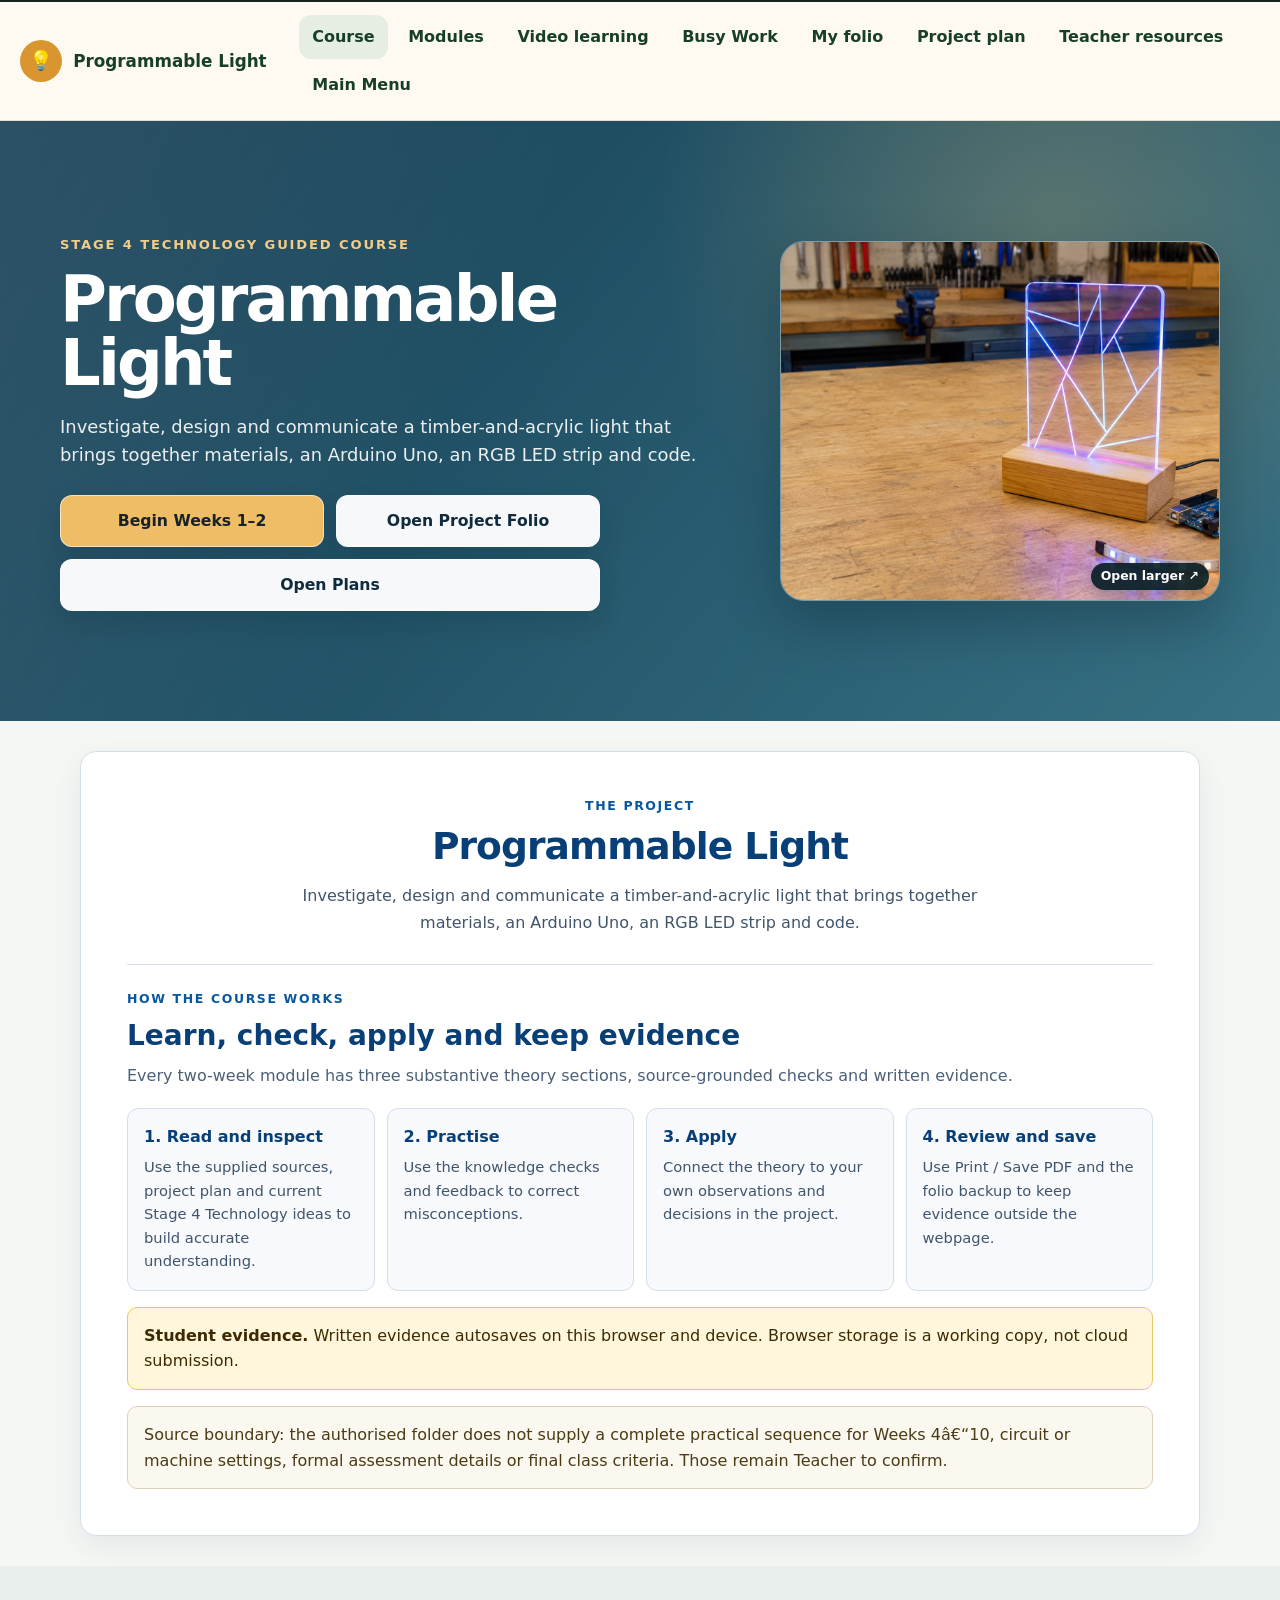
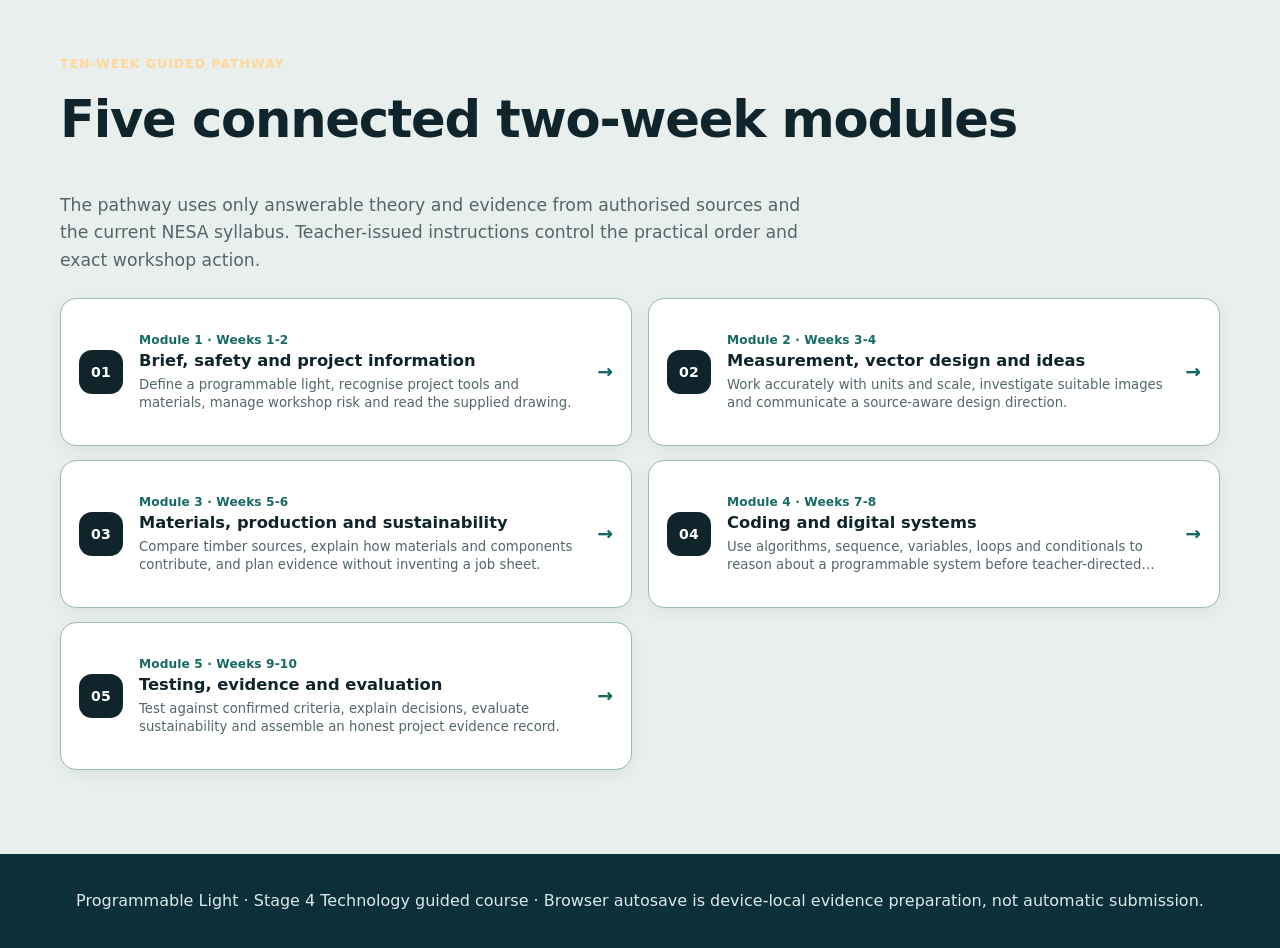
==== commit 89c04ee9: "Align front page with approved course standard" ====
--- a/index.html
+++ b/index.html
@@ -8,6 +8,7 @@
   <link rel="stylesheet" href="guided/course.css?v=20260805d">
   <link rel="stylesheet" href="shared/sister-site.css" data-sister-site-styles>
   <link rel="stylesheet" href="course-family-hero.css">
+  <link rel="stylesheet" href="front-page-cleanup.css">
   <script src="shared/hub-navigation.js" defer></script>
   <link rel="stylesheet" href="course-family-intro.css">
 <link rel="stylesheet" href="module-pathway.css"></head>
--- a/front-page-cleanup.css
+++ b/front-page-cleanup.css
@@ -0,0 +1,8 @@
+/* Task 34: the front page is an orientation and module entry point, not a resource directory. */
+.course-family-hero figcaption { display: none !important; }
+.module-map .module-card:last-child { display: none !important; }
+#project-plan,
+#project-plan + .section,
+#outcomes,
+#sources,
+#teacher-resources { display: none !important; }
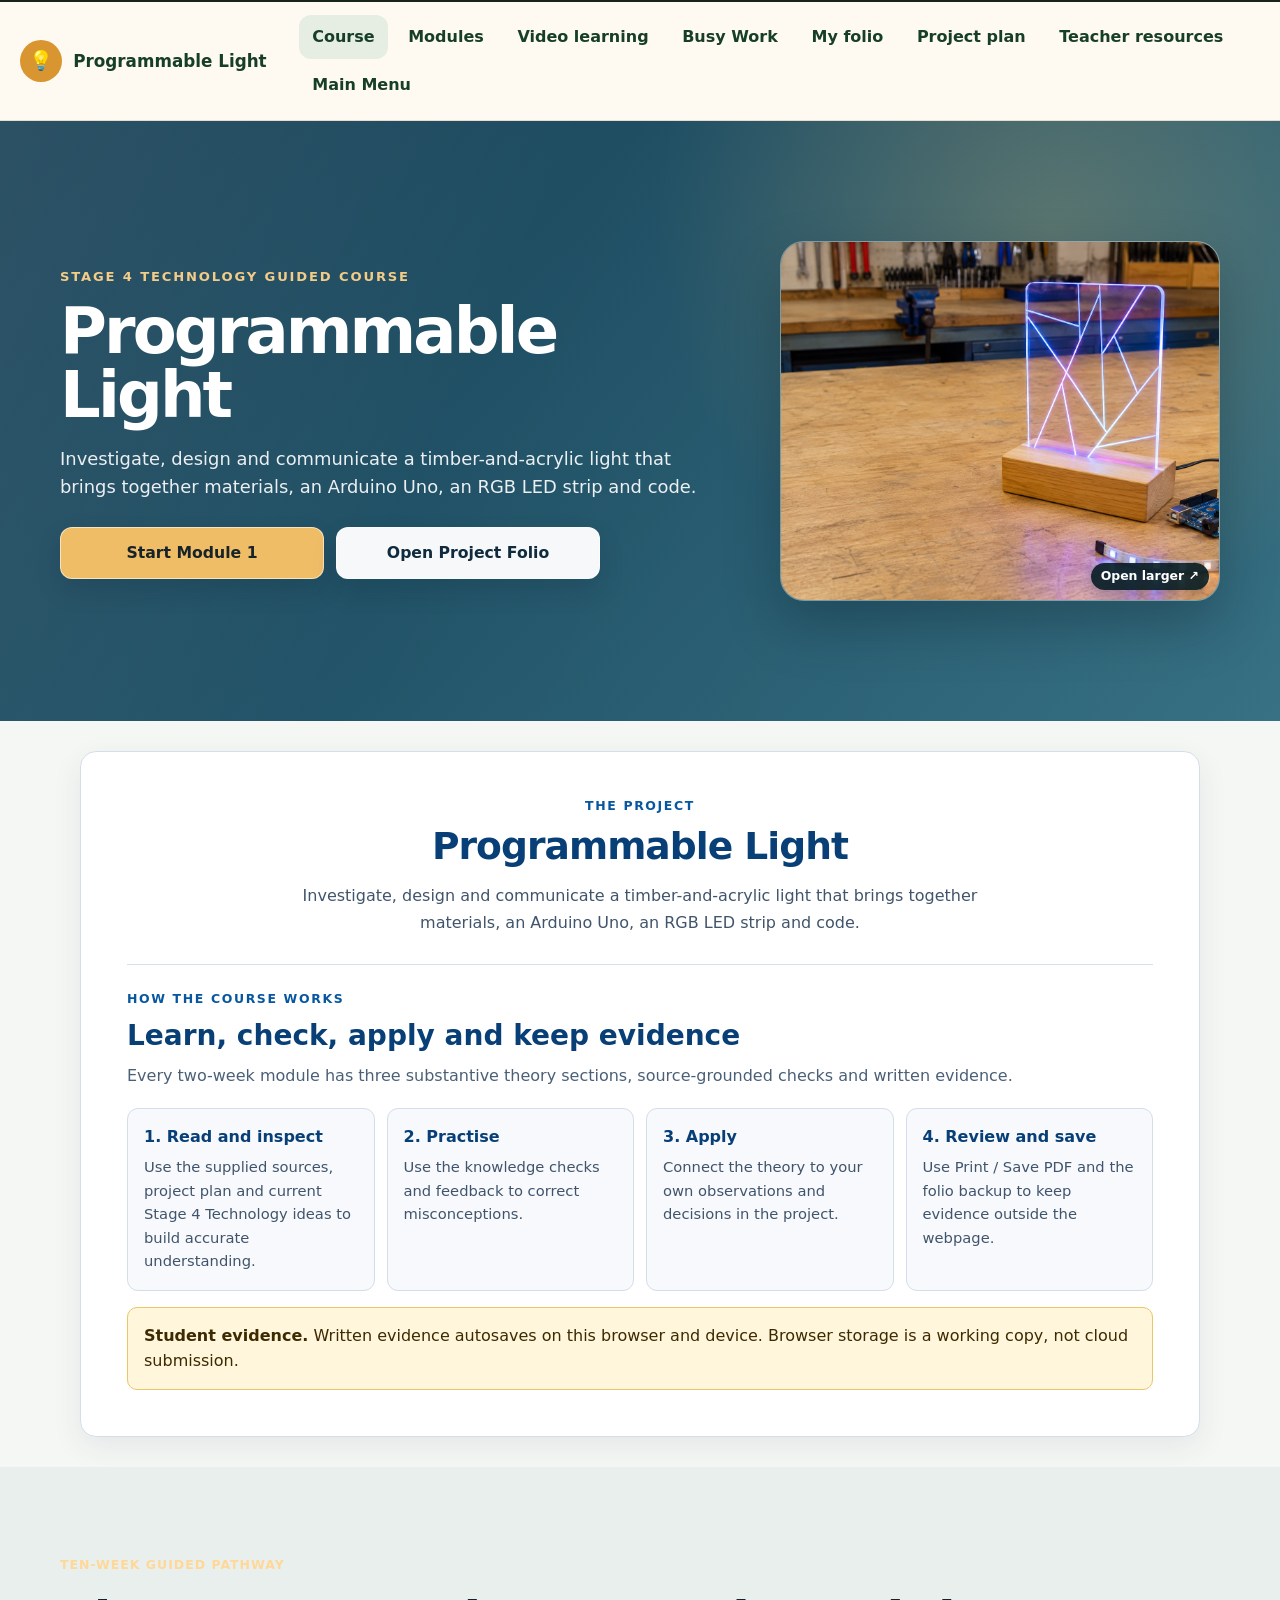
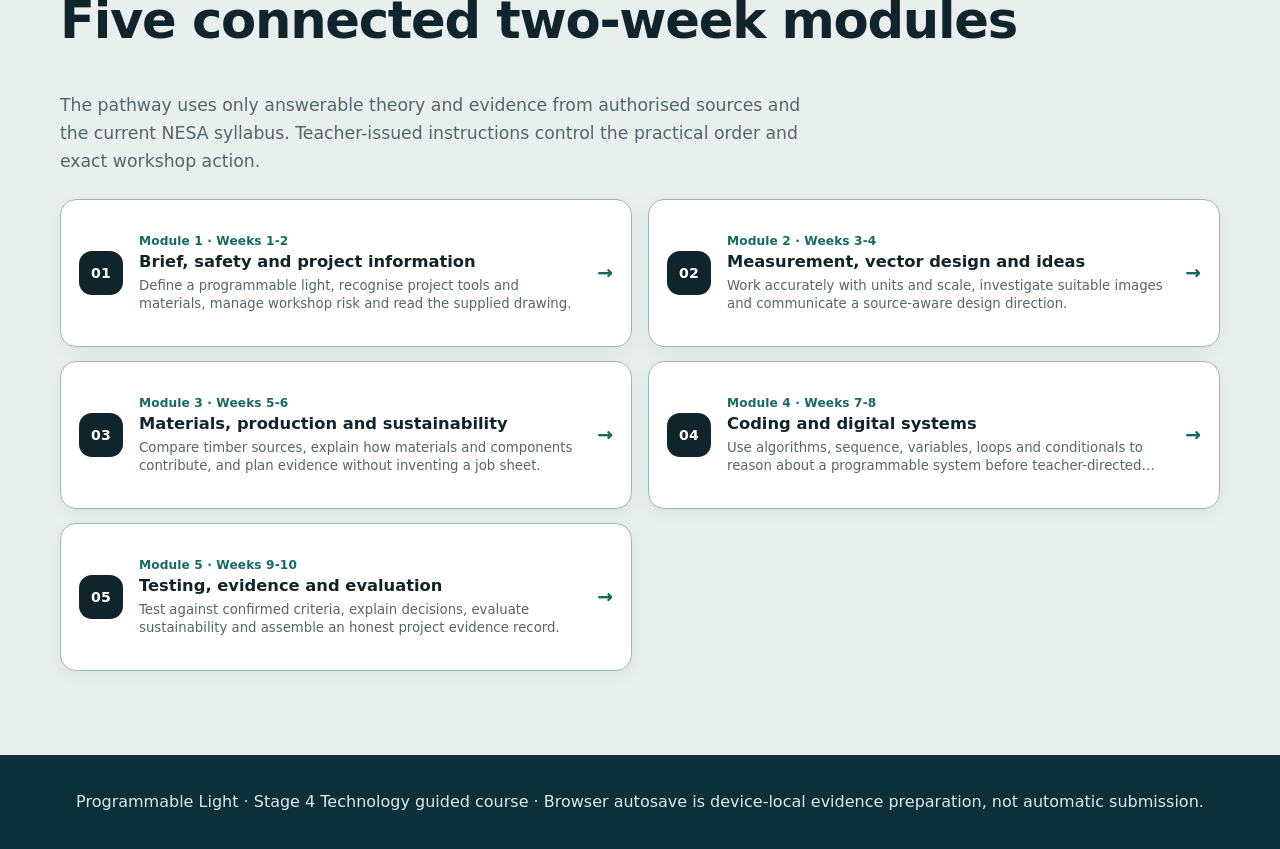
==== commit 85405bfd: "Align Programmable Light front page structure" ====
--- a/index.html
+++ b/index.html
@@ -6,17 +6,15 @@
   <meta name="description" content="Stage 4 Technology guided learning for the Programmable Light project, with source-grounded theory, evidence and project-plan reading.">
   <title>Programmable Light | Stage 4 Technology</title>
   <link rel="stylesheet" href="guided/course.css?v=20260805d">
-  <link rel="stylesheet" href="shared/sister-site.css" data-sister-site-styles>
+  <link rel="stylesheet" href="shared/sister-site.css?v=20260814" data-sister-site-styles>
   <link rel="stylesheet" href="course-family-hero.css">
-  <link rel="stylesheet" href="front-page-cleanup.css">
-  <script src="shared/hub-navigation.js" defer></script>
+  <script src="shared/hub-navigation.js?v=20260814" defer></script>
   <link rel="stylesheet" href="course-family-intro.css">
 <link rel="stylesheet" href="module-pathway.css"></head>
 <body>
   <a class="skip-link" href="#main-content">Skip to course content</a>
-  <header class="site-header"><div class="nav-wrap"><a class="brand" href="index.html">Programmable Light</a><nav class="nav-links" aria-label="Course navigation"><a href="#pathway">Modules</a><a href="#project-plan">Project plan</a><a href="folio.html">Folio</a><a href="#outcomes">Outcomes</a><a href="teacher-resources.html">Teacher program</a></nav></div></header>
 
-  <section class="hero sister-hero course-family-hero"><div class="hero-inner course-family-hero-inner"><div class="hero-copy"><p class="eyebrow">Stage 4 Technology guided course</p><h1>Programmable Light</h1><p>Investigate, design and communicate a timber-and-acrylic light that brings together materials, an Arduino Uno, an RGB LED strip and code.</p><div class="hero-actions"><a class="btn" href="module.html?module=1">Begin Weeks 1–2</a><a class="btn secondary" href="folio.html">Open Project Folio</a><a class="btn secondary" href="assets/plans/programmable-lamp-drawing.pdf" target="_blank" rel="noopener">Open Plans</a></div></div><figure class="hero-showcase"><a class="zoomable-infographic" href="assets/programmable-light-hero.png" target="_blank" rel="noopener" aria-label="Open the Programmable Light course illustration at full size"><img src="assets/programmable-light-hero.png" alt="Illustration of a timber and clear-acrylic programmable light with colour illumination, an Arduino Uno and design evidence"><span class="infographic-open-label">Open larger <span aria-hidden="true">↗</span></span></a><figcaption>Project overview illustration. The supplied drawing, teacher demonstrations and class-agreed criteria control exact practical details.</figcaption></figure></div></section>
+  <section class="hero sister-hero course-family-hero"><div class="hero-inner course-family-hero-inner"><div class="hero-copy"><p class="eyebrow">Stage 4 Technology guided course</p><h1>Programmable Light</h1><p>Investigate, design and communicate a timber-and-acrylic light that brings together materials, an Arduino Uno, an RGB LED strip and code.</p><div class="hero-actions"><a class="btn" href="module.html?module=1">Start Module 1</a><a class="btn secondary" href="folio.html">Open Project Folio</a></div></div><figure class="hero-showcase"><a class="zoomable-infographic" href="assets/programmable-light-hero.png" target="_blank" rel="noopener" aria-label="Open the Programmable Light course illustration at full size"><img src="assets/programmable-light-hero.png" alt="Illustration of a timber and clear-acrylic programmable light with colour illumination, an Arduino Uno and design evidence"><span class="infographic-open-label">Open larger <span aria-hidden="true">↗</span></span></a></figure></div></section>
 
   <main id="main-content">
     <section class="course-family-intro" aria-labelledby="course-family-intro-title">
@@ -40,30 +38,16 @@
       </div>
     </div>
     <p class="course-family-intro__evidence"><strong>Student evidence.</strong> Written evidence autosaves on this browser and device. Browser storage is a working copy, not cloud submission.</p>
-    <p class="course-family-intro__boundary">Source boundary: the authorised folder does not supply a complete practical sequence for Weeks 4&#226;€“10, circuit or machine settings, formal assessment details or final class criteria. Those remain Teacher to confirm.</p>
   </div>
 </section>
 
     <section class="section tint" id="pathway"><div class="section-inner"><p class="eyebrow">Ten-week guided pathway</p><h2>Five connected two-week modules</h2><p class="section-intro">The pathway uses only answerable theory and evidence from authorised sources and the current NESA syllabus. Teacher-issued instructions control the practical order and exact workshop action.</p><div class="grid three module-map">
-      <article class="card module-card"><span class="stage">Module 1 · Weeks 1-2</span><h3>Brief, safety and project information</h3><p>Define a programmable light, recognise project tools and materials, manage workshop risk and read the supplied drawing.</p><a class="module-link" href="module.html?module=1">Open module →</a></article>
-      <article class="card module-card"><span class="stage">Module 2 · Weeks 3-4</span><h3>Measurement, vector design and ideas</h3><p>Work accurately with units and scale, investigate suitable images and communicate a source-aware design direction.</p><a class="module-link" href="module.html?module=2">Open module →</a></article>
-      <article class="card module-card"><span class="stage">Module 3 · Weeks 5-6</span><h3>Materials, production and sustainability</h3><p>Compare timber sources, explain how materials and components contribute, and plan evidence without inventing a job sheet.</p><a class="module-link" href="module.html?module=3">Open module →</a></article>
-      <article class="card module-card"><span class="stage">Module 4 · Weeks 7-8</span><h3>Coding and digital systems</h3><p>Use algorithms, sequence, variables, loops and conditionals to reason about a programmable system before teacher-directed implementation.</p><a class="module-link" href="module.html?module=4">Open module →</a></article>
-      <article class="card module-card"><span class="stage">Module 5 · Weeks 9-10</span><h3>Testing, evidence and evaluation</h3><p>Test against confirmed criteria, explain decisions, evaluate sustainability and assemble an honest project evidence record.</p><a class="module-link" href="module.html?module=5">Open module →</a></article>
-      <article class="card module-card"><span class="status-pill">12 evidence cards</span><h3>Programmable Light folio</h3><p>Collect plan-reading, design, production, coding, testing and evaluation evidence as the project develops.</p><a class="module-link" href="folio.html">Open folio →</a></article>
+      <article class="card module-card"><span class="stage">Module 1 · Weeks 1-2</span><h3>Brief, safety and project information</h3><p>Define a programmable light, recognise project tools and materials, manage workshop risk and read the supplied drawing.</p><a class="module-link" href="module.html?module=1">Open module</a></article>
+      <article class="card module-card"><span class="stage">Module 2 · Weeks 3-4</span><h3>Measurement, vector design and ideas</h3><p>Work accurately with units and scale, investigate suitable images and communicate a source-aware design direction.</p><a class="module-link" href="module.html?module=2">Open module</a></article>
+      <article class="card module-card"><span class="stage">Module 3 · Weeks 5-6</span><h3>Materials, production and sustainability</h3><p>Compare timber sources, explain how materials and components contribute, and plan evidence without inventing a job sheet.</p><a class="module-link" href="module.html?module=3">Open module</a></article>
+      <article class="card module-card"><span class="stage">Module 4 · Weeks 7-8</span><h3>Coding and digital systems</h3><p>Use algorithms, sequence, variables, loops and conditionals to reason about a programmable system before teacher-directed implementation.</p><a class="module-link" href="module.html?module=4">Open module</a></article>
+      <article class="card module-card"><span class="stage">Module 5 · Weeks 9-10</span><h3>Testing, evidence and evaluation</h3><p>Test against confirmed criteria, explain decisions, evaluate sustainability and assemble an honest project evidence record.</p><a class="module-link" href="module.html?module=5">Open module</a></article>
     </div></div></section>
-
-    <section class="section" id="project-plan"><p class="eyebrow">Core project resource</p><h2>Programmable Lamp drawing</h2><div class="grid two" style="margin-top:28px"><figure class="card plan-sheet-card"><a class="plan-preview-link zoomable-infographic" href="assets/plans/programmable-lamp-drawing.pdf" target="_blank" rel="noopener" aria-label="Open the full-resolution Programmable Lamp drawing PDF in a new tab"><img src="assets/plans/programmable-lamp-drawing.png" alt="Preview of the supplied one-page Programmable Lamp technical drawing"><span class="infographic-open-label">Open larger <span aria-hidden="true">↗</span></span></a><figcaption><strong>Supplied Programmable Lamp drawing</strong><span>Author: Josh McKenzie · dated 24 February 2025 · full sheet marked scale 1:2 with two details marked scale 1:1.</span><span><a href="https://drive.google.com/file/d/1I5PiH8vw7PerhH0PgMeWYkltm6z1rVNZ/view" target="_blank" rel="noopener">Authorised root drawing source ↗</a></span><span class="plan-actions"><a class="plan-open-link" href="assets/plans/programmable-lamp-drawing.pdf" target="_blank" rel="noopener">Open larger original drawing ↗</a></span></figcaption></figure><article class="card"><h3>How to use this plan</h3><p>Read the title block, scale labels, dimension lines and three cut-order labels before deciding what the drawing communicates. Use the full PDF for detail rather than measuring this preview.</p><ul><li>The byte-preserved root drawing is the authority for its visible geometry and labels; the Week 02 delivery copy is textually identical.</li><li>The separate tool-and-material worksheet identifies radiata pine, 3 mm clear acrylic, wood screws, Arduino Uno, RGB LED strip and related items.</li><li>Units, material assignment to each shape, tolerances, electronics placement and construction method are not confirmed by the drawing alone.</li></ul><div class="callout"><strong>Teacher to confirm:</strong> exact units, stock preparation, component assignments, approved sequence and every practical setting.</div></article></div></section>
-
-    <section class="section tint"><div class="section-inner"><p class="eyebrow">Student evidence</p><h2>One twelve-card folio across the project</h2><p class="section-intro">The folio prompts students to collect authentic notes, captions, source checkpoints and optional photos. Browser autosave is device-local preparation, not cloud submission.</p><div class="grid two" style="margin-top:28px"><article class="card"><h3>Keep work answerable</h3><p>Every card asks for evidence students can actually observe, explain or confirm. Missing teacher-controlled facts stay clearly marked.</p></article><article class="card"><h3>Keep work recoverable</h3><p>Use Print / Save PDF and download a JSON backup before changing devices or clearing browser data.</p><a class="module-link" href="folio.html">Open the folio →</a></article></div></div></section>
-
-    <section class="section" id="outcomes"><p class="eyebrow">Syllabus outcomes</p><h2>Technology 7-8 Syllabus (2023) · Stage 4</h2><p class="section-intro">This is the governing NSW syllabus authority, implemented from 2026. The eight outcomes provide the current mapping frame; which website or folio evidence is formally assessed remains <strong>Teacher to confirm</strong>.</p><div class="grid two" style="margin-top:28px"><article class="card"><ul class="outcome-list"><li><strong>TE4-SDP-01</strong> explains relationships between sustainability, design and production</li><li><strong>TE4-PDP-01</strong> describes the practices and processes of designers and producers</li><li><strong>TE4-MSC-01</strong> explains how materials, systems and components contribute to solutions</li><li><strong>TE4-PPM-01</strong> applies processes in the planning, management and production of projects</li></ul></article><article class="card"><ul class="outcome-list"><li><strong>TE4-DES-01</strong> communicates and evaluates design ideas and solutions</li><li><strong>TE4-SAF-01</strong> selects and safely uses tools, materials, technologies and processes</li><li><strong>TE4-DIG-01</strong> demonstrates technological literacy to safely interact in digital environments</li><li><strong>TE4-DIG-02</strong> uses data and digital systems to code, design and produce projects</li></ul></article></div><p><a href="https://curriculum.nsw.edu.au/learning-areas/tas/technology-7-8-2023/outcomes" target="_blank" rel="noopener">Open the official NESA outcomes page ↗</a></p></section>
-    <section class="section tint" id="sources"><div class="section-inner"><p class="eyebrow">Authorised source library</p><h2>Use the supplied course material first</h2><p class="section-intro">These are the relevant activities, drawing, theory and quiz dependencies from the authorised folder. Teacher direction controls completion, machine permission, Classroom destinations and every practical action.</p><div class="grid three" style="margin-top:28px">
-      <article class="card"><h3>Start, measure and work safely</h3><ul><li><a href="https://docs.google.com/document/d/1jABRQJb5uYOOPLWW-AG-mXDa3QEmGsUhoexCptn2aPE/edit" target="_blank" rel="noopener">Unit Introduction & Success Criteria ↗</a></li><li><a href="https://docs.google.com/document/d/1FmKuNB8FrUgDZ-N572uJPaK5e3BITduHcYVzkGQLg0k/edit" target="_blank" rel="noopener">Workshop Safety ↗</a></li><li><a href="assets/resources/disc-sander-sop.pdf" target="_blank" rel="noopener">Disc-sander SOP ↗</a></li><li><a href="https://docs.google.com/forms/d/1hV-iS7qzleaS4j7spBZuVpwn8van0pfzs3xHIq77t-o/viewform" target="_blank" rel="noopener">Disc Sander Safety Quiz ↗</a> — pass rule and attempts are Teacher to confirm</li><li><a href="https://docs.google.com/document/d/1UnXP8FYDHNQsgOaRS036CZhLTCW9UXeoZC56gJbL2Tg/edit" target="_blank" rel="noopener">Tool & Materials Identification ↗</a></li><li><a href="https://docs.google.com/document/d/11YSs1RBYTnC7FDGHhgTLyq6KgQyJDdErOZrAr5Lnl1k/edit" target="_blank" rel="noopener">Measurement Conversions ↗</a></li></ul></article>
-      <article class="card"><h3>Plan, research and design</h3><ul><li><a href="assets/plans/programmable-lamp-drawing.pdf" target="_blank" rel="noopener">Programmable Lamp drawing ↗</a></li><li><a href="assets/resources/2d-design-practice.pdf" target="_blank" rel="noopener">Week 03 2D Design practice ↗</a></li><li><a href="https://docs.google.com/document/d/1VmOGpI0qTXPmWWKYMRD8ewtJcGRQB1kpf_zQNSFwppQ/edit" target="_blank" rel="noopener">High-Quality Image Search Task ↗</a></li><li><a href="https://docs.google.com/document/d/1OmW9UvXZ44MtOGNVmq7THl65bglDtKBwJ4exdkAqWF8/edit" target="_blank" rel="noopener">Lamp Idea Iteration ↗</a></li></ul><p>The 80 mm × 50 mm maximum belongs only to the key-tag practice.</p></article>
-      <article class="card"><h3>Materials and digital systems</h3><ul><li><a href="assets/resources/timber-production.pdf" target="_blank" rel="noopener">Timber Production theory ↗</a></li><li><a href="assets/resources/what-is-coding.pdf" target="_blank" rel="noopener">What is coding theory ↗</a></li></ul><p>Weeks 04-10 contain no supplied practical program. The website uses the theory for learning and evidence; it does not fabricate a production, electronics or assessment sequence.</p></article>
-    </div></div></section>
-    <section class="section" id="teacher-resources"><p class="eyebrow">Teacher resources</p><h2>Teacher program &amp; scope and sequence</h2><p class="section-intro">Open the teacher-developed, source-mapped program for local review. It is not NESA approved and retains every unresolved local, practical and assessment decision as <strong>Teacher to confirm</strong>.</p><a class="module-link" href="teacher-resources.html">Open teacher program &amp; scope and sequence →</a></section>
   </main>
 
   <footer>Programmable Light · Stage 4 Technology guided course · Browser autosave is device-local evidence preparation, not automatic submission.</footer>
--- a/guided/course.css
+++ b/guided/course.css
@@ -134,13 +134,27 @@
 .pending { border-left: 5px solid var(--amber); background: var(--amber-pale); }
 
 .module-hero {
-  color: white;
-  padding: 70px 0 54px;
-  background: linear-gradient(135deg, var(--steel-dark), var(--steel));
-}
-.module-hero-inner { width: min(960px, calc(100% - 32px)); margin: auto; }
-.module-hero h1 { font-size: clamp(2.3rem, 6vw, 4.4rem); }
-.module-main, .folio-main { width: min(960px, calc(100% - 32px)); padding: 48px 0 90px; }
+  color: #153e2a;
+  min-height: 290px;
+  padding: 66px 0 54px;
+  background: linear-gradient(110deg, #edf3e4, #fff7d6);
+  border-block: 1px solid #d8decf;
+}
+.module-hero-inner { width: min(1160px, calc(100% - 32px)); margin: auto; }
+.module-hero .eyebrow { color: #c44935; }
+.module-hero h1 { font-size: clamp(2.8rem, 6vw, 4.8rem); }
+.module-hero p { color: #244538; }
+.module-layout { width: min(1160px, calc(100% - 32px)); margin: 0 auto; padding: 48px 0 90px; display: grid; grid-template-columns: minmax(0, 1fr) 290px; gap: 32px; align-items: start; }
+.module-main, .folio-main { width: auto; padding: 0; }
+.module-aside { position: sticky; top: 92px; padding: 24px; }
+.module-aside h2 { font-size: clamp(1.75rem, 3vw, 2.3rem); }
+.module-aside h3 { margin-top: 28px; }
+.module-aside ol { margin: 0; padding-left: 1.35rem; }
+.module-aside li + li { margin-top: .65rem; }
+.module-aside a { color: var(--steel-dark); font-weight: 800; }
+.module-aside label { display: block; margin-top: 14px; }
+.module-aside .save-state { font-size: .85rem; color: var(--muted); }
+.module-aside__folio { display: inline-block; margin-top: 12px; }
 .progress-panel { margin: -28px auto 28px; position: relative; }
 .progress-track { height: 10px; background: #dae3e1; border-radius: 999px; overflow: hidden; }
 .progress-fill { height: 100%; width: 0; background: linear-gradient(90deg, var(--amber), #efbb62); transition: width .2s ease; }
@@ -392,6 +406,8 @@
 footer a { color: #fff; font-weight: 800; text-underline-offset: 3px; }
 
 @media (max-width: 820px) {
+  .module-layout { grid-template-columns: 1fr; width: calc(100% - 22px); padding: 30px 0 64px; }
+  .module-aside { position: static; order: -1; }
   .sister-hero .hero-inner { grid-template-columns: 1fr; }
   .hero-showcase { margin-top: -30px; }
   .theory-visual, .theory-visual--left { float: none; width: 100%; margin: 1.1rem 0; }
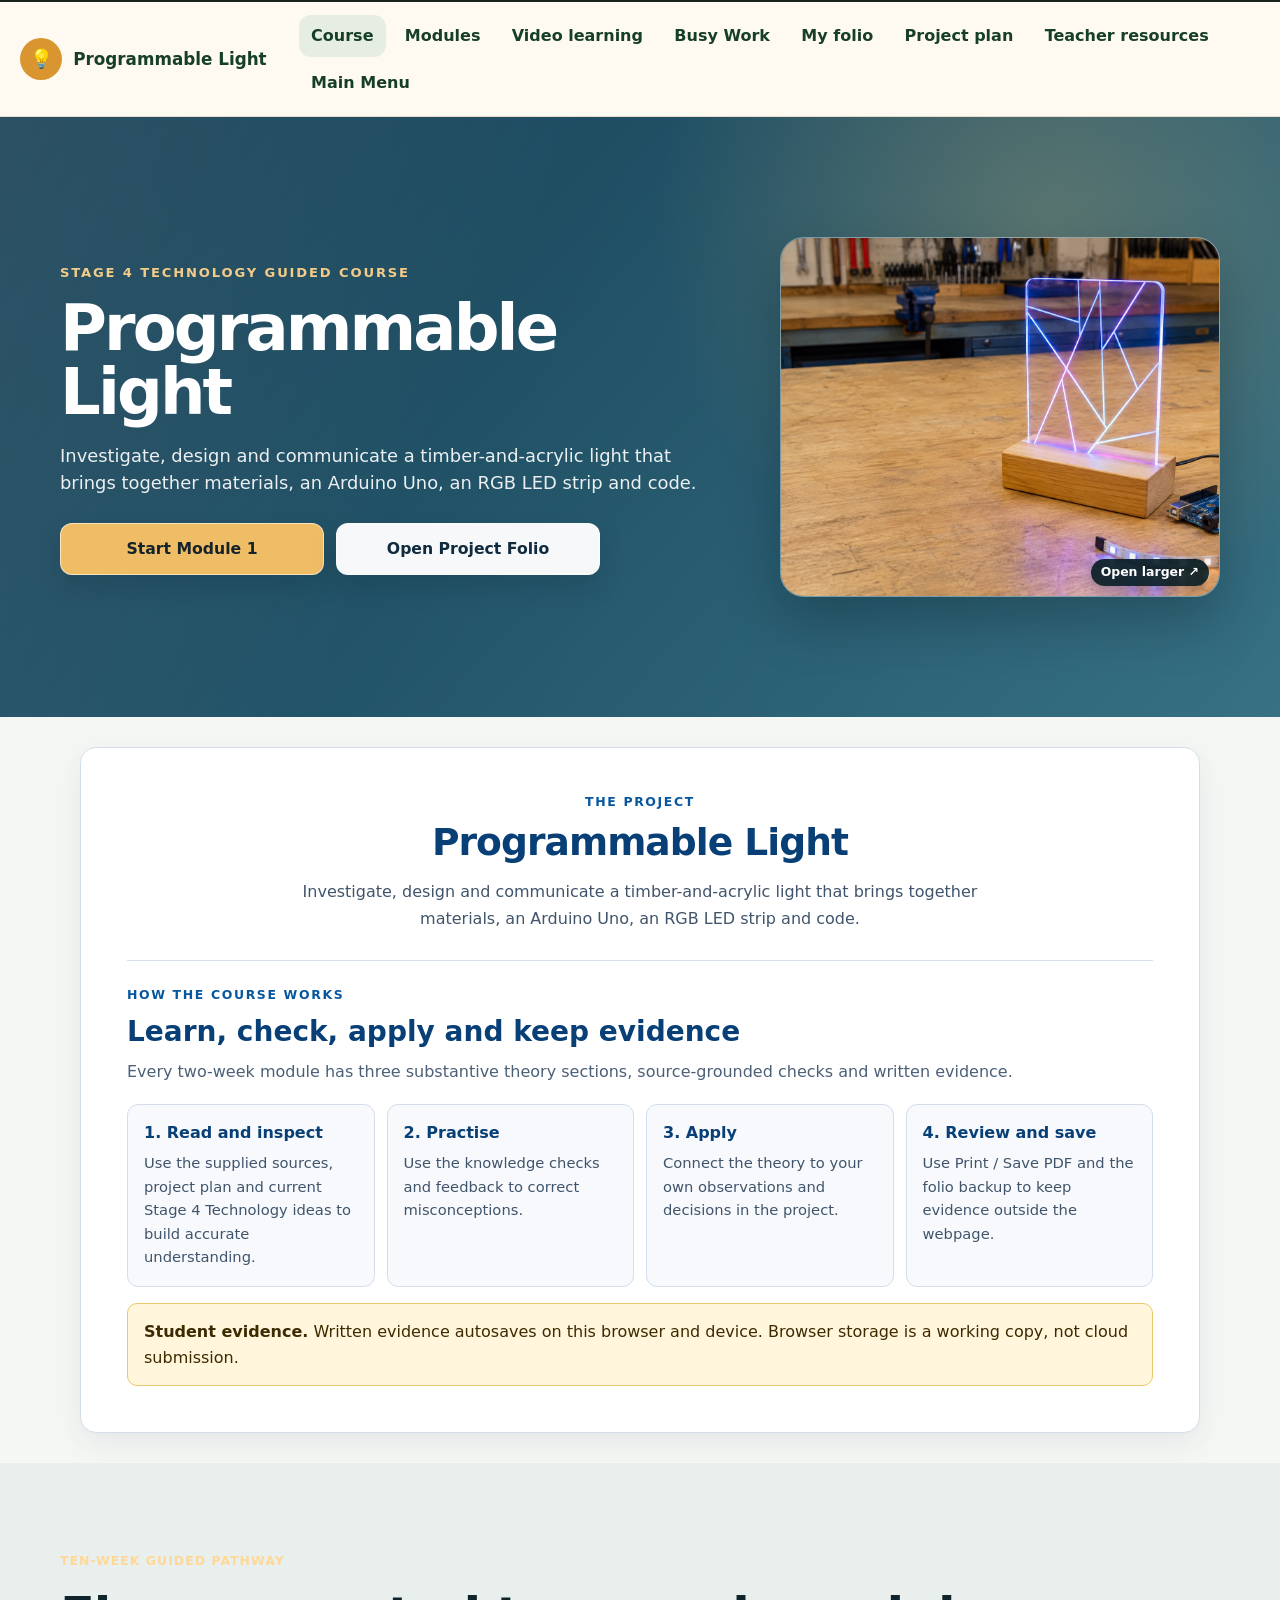
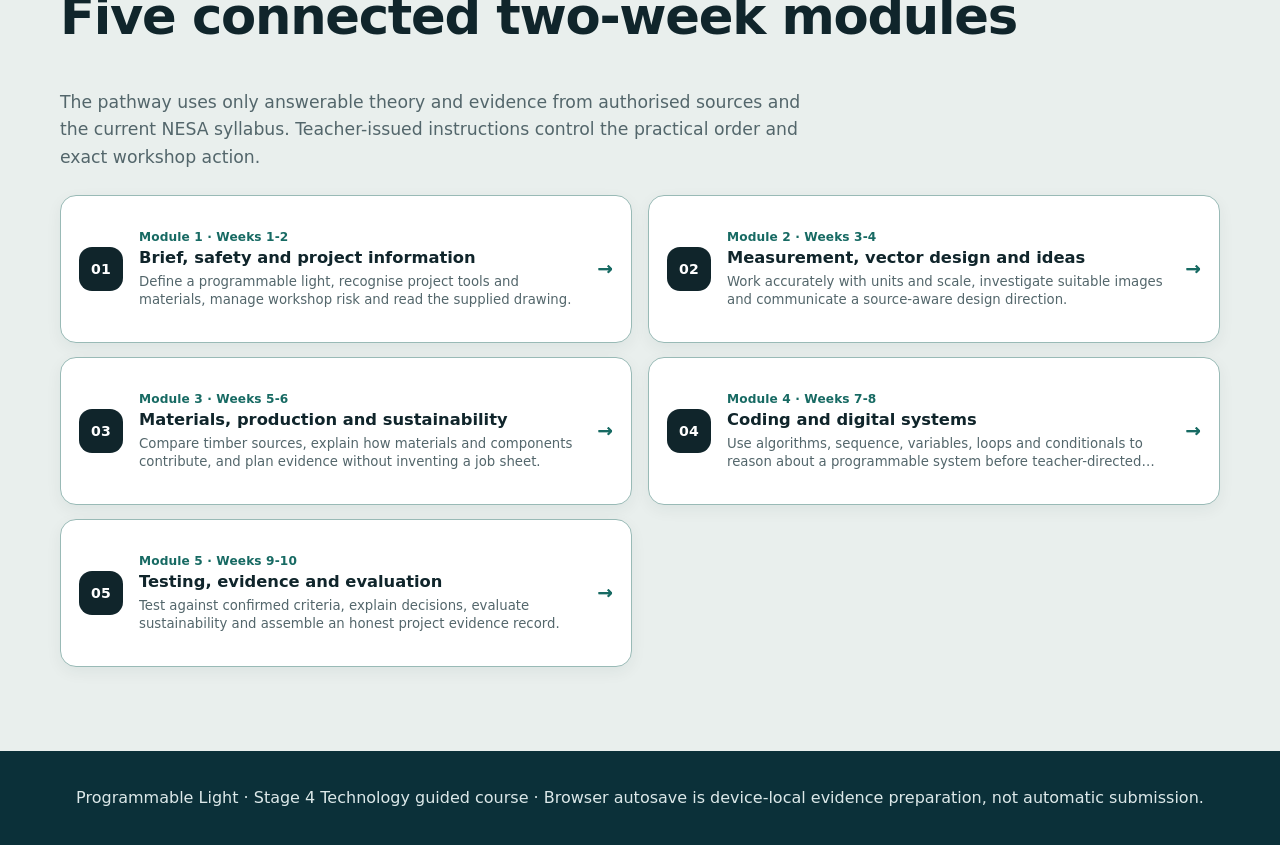
==== commit 3da5effd: "Version module pathway styles" ====
--- a/index.html
+++ b/index.html
@@ -10,7 +10,7 @@
   <link rel="stylesheet" href="course-family-hero.css">
   <script src="shared/hub-navigation.js?v=20260814" defer></script>
   <link rel="stylesheet" href="course-family-intro.css">
-<link rel="stylesheet" href="module-pathway.css"></head>
+<link rel="stylesheet" href="module-pathway.css?v=20260814"></head>
 <body>
   <a class="skip-link" href="#main-content">Skip to course content</a>
 
--- a/shared/sister-site.css
+++ b/shared/sister-site.css
@@ -9,8 +9,7 @@
   border-bottom: 1px solid #e6ddce;
   color: var(--hub-ink);
   font-family: Inter, ui-sans-serif, system-ui, -apple-system, BlinkMacSystemFont, "Segoe UI", sans-serif;
-  position: sticky;
-  top: 0;
+  position: relative;
   width: 100%;
   z-index: 1000;
 }
@@ -24,7 +23,7 @@
   display: flex;
   gap: 1.15rem 2rem;
   margin: 0 auto;
-  max-width: 1380px;
+  max-width: 1440px;
   min-height: 82px;
   padding: 0.8rem 1.25rem;
 }
@@ -35,7 +34,7 @@
   display: inline-flex;
   flex: 0 0 auto;
   font-size: 1.05rem;
-  font-weight: 900;
+  font-weight: 850;
   gap: 0.7rem;
   line-height: 1.2;
   text-decoration: none;
@@ -45,17 +44,19 @@
   align-items: center;
   background: #d9952f;
   border-radius: 50%;
-  color: #173f28;
+  color: var(--hub-ink);
   display: inline-flex;
-  font-size: 0.72rem;
-  font-weight: 950;
+  font-size: 0.75rem;
+  font-weight: 900;
   height: 42px;
   justify-content: center;
-  letter-spacing: -0.04em;
   width: 42px;
 }
 
-.course-family-nav__mark--light { font-size: 1.2rem; letter-spacing: 0; }
+.course-family-nav__mark--light {
+  font-size: 1.15rem;
+  letter-spacing: 0;
+}
 
 .course-family-nav__links {
   align-items: center;
@@ -70,9 +71,9 @@
   color: var(--hub-ink);
   display: inline-flex;
   font-size: 1rem;
-  font-weight: 850;
+  font-weight: 760;
   line-height: 1.2;
-  padding: 0.78rem 0.85rem;
+  padding: 0.72rem 0.78rem;
   text-decoration: none;
   white-space: nowrap;
 }
@@ -90,10 +91,11 @@
   color: #173f28;
 }
 
-.has-course-family-nav .site-header { display: none; }
+.has-course-family-nav .hub-return-bar,
+.has-course-family-nav .site-header,
+.has-course-family-nav .course-bar { display: none !important; }
 
 @media (max-width: 780px) {
-  .course-family-nav { position: relative; }
   .course-family-nav__inner { display: grid; gap: 0.6rem; min-height: 0; padding: 0.7rem 0.8rem 0.55rem; }
   .course-family-nav__brand { font-size: 1rem; }
   .course-family-nav__mark { height: 36px; width: 36px; }
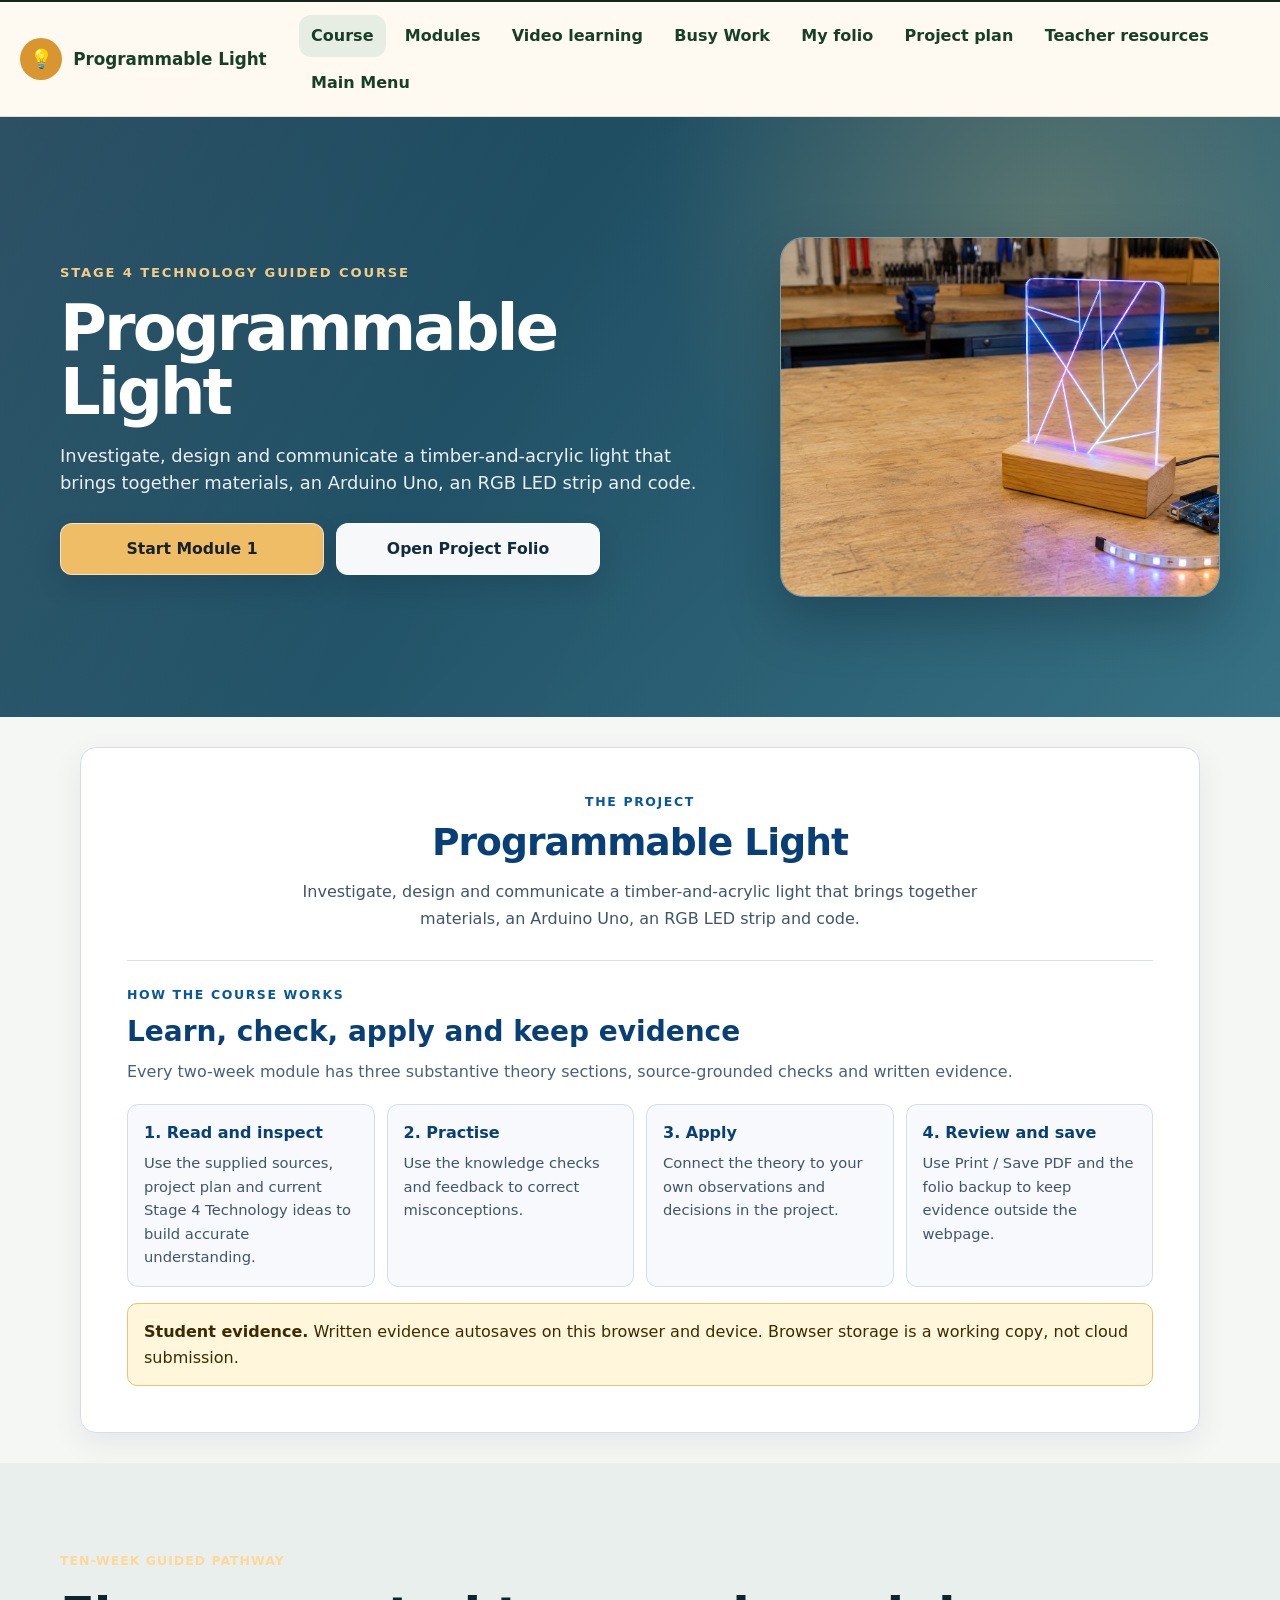
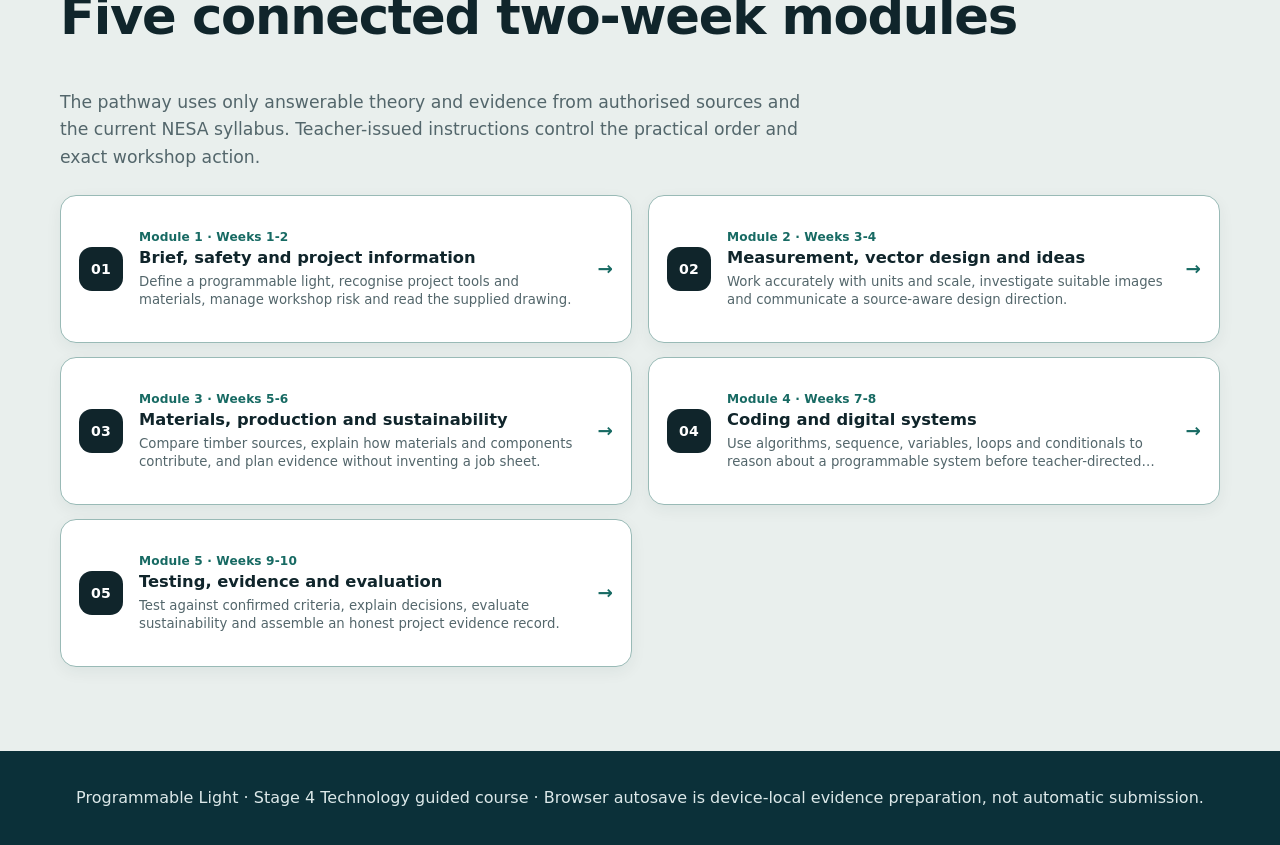
==== commit 436436e7: "Remove the Programmable Light Open Larger control" ====
--- a/index.html
+++ b/index.html
@@ -14,7 +14,7 @@
 <body>
   <a class="skip-link" href="#main-content">Skip to course content</a>
 
-  <section class="hero sister-hero course-family-hero"><div class="hero-inner course-family-hero-inner"><div class="hero-copy"><p class="eyebrow">Stage 4 Technology guided course</p><h1>Programmable Light</h1><p>Investigate, design and communicate a timber-and-acrylic light that brings together materials, an Arduino Uno, an RGB LED strip and code.</p><div class="hero-actions"><a class="btn" href="module.html?module=1">Start Module 1</a><a class="btn secondary" href="folio.html">Open Project Folio</a></div></div><figure class="hero-showcase"><a class="zoomable-infographic" href="assets/programmable-light-hero.png" target="_blank" rel="noopener" aria-label="Open the Programmable Light course illustration at full size"><img src="assets/programmable-light-hero.png" alt="Illustration of a timber and clear-acrylic programmable light with colour illumination, an Arduino Uno and design evidence"><span class="infographic-open-label">Open larger <span aria-hidden="true">↗</span></span></a></figure></div></section>
+  <section class="hero sister-hero course-family-hero"><div class="hero-inner course-family-hero-inner"><div class="hero-copy"><p class="eyebrow">Stage 4 Technology guided course</p><h1>Programmable Light</h1><p>Investigate, design and communicate a timber-and-acrylic light that brings together materials, an Arduino Uno, an RGB LED strip and code.</p><div class="hero-actions"><a class="btn" href="module.html?module=1">Start Module 1</a><a class="btn secondary" href="folio.html">Open Project Folio</a></div></div><figure class="hero-showcase"><img src="assets/programmable-light-hero.png" alt="Illustration of a timber and clear-acrylic programmable light with colour illumination, an Arduino Uno and design evidence"></figure></div></section>
 
   <main id="main-content">
     <section class="course-family-intro" aria-labelledby="course-family-intro-title">
--- a/module-pathway.css
+++ b/module-pathway.css
@@ -135,8 +135,8 @@
   > :where(.week-card, .module-card, article) > a:last-child::after,
 :where(.week-grid, .module-grid, .module-map, #module-grid, [data-module-grid], #pathway .grid)
   > :where(.week-card, .module-card, article) > div > a:last-child::after,
-:where(.module-grid, .module-map) > :where(a, .phase-card, .module-card, .module-tile)::after,
-:where(.module-grid, .module-map) > li > :where(.module-card, .module-tile, a)::after {
+:where(.module-grid, .module-map) > :where(a, .phase-card, .module-card, .module-tile):not(:has(a:last-child))::after,
+:where(.module-grid, .module-map) > li > :where(.module-card, .module-tile, a):not(:has(a:last-child))::after {
   content: "\2192";
   position: absolute;
   right: 18px;
